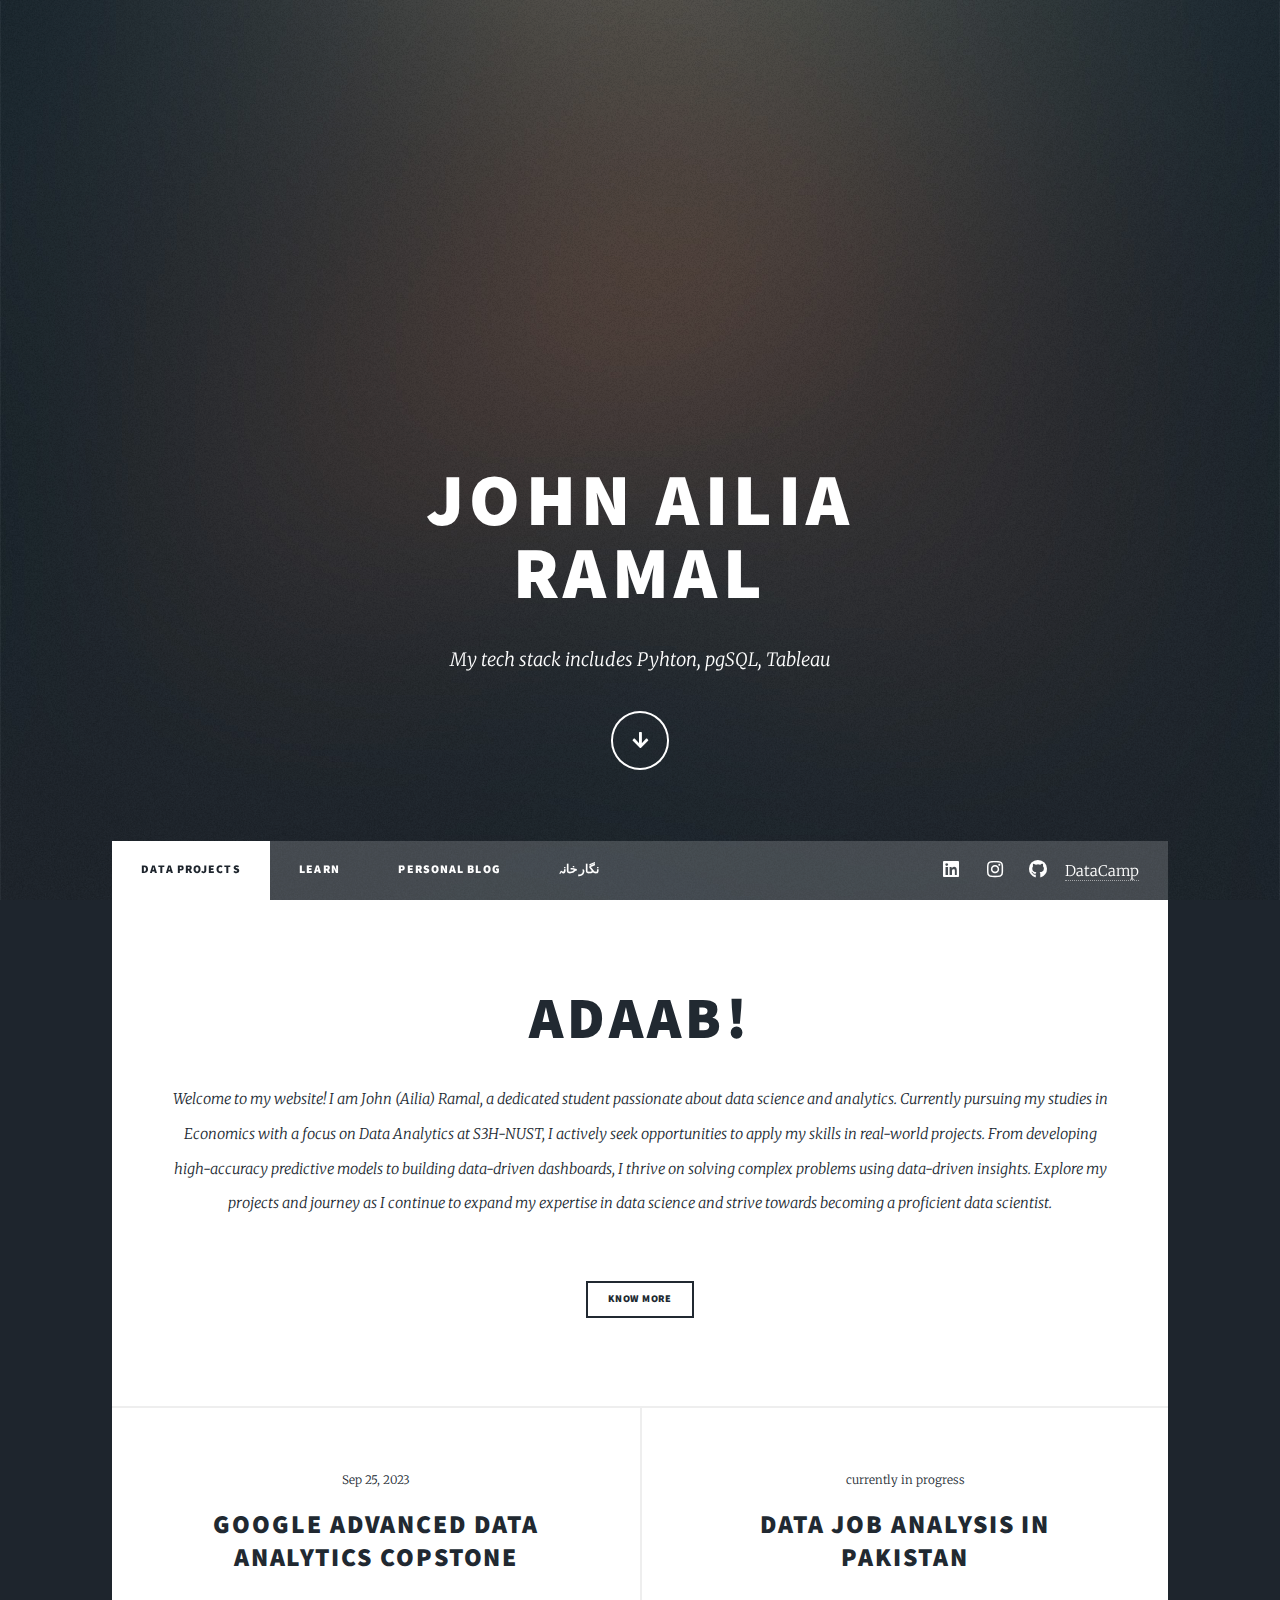
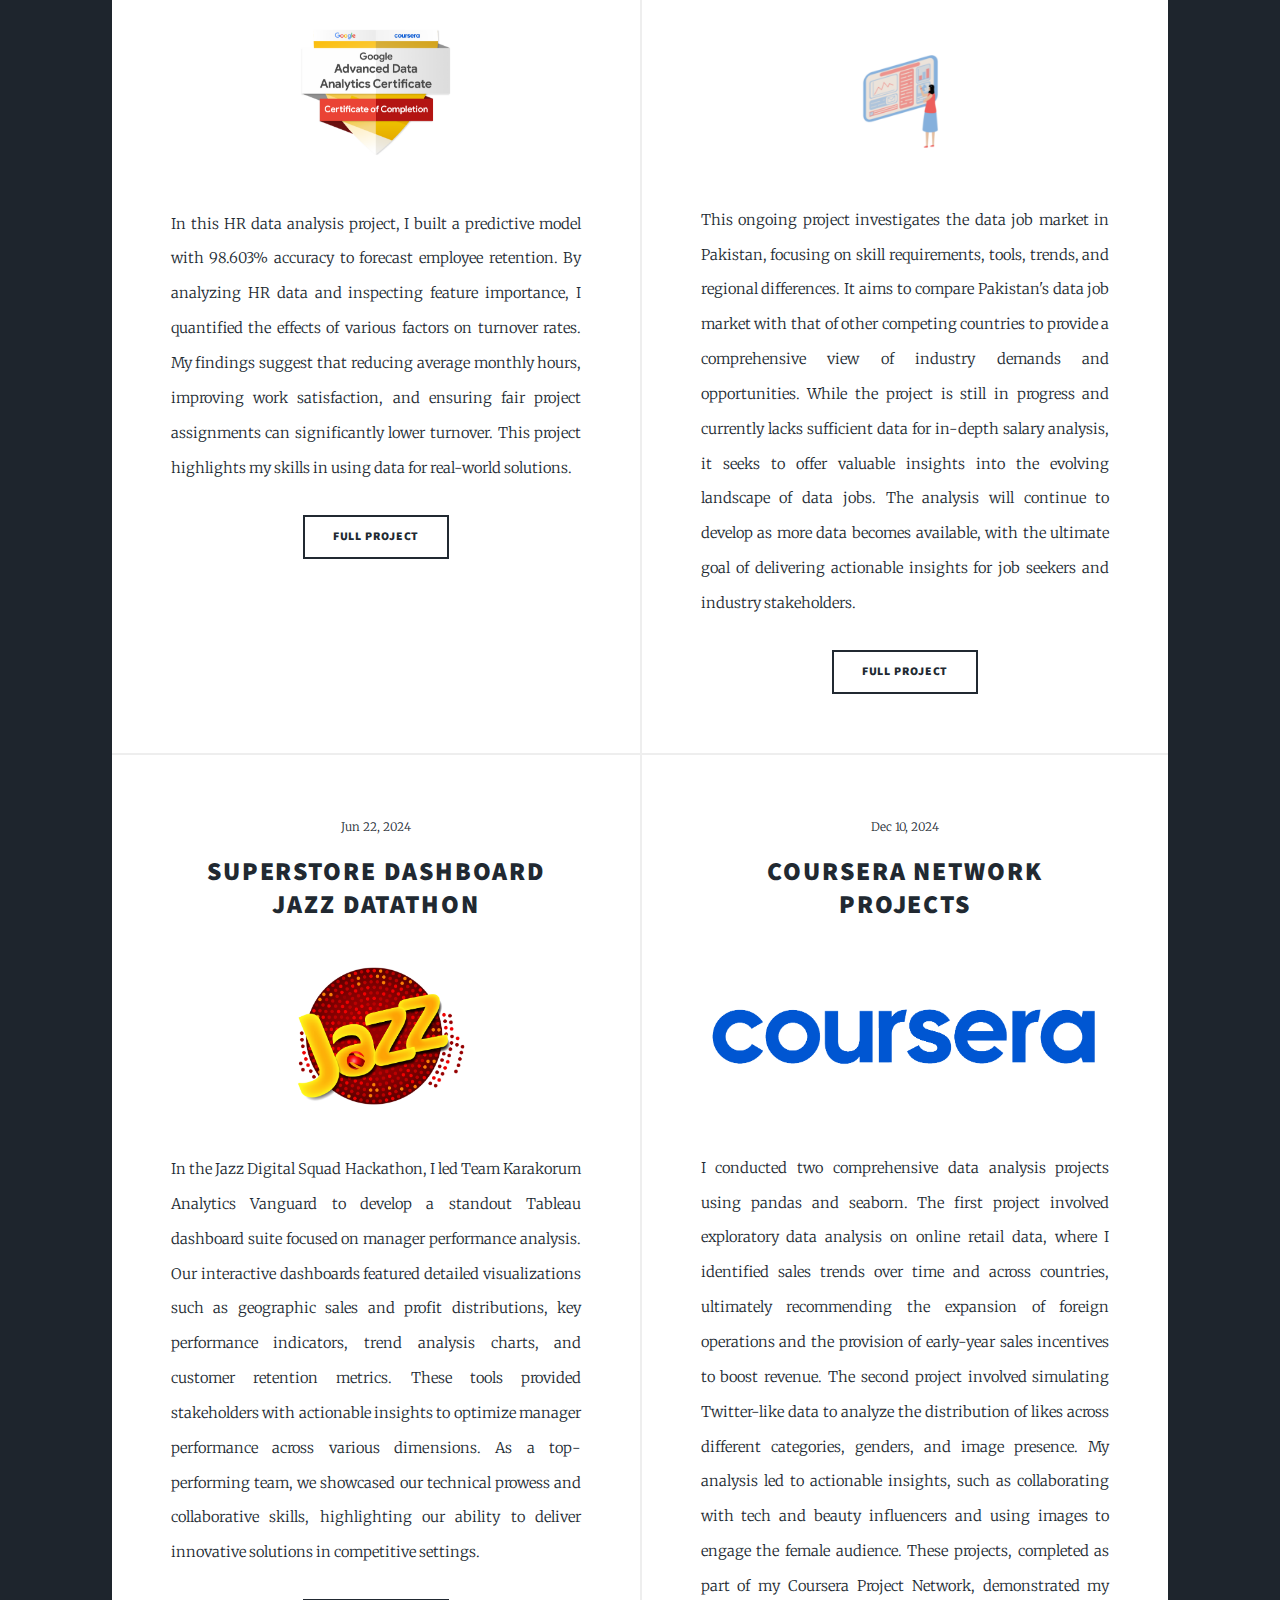
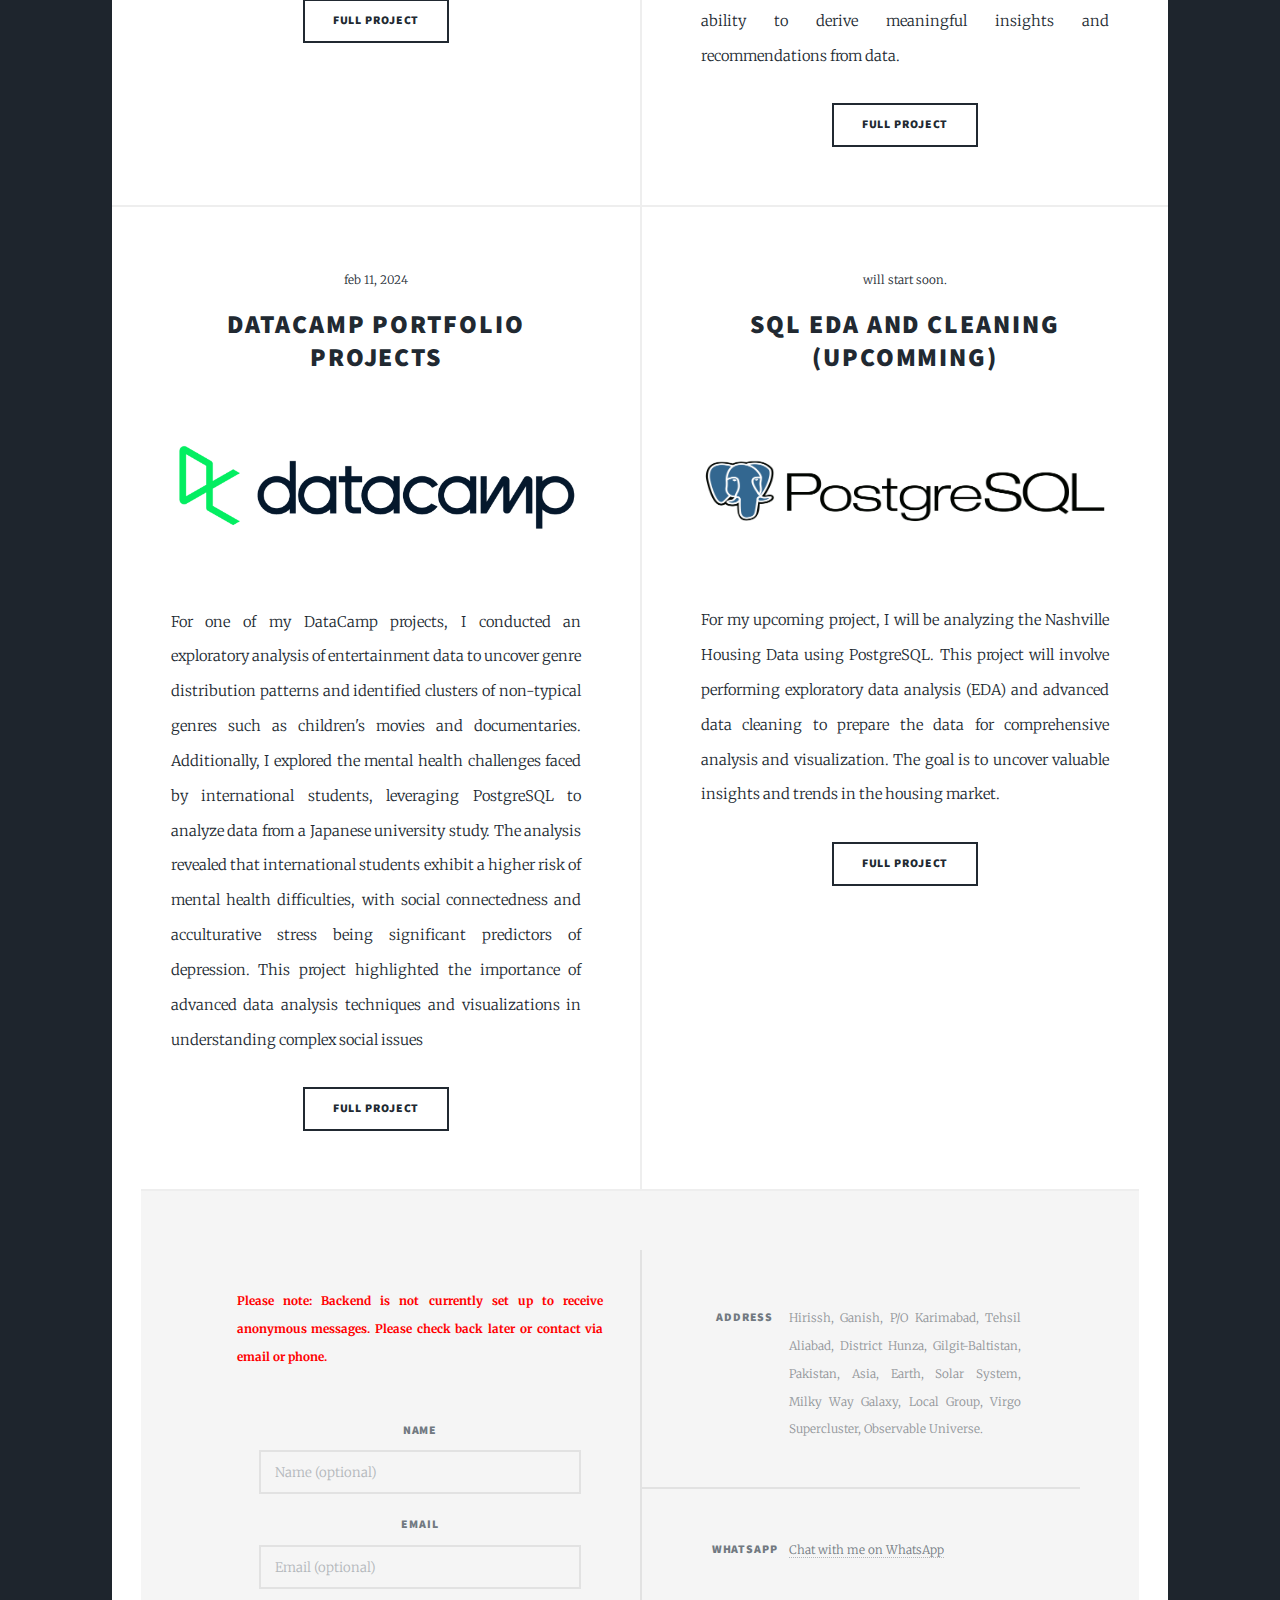
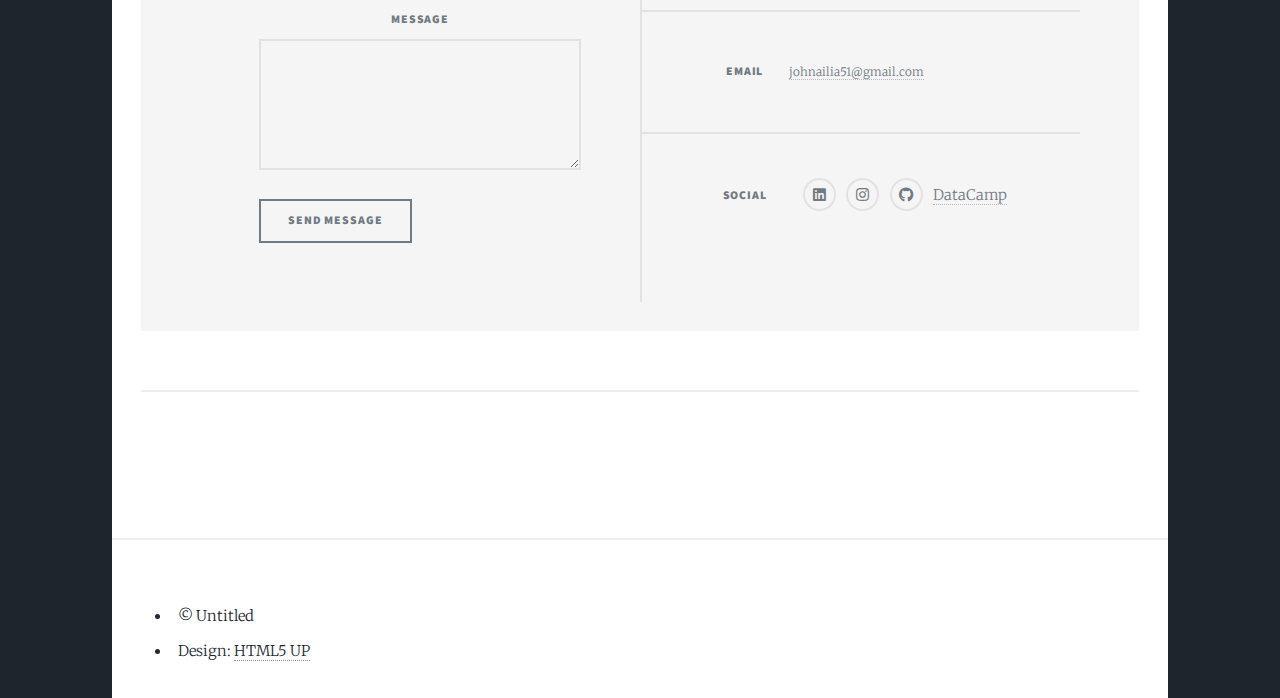
==== index.html @ adab7c29 "modified images for aesthete" ====
<!DOCTYPE HTML>
<!--
	Massively by HTML5 UP
	html5up.net | @ajlkn
	Free for personal and commercial use under the CCA 3.0 license (html5up.net/license)
-->
<html>
	<head>
		<title> Data Projects</title>
		<meta charset="utf-8" />
		<meta name="viewport" content="width=device-width, initial-scale=1, user-scalable=no" />
		<link rel="stylesheet" href="assets/css/main.css" />
		<noscript><link rel="stylesheet" href="assets/css/noscript.css" /></noscript>
	</head>
	<body class="is-preload">

		<!-- Wrapper -->
			<div id="wrapper" class="fade-in">

				<!-- Intro -->
					<div id="intro">
						<h1>John AILIA<br />
						RAMAL</h1>
						<p>My tech stack includes Pyhton, pgSQL, Tableau </p>
						<ul class="actions">
							<li><a href="#header" class="button icon solid solo fa-arrow-down scrolly">Continue</a></li>
						</ul>
					</div>

				<!-- Header -->
					<header id="header">
						<a href="index.html" class="logo">Projects</a>
					</header>

				<!-- Nav -->
					<nav id="nav">
						<ul class="links">
							<li class="active"><a href="index.html">Data Projects</a></li>
							<li><a href="generic.html">learn</a></li>
							<li><a href="elements.html">personal blog</a></li>
							<li><a href="gallery.html">نگار خانہ</a></li>

						</ul>
						<ul class="icons">
							<li><a href="https://www.linkedin.com/in/johnramal" target="_blank" class="icon brands alt fa-linkedin"><span class="label">LinkdIn</span></a></li>
							<li><a href="https://www.instagram.com/johnailiaramal/" target="_blank" class="icon brands alt fa-instagram"><span class="label">Instagram</span></a></li>
							<li><a href="https://github.com/johnramal" target="_blank" class="icon brands alt fa-github"><span class="label">GitHub</span></a></li>
							<li><a href="https://www.datacamp.com/portfolio/johnailia51" target="_blank"  class="no-underline">DataCamp</a></li>
						</ul>
					</nav>

				<!-- Main -->
					<div id="main">

						<!-- Featured Post -->
							<article class="post featured">
								<header class="major">
									<h2>ADAAB!</h2>
									<p>Welcome to my website! I am John (Ailia) Ramal, a dedicated student passionate about data science and analytics.
									 Currently pursuing my studies in Economics with a focus on Data Analytics at S3H-NUST, I actively seek opportunities to apply my skills in real-world projects. 
									 From developing high-accuracy predictive models  to building data-driven dashboards, I thrive on solving complex problems using data-driven insights.
									Explore my projects and journey as I continue to expand my expertise in data science and strive towards becoming a proficient data scientist.
									</p>
								</header>
								<ul class="actions special">
									<li><a href="elements.html" class="button small">know more</a></li>
								</ul>
							</article>
						<!-- Posts -->
							<section class="posts">
								<article>
									<header>
										<span class="date">Sep 25, 2023</span>
										<h2><a href="https://www.kaggle.com/code/johnailiaramal/google-advance-data-analytics-capstone-project" target="_blank">google advanced data analytics copstone</h2>
									</header>
									<a href="https://www.kaggle.com/code/johnailiaramal/google-advance-data-analytics-capstone-project"  target="_blank" class="image fit"><img src="images/gada.png" alt="" /></a>
									<p>In this HR data analysis project, I built a predictive model with 98.603% accuracy to forecast employee retention. By analyzing HR data and inspecting feature importance,
										I quantified the effects of various factors on turnover rates. My findings suggest that reducing average monthly hours, improving work satisfaction, and ensuring fair project assignments can significantly lower turnover.
										 This project highlights my skills in using data for real-world solutions.</p>
									<ul class="actions special">
										<li><a href="https://www.kaggle.com/code/johnailiaramal/google-advance-data-analytics-capstone-project"  target="_blank" class="button">full project</a></li>
									</ul>
								</article>
								<article>
									<header>
										<span class="date">currently in progress</span>
										<h2><a href="https://github.com/johnramal/data_jobs_pak" target="_blank">Data Job analysis in Pakistan</h2>
									</header>
									<a href="https://github.com/johnramal/data_jobs_pak"target="_blank" class="image fit"><img src="images/data_jobs_analysis.png" alt="" /></a>
									<p>This ongoing project investigates the data job market in Pakistan, focusing on skill requirements, tools, trends, and regional differences. It aims to compare Pakistan's data job market with that of other competing countries to provide a comprehensive view of industry demands and opportunities. 
										While the project is still in progress and currently lacks sufficient data for in-depth salary analysis, it seeks to offer valuable insights into the evolving landscape of data jobs. The analysis will continue to develop as more data becomes available, with the ultimate goal of delivering actionable insights for job seekers and industry stakeholders.</p>
									<ul class="actions special">
										<li><a href="https://github.com/johnramal/data_jobs_pak" target="_blank" class="button">full project</a></li>
									</ul>
								</article>
								<article>
									<header>
										<span class="date">Jun 22, 2024</span>
										<h2><a href="https://public.tableau.com/app/profile/john.ramal7641/viz/karakuramanalyticsvangaurd_jazzdigitalsquad/profitanalysis" target="_blank"> Superstore Dashboard<br />
										jazz datathon</a></h2>
									</header>
									<a href="https://public.tableau.com/app/profile/john.ramal7641/viz/karakuramanalyticsvangaurd_jazzdigitalsquad/profitanalysis" target="_blank" class="image fit"><img src="images/jazz_logo.png" alt="" /></a>
									<p>In the Jazz Digital Squad Hackathon, I led Team Karakorum Analytics Vanguard to develop a standout Tableau dashboard suite focused on manager performance analysis. 
										Our interactive dashboards featured detailed visualizations such as geographic sales and profit distributions, key performance indicators, trend analysis charts, and customer retention metrics.
										These tools provided stakeholders with actionable insights to optimize manager performance across various dimensions. As a top-performing team, we showcased our technical prowess and collaborative skills, highlighting our ability to deliver innovative solutions in competitive settings.</p>
									<ul class="actions special">
										<li><a href="https://public.tableau.com/app/profile/john.ramal7641/viz/karakuramanalyticsvangaurd_jazzdigitalsquad/profitanalysis" target="_blank" class="button">full project</a></li>
									</ul>
								</article>
								<article>
									<header>
										<span class="date">Dec 10, 2024</span>
										<h2><a href="https://www.coursera.org/user/9aec074081d3c2ae8ce4de32d169728e" target="_blank">coursera network projects</a></h2>
									</header>
									<a href="https://www.coursera.org/user/9aec074081d3c2ae8ce4de32d169728e" target="_blank" class="image fit"><img src="images/coursera_logo.png" alt="" /></a>
									<p>I conducted two comprehensive data analysis projects using pandas and seaborn. The first project involved exploratory data analysis on online retail data, where I identified sales trends over time and across countries, 
										ultimately recommending the expansion of foreign operations and the provision of early-year sales incentives to boost revenue. The second project involved simulating Twitter-like data to analyze the distribution of likes across different categories,
										 genders, and image presence. My analysis led to actionable insights, such as collaborating with tech and beauty influencers and using images to engage the female audience. These projects, completed as part of my Coursera Project Network, demonstrated my ability to derive meaningful insights and recommendations from data.</p>
									<ul class="actions special">
										<li><a href="https://www.coursera.org/user/9aec074081d3c2ae8ce4de32d169728e" target="_blank" class="button">full project</a></li>
									</ul>
								</article>
								<article>
									<header>
										<span class="date">feb 11, 2024</span>
										<h2><a href="https://www.datacamp.com/portfolio/johnailia51" target="_blank">datacamp portfolio projects</a></h2>
									</header>
									<a href="https://www.datacamp.com/portfolio/johnailia51" target="_blank" class="image fit"><img src="images/datacamp.png" alt="" /></a>
									<p> For one of my DataCamp projects, I conducted an exploratory analysis of entertainment data to uncover genre distribution patterns and identified clusters of non-typical genres such as children's movies and documentaries. Additionally, I explored the mental health challenges faced by international students, 
										leveraging PostgreSQL to analyze data from a Japanese university study. The analysis revealed that international students exhibit a higher risk of mental health difficulties, with social connectedness and acculturative stress being significant predictors of depression. This project highlighted the importance of advanced data analysis techniques and visualizations in understanding complex social issues</p>
									<ul class="actions special">
										<li><a href="https://www.datacamp.com/portfolio/johnailia51" target="_blank" class="button">full project</a></li>
									</ul>
								</article>
								<article>
									<header>
										<span class="date">will start soon.</span>
										<h2><a href="#">SQL EDA and Cleaning (upcomming)</a></h2>
									</header>
									<a href="#" class="image fit"><img src="images/pgsql.png" alt="" /></a>
									<p>For my upcoming project, I will be analyzing the Nashville Housing Data using PostgreSQL. This project will involve performing exploratory data analysis (EDA) and advanced data cleaning to prepare the data for comprehensive analysis and visualization.
										 The goal is to uncover valuable insights and trends in the housing market.</p>
									<ul class="actions special">
										<li><a href="#" class="button">full project</a></li>
									</ul>
								</article>
							</section>
				<!-- Footer -->
					<footer id="footer">
						<section>
							<form method="post" action="https://johnramal-github-io-1.onrender.com/send">
								<input type="hidden" name="redirect_url" value="{{ request.url }}" />
								<div class="fields">
									<p class="warning">Please note: Backend is not currently set up to receive anonymous messages. Please check back later or contact via email or phone.</p>
									<div class="field">
										<label for="name">Name</label>
										<input type="text" name="name" id="name" placeholder="Name (optional)" class="small-placeholder" />
									</div>
									<div class="field">
										<label for="email">Email</label>
										<input type="text" name="email" id="email" placeholder="Email (optional)" class="small-placeholder" />
									</div>
									<div class="field">
										<label for="message">Message</label>
										<textarea name="message" id="message" rows="3"></textarea>
									</div>
								</div>
								<ul class="actions">
									<li><input type="submit" value="Send Message" /></li>
								</ul>
							</form>
						</section>
						

						<section class="split contact">
							<section class="alt">
								<h3>Address</h3>
								<p>Hirissh, Ganish, P/O Karimabad, Tehsil Aliabad, District Hunza, Gilgit-Baltistan, Pakistan, Asia, Earth, Solar System, Milky Way Galaxy, Local Group, Virgo Supercluster, Observable Universe.</p>
							</section>
							<section>
								<h3>WhatsApp</h3>
								<p><a href="https://wa.me/923155282187">Chat with me on WhatsApp</a></p>
							</section>
							<section>
								<h3>Email</h3>
								<p><a href="mailto:johnailia51@gmail.com">johnailia51@gmail.com</a></p>
							</section>
							<section>
								<h3>Social</h3>
								<ul class="icons alt">
									<li><a href="https://www.linkedin.com/in/johnramal" target="_blank" class="icon brands alt fa-linkedin"><span class="label">LinkdIn</span></a></li>
							        <li><a href="https://www.instagram.com/johnailiaramal/" target="_blank" class="icon brands alt fa-instagram"><span class="label">Instagram</span></a></li>
							        <li><a href="https://github.com/johnramal" target="_blank" class="icon brands alt fa-github"><span class="label">GitHub</span></a></li>
							        <li><a href="https://www.datacamp.com/portfolio/johnailia51" target="_blank"  class="no-underline">DataCamp</a></li>
								</ul>
							</section>
						</section>
					</footer>

				<!-- Copyright -->
					<div id="copyright">					</div>
						<ul><li>&copy; Untitled</li><li>Design: <a href="https://html5up.net">HTML5 UP</a></li></ul>


			</div>

		<!-- Scripts -->
			<script src="assets/js/jquery.min.js"></script>
			<script src="assets/js/jquery.scrollex.min.js"></script>
			<script src="assets/js/jquery.scrolly.min.js"></script>
			<script src="assets/js/browser.min.js"></script>
			<script src="assets/js/breakpoints.min.js"></script>
			<script src="assets/js/util.js"></script>
			<script src="assets/js/main.js"></script>

	</body>
</html>
---- assets/css/main.css ----
@import url(fontawesome-all.min.css);
@import url("https://fonts.googleapis.com/css?family=Merriweather:300,700,300italic,700italic|Source+Sans+Pro:900");

/*
	Massively by HTML5 UP
	html5up.net | @ajlkn
	Free for personal and commercial use under the CCA 3.0 license (html5up.net/license)
*/

html, body, div, span, applet, object,
iframe, h1, h2, h3, h4, h5, h6, p, blockquote,
pre, a, abbr, acronym, address, big, cite,
code, del, dfn, em, img, ins, kbd, q, s, samp,
small, strike, strong, sub, sup, tt, var, b,
u, i, center, dl, dt, dd, ol, ul, li, fieldset,
form, label, legend, table, caption, tbody,
tfoot, thead, tr, th, td, article, aside,
canvas, details, embed, figure, figcaption,
footer, header, hgroup, menu, nav, output, ruby,
section, summary, time, mark, audio, video {
	margin: 0;
	padding: 0;
	border: 0;
	font-size: 100%;
	font: inherit;
	vertical-align: baseline;}

article, aside, details, figcaption, figure,
footer, header, hgroup, menu, nav, section {
	display: block;}

body {
	line-height: 1;
}

ol, ul {
	list-style: none;
}

blockquote, q {
	quotes: none;
}

	blockquote:before, blockquote:after, q:before, q:after {
		content: '';
		content: none;
	}

table {
	border-collapse: collapse;
	border-spacing: 0;
}

body {
	-webkit-text-size-adjust: none;
}

mark {
	background-color: transparent;
	color: inherit;
}

input::-moz-focus-inner {
	border: 0;
	padding: 0;
}

input, select, textarea {
	-moz-appearance: none;
	-webkit-appearance: none;
	-ms-appearance: none;
	appearance: none;
}

/* Basic */

	@-ms-viewport {
		width: device-width;
	}

	body {
		-ms-overflow-style: scrollbar;
	}

	@media screen and (max-width: 480px) {

		html, body {
			min-width: 320px;
		}

	}

	html {
		box-sizing: border-box;
	}

	*, *:before, *:after {
		box-sizing: inherit;
	}

	body {
		background-color: #1e252d;
	}

		body.is-preload *, body.is-preload *:before, body.is-preload *:after {
			-moz-animation: none !important;
			-webkit-animation: none !important;
			-ms-animation: none !important;
			animation: none !important;
			-moz-transition: none !important;
			-webkit-transition: none !important;
			-ms-transition: none !important;
			transition: none !important;
		}

/* Type */

	html {
		font-size: 16pt;
	}

		@media screen and (max-width: 1680px) {

			html {
				font-size: 12pt;
			}

		}

		@media screen and (max-width: 1280px) {

			html {
				font-size: 11pt;
			}

		}

		@media screen and (max-width: 360px) {

			html {
				font-size: 10pt;
			}

		}

	body {
		color: #212931;
	}

	body, input, select, textarea {
		font-family: "Merriweather", Georgia, serif;
		font-weight: 300;
		font-size: 1rem;
		line-height: 2.375;
	}

	a {
		-moz-transition: color 0.2s ease-in-out, background-color 0.2s ease-in-out, border-color 0.2s ease-in-out, box-shadow 0.2s ease-in-out;
		-webkit-transition: color 0.2s ease-in-out, background-color 0.2s ease-in-out, border-color 0.2s ease-in-out, box-shadow 0.2s ease-in-out;
		-ms-transition: color 0.2s ease-in-out, background-color 0.2s ease-in-out, border-color 0.2s ease-in-out, box-shadow 0.2s ease-in-out;
		transition: color 0.2s ease-in-out, background-color 0.2s ease-in-out, border-color 0.2s ease-in-out, box-shadow 0.2s ease-in-out;
		border-bottom: dotted 1px;
		text-decoration: none;
	}

		a:hover {
			border-bottom-color: transparent;
		}

	strong, b {
		font-weight: 600;
	}

	em, i {
		font-style: italic;
	}

	p {
		text-align: justify;
		margin: 0 0 2rem 0;
	}

	h1, h2, h3, h4, h5, h6 {
		font-family: "Source Sans Pro", Helvetica, sans-serif;
		font-weight: 900;
		line-height: 1.5;
		letter-spacing: 0.075em;
		text-transform: uppercase;
		margin: 0 0 1rem 0;
	}

		h1 a, h2 a, h3 a, h4 a, h5 a, h6 a {
			border-bottom: 0;
			color: inherit;
			text-decoration: none;
		}

	h1 {
		font-size: 4rem;
		line-height: 1.1;
		margin: 0 0 2rem 0;
	}

	h2 {
		font-size: 1.75rem;
		line-height: 1.3;
		margin: 0 0 1.5rem 0;
	}

	h3 {
		font-size: 1.25rem;
		margin: 0 0 1.5rem 0;
	}

	h4 {
		font-size: 1rem;
	}

	h5 {
		font-size: 0.9rem;
	}

	h6 {
		font-size: 0.8rem;
	}
	.small-font {
		font-size: 0.8rem; 
	}

	sub {
		font-size: 0.8rem;
		position: relative;
		top: 0.5rem;
	}

	sup {
		font-size: 0.8rem;
		position: relative;
		top: -0.5rem;
	}

	blockquote {
		border-left: solid 4px;
		font-style: italic;
		margin: 0 0 2rem 0;
		padding: 0.5rem 0 0.5rem 2rem;
	}

	code {
		border: solid 2px;
		font-family: "Courier New", monospace;
		font-size: 0.9rem;
		margin: 0 0.25rem;
		padding: 0.25rem 0.65rem;
	}

	pre {
		-webkit-overflow-scrolling: touch;
		font-family: "Courier New", monospace;
		font-size: 0.9rem;
		margin: 0 0 2rem 0;
	}

		pre code {
			display: block;
			line-height: 1.75;
			padding: 1rem 1.5rem;
			overflow-x: auto;
		}

	hr {
		border: 0;
		border-bottom: solid 2px;
		margin: 3rem 0;
	}

		hr.major {
			margin: 5rem 0;
		}

	.align-left {
		text-align: left;
	}

	.align-center {
		text-align: center;
	}

	.align-right {
		text-align: right;
	}

	input, select, textarea {
		color: #212931;
	}

	a {
		color: #212931;
		border-bottom-color: rgba(33, 41, 49, 0.5);
	}

		a:hover {
			border-bottom-color: transparent;
			color: #18bfef !important;
		}

	strong, b {
		color: #212931;
	}

	h1, h2, h3, h4, h5, h6 {
		color: #212931;
	}

	blockquote {
		border-left-color: #eeeeee;
	}

	code {
		background: rgba(220, 220, 220, 0.25);
		border-color: #eeeeee;
	}

	hr {
		border-bottom-color: #eeeeee;
	}

/* Row */

	.row {
		display: flex;
		flex-wrap: wrap;
		box-sizing: border-box;
		align-items: stretch;
	}

		.row > * {
			box-sizing: border-box;
		}

		.row.gtr-uniform > * > :last-child {
			margin-bottom: 0;
		}

		.row.aln-left {
			justify-content: flex-start;
		}

		.row.aln-center {
			justify-content: center;
		}

		.row.aln-right {
			justify-content: flex-end;
		}

		.row.aln-top {
			align-items: flex-start;
		}

		.row.aln-middle {
			align-items: center;
		}

		.row.aln-bottom {
			align-items: flex-end;
		}

		.row > .imp {
			order: -1;
		}

		.row > .col-1 {
			width: 8.33333%;
		}

		.row > .off-1 {
			margin-left: 8.33333%;
		}

		.row > .col-2 {
			width: 16.66667%;
		}

		.row > .off-2 {
			margin-left: 16.66667%;
		}

		.row > .col-3 {
			width: 25%;
		}

		.row > .off-3 {
			margin-left: 25%;
		}

		.row > .col-4 {
			width: 33.33333%;
		}

		.row > .off-4 {
			margin-left: 33.33333%;
		}

		.row > .col-5 {
			width: 41.66667%;
		}

		.row > .off-5 {
			margin-left: 41.66667%;
		}

		.row > .col-6 {
			width: 50%;
		}

		.row > .off-6 {
			margin-left: 50%;
		}

		.row > .col-7 {
			width: 58.33333%;
		}

		.row > .off-7 {
			margin-left: 58.33333%;
		}

		.row > .col-8 {
			width: 66.66667%;
		}

		.row > .off-8 {
			margin-left: 66.66667%;
		}

		.row > .col-9 {
			width: 75%;
		}

		.row > .off-9 {
			margin-left: 75%;
		}

		.row > .col-10 {
			width: 83.33333%;
		}

		.row > .off-10 {
			margin-left: 83.33333%;
		}

		.row > .col-11 {
			width: 91.66667%;
		}

		.row > .off-11 {
			margin-left: 91.66667%;
		}

		.row > .col-12 {
			width: 100%;
		}

		.row > .off-12 {
			margin-left: 100%;
		}

		.row.gtr-0 {
			margin-top: 0;
			margin-left: 0rem;
		}

			.row.gtr-0 > * {
				padding: 0 0 0 0rem;
			}

			.row.gtr-0.gtr-uniform {
				margin-top: 0rem;
			}

				.row.gtr-0.gtr-uniform > * {
					padding-top: 0rem;
				}

		.row.gtr-25 {
			margin-top: 0;
			margin-left: -0.375rem;
		}

			.row.gtr-25 > * {
				padding: 0 0 0 0.375rem;
			}

			.row.gtr-25.gtr-uniform {
				margin-top: -0.375rem;
			}

				.row.gtr-25.gtr-uniform > * {
					padding-top: 0.375rem;
				}

		.row.gtr-50 {
			margin-top: 0;
			margin-left: -0.75rem;
		}

			.row.gtr-50 > * {
				padding: 0 0 0 0.75rem;
			}

			.row.gtr-50.gtr-uniform {
				margin-top: -0.75rem;
			}

				.row.gtr-50.gtr-uniform > * {
					padding-top: 0.75rem;
				}

		.row {
			margin-top: 0;
			margin-left: -1.5rem;
		}

			.row > * {
				padding: 0 0 0 1.5rem;
			}

			.row.gtr-uniform {
				margin-top: -1.5rem;
			}

				.row.gtr-uniform > * {
					padding-top: 1.5rem;
				}

		.row.gtr-150 {
			margin-top: 0;
			margin-left: -2.25rem;
		}

			.row.gtr-150 > * {
				padding: 0 0 0 2.25rem;
			}

			.row.gtr-150.gtr-uniform {
				margin-top: -2.25rem;
			}

				.row.gtr-150.gtr-uniform > * {
					padding-top: 2.25rem;
				}

		.row.gtr-200 {
			margin-top: 0;
			margin-left: -3rem;
		}

			.row.gtr-200 > * {
				padding: 0 0 0 3rem;
			}

			.row.gtr-200.gtr-uniform {
				margin-top: -3rem;
			}

				.row.gtr-200.gtr-uniform > * {
					padding-top: 3rem;
				}

		@media screen and (max-width: 1680px) {

			.row {
				display: flex;
				flex-wrap: wrap;
				box-sizing: border-box;
				align-items: stretch;
			}

				.row > * {
					box-sizing: border-box;
				}

				.row.gtr-uniform > * > :last-child {
					margin-bottom: 0;
				}

				.row.aln-left {
					justify-content: flex-start;
				}

				.row.aln-center {
					justify-content: center;
				}

				.row.aln-right {
					justify-content: flex-end;
				}

				.row.aln-top {
					align-items: flex-start;
				}

				.row.aln-middle {
					align-items: center;
				}

				.row.aln-bottom {
					align-items: flex-end;
				}

				.row > .imp-xlarge {
					order: -1;
				}

				.row > .col-1-xlarge {
					width: 8.33333%;
				}

				.row > .off-1-xlarge {
					margin-left: 8.33333%;
				}

				.row > .col-2-xlarge {
					width: 16.66667%;
				}

				.row > .off-2-xlarge {
					margin-left: 16.66667%;
				}

				.row > .col-3-xlarge {
					width: 25%;
				}

				.row > .off-3-xlarge {
					margin-left: 25%;
				}

				.row > .col-4-xlarge {
					width: 33.33333%;
				}

				.row > .off-4-xlarge {
					margin-left: 33.33333%;
				}

				.row > .col-5-xlarge {
					width: 41.66667%;
				}

				.row > .off-5-xlarge {
					margin-left: 41.66667%;
				}

				.row > .col-6-xlarge {
					width: 50%;
				}

				.row > .off-6-xlarge {
					margin-left: 50%;
				}

				.row > .col-7-xlarge {
					width: 58.33333%;
				}

				.row > .off-7-xlarge {
					margin-left: 58.33333%;
				}

				.row > .col-8-xlarge {
					width: 66.66667%;
				}

				.row > .off-8-xlarge {
					margin-left: 66.66667%;
				}

				.row > .col-9-xlarge {
					width: 75%;
				}

				.row > .off-9-xlarge {
					margin-left: 75%;
				}

				.row > .col-10-xlarge {
					width: 83.33333%;
				}

				.row > .off-10-xlarge {
					margin-left: 83.33333%;
				}

				.row > .col-11-xlarge {
					width: 91.66667%;
				}

				.row > .off-11-xlarge {
					margin-left: 91.66667%;
				}

				.row > .col-12-xlarge {
					width: 100%;
				}

				.row > .off-12-xlarge {
					margin-left: 100%;
				}

				.row.gtr-0 {
					margin-top: 0;
					margin-left: 0rem;
				}

					.row.gtr-0 > * {
						padding: 0 0 0 0rem;
					}

					.row.gtr-0.gtr-uniform {
						margin-top: 0rem;
					}

						.row.gtr-0.gtr-uniform > * {
							padding-top: 0rem;
						}

				.row.gtr-25 {
					margin-top: 0;
					margin-left: -0.375rem;
				}

					.row.gtr-25 > * {
						padding: 0 0 0 0.375rem;
					}

					.row.gtr-25.gtr-uniform {
						margin-top: -0.375rem;
					}

						.row.gtr-25.gtr-uniform > * {
							padding-top: 0.375rem;
						}

				.row.gtr-50 {
					margin-top: 0;
					margin-left: -0.75rem;
				}

					.row.gtr-50 > * {
						padding: 0 0 0 0.75rem;
					}

					.row.gtr-50.gtr-uniform {
						margin-top: -0.75rem;
					}

						.row.gtr-50.gtr-uniform > * {
							padding-top: 0.75rem;
						}

				.row {
					margin-top: 0;
					margin-left: -1.5rem;
				}

					.row > * {
						padding: 0 0 0 1.5rem;
					}

					.row.gtr-uniform {
						margin-top: -1.5rem;
					}

						.row.gtr-uniform > * {
							padding-top: 1.5rem;
						}

				.row.gtr-150 {
					margin-top: 0;
					margin-left: -2.25rem;
				}

					.row.gtr-150 > * {
						padding: 0 0 0 2.25rem;
					}

					.row.gtr-150.gtr-uniform {
						margin-top: -2.25rem;
					}

						.row.gtr-150.gtr-uniform > * {
							padding-top: 2.25rem;
						}

				.row.gtr-200 {
					margin-top: 0;
					margin-left: -3rem;
				}

					.row.gtr-200 > * {
						padding: 0 0 0 3rem;
					}

					.row.gtr-200.gtr-uniform {
						margin-top: -3rem;
					}

						.row.gtr-200.gtr-uniform > * {
							padding-top: 3rem;
						}

		}

		@media screen and (max-width: 1280px) {

			.row {
				display: flex;
				flex-wrap: wrap;
				box-sizing: border-box;
				align-items: stretch;
			}

				.row > * {
					box-sizing: border-box;
				}

				.row.gtr-uniform > * > :last-child {
					margin-bottom: 0;
				}

				.row.aln-left {
					justify-content: flex-start;
				}

				.row.aln-center {
					justify-content: center;
				}

				.row.aln-right {
					justify-content: flex-end;
				}

				.row.aln-top {
					align-items: flex-start;
				}

				.row.aln-middle {
					align-items: center;
				}

				.row.aln-bottom {
					align-items: flex-end;
				}

				.row > .imp-large {
					order: -1;
				}

				.row > .col-1-large {
					width: 8.33333%;
				}

				.row > .off-1-large {
					margin-left: 8.33333%;
				}

				.row > .col-2-large {
					width: 16.66667%;
				}

				.row > .off-2-large {
					margin-left: 16.66667%;
				}

				.row > .col-3-large {
					width: 25%;
				}

				.row > .off-3-large {
					margin-left: 25%;
				}

				.row > .col-4-large {
					width: 33.33333%;
				}

				.row > .off-4-large {
					margin-left: 33.33333%;
				}

				.row > .col-5-large {
					width: 41.66667%;
				}

				.row > .off-5-large {
					margin-left: 41.66667%;
				}

				.row > .col-6-large {
					width: 50%;
				}

				.row > .off-6-large {
					margin-left: 50%;
				}

				.row > .col-7-large {
					width: 58.33333%;
				}

				.row > .off-7-large {
					margin-left: 58.33333%;
				}

				.row > .col-8-large {
					width: 66.66667%;
				}

				.row > .off-8-large {
					margin-left: 66.66667%;
				}

				.row > .col-9-large {
					width: 75%;
				}

				.row > .off-9-large {
					margin-left: 75%;
				}

				.row > .col-10-large {
					width: 83.33333%;
				}

				.row > .off-10-large {
					margin-left: 83.33333%;
				}

				.row > .col-11-large {
					width: 91.66667%;
				}

				.row > .off-11-large {
					margin-left: 91.66667%;
				}

				.row > .col-12-large {
					width: 100%;
				}

				.row > .off-12-large {
					margin-left: 100%;
				}

				.row.gtr-0 {
					margin-top: 0;
					margin-left: 0rem;
				}

					.row.gtr-0 > * {
						padding: 0 0 0 0rem;
					}

					.row.gtr-0.gtr-uniform {
						margin-top: 0rem;
					}

						.row.gtr-0.gtr-uniform > * {
							padding-top: 0rem;
						}

				.row.gtr-25 {
					margin-top: 0;
					margin-left: -0.375rem;
				}

					.row.gtr-25 > * {
						padding: 0 0 0 0.375rem;
					}

					.row.gtr-25.gtr-uniform {
						margin-top: -0.375rem;
					}

						.row.gtr-25.gtr-uniform > * {
							padding-top: 0.375rem;
						}

				.row.gtr-50 {
					margin-top: 0;
					margin-left: -0.75rem;
				}

					.row.gtr-50 > * {
						padding: 0 0 0 0.75rem;
					}

					.row.gtr-50.gtr-uniform {
						margin-top: -0.75rem;
					}

						.row.gtr-50.gtr-uniform > * {
							padding-top: 0.75rem;
						}

				.row {
					margin-top: 0;
					margin-left: -1.5rem;
				}

					.row > * {
						padding: 0 0 0 1.5rem;
					}

					.row.gtr-uniform {
						margin-top: -1.5rem;
					}

						.row.gtr-uniform > * {
							padding-top: 1.5rem;
						}

				.row.gtr-150 {
					margin-top: 0;
					margin-left: -2.25rem;
				}

					.row.gtr-150 > * {
						padding: 0 0 0 2.25rem;
					}

					.row.gtr-150.gtr-uniform {
						margin-top: -2.25rem;
					}

						.row.gtr-150.gtr-uniform > * {
							padding-top: 2.25rem;
						}

				.row.gtr-200 {
					margin-top: 0;
					margin-left: -3rem;
				}

					.row.gtr-200 > * {
						padding: 0 0 0 3rem;
					}

					.row.gtr-200.gtr-uniform {
						margin-top: -3rem;
					}

						.row.gtr-200.gtr-uniform > * {
							padding-top: 3rem;
						}

		}

		@media screen and (max-width: 980px) {

			.row {
				display: flex;
				flex-wrap: wrap;
				box-sizing: border-box;
				align-items: stretch;
			}

				.row > * {
					box-sizing: border-box;
				}

				.row.gtr-uniform > * > :last-child {
					margin-bottom: 0;
				}

				.row.aln-left {
					justify-content: flex-start;
				}

				.row.aln-center {
					justify-content: center;
				}

				.row.aln-right {
					justify-content: flex-end;
				}

				.row.aln-top {
					align-items: flex-start;
				}

				.row.aln-middle {
					align-items: center;
				}

				.row.aln-bottom {
					align-items: flex-end;
				}

				.row > .imp-medium {
					order: -1;
				}

				.row > .col-1-medium {
					width: 8.33333%;
				}

				.row > .off-1-medium {
					margin-left: 8.33333%;
				}

				.row > .col-2-medium {
					width: 16.66667%;
				}

				.row > .off-2-medium {
					margin-left: 16.66667%;
				}

				.row > .col-3-medium {
					width: 25%;
				}

				.row > .off-3-medium {
					margin-left: 25%;
				}

				.row > .col-4-medium {
					width: 33.33333%;
				}

				.row > .off-4-medium {
					margin-left: 33.33333%;
				}

				.row > .col-5-medium {
					width: 41.66667%;
				}

				.row > .off-5-medium {
					margin-left: 41.66667%;
				}

				.row > .col-6-medium {
					width: 50%;
				}

				.row > .off-6-medium {
					margin-left: 50%;
				}

				.row > .col-7-medium {
					width: 58.33333%;
				}

				.row > .off-7-medium {
					margin-left: 58.33333%;
				}

				.row > .col-8-medium {
					width: 66.66667%;
				}

				.row > .off-8-medium {
					margin-left: 66.66667%;
				}

				.row > .col-9-medium {
					width: 75%;
				}

				.row > .off-9-medium {
					margin-left: 75%;
				}

				.row > .col-10-medium {
					width: 83.33333%;
				}

				.row > .off-10-medium {
					margin-left: 83.33333%;
				}

				.row > .col-11-medium {
					width: 91.66667%;
				}

				.row > .off-11-medium {
					margin-left: 91.66667%;
				}

				.row > .col-12-medium {
					width: 100%;
				}

				.row > .off-12-medium {
					margin-left: 100%;
				}

				.row.gtr-0 {
					margin-top: 0;
					margin-left: 0rem;
				}

					.row.gtr-0 > * {
						padding: 0 0 0 0rem;
					}

					.row.gtr-0.gtr-uniform {
						margin-top: 0rem;
					}

						.row.gtr-0.gtr-uniform > * {
							padding-top: 0rem;
						}

				.row.gtr-25 {
					margin-top: 0;
					margin-left: -0.375rem;
				}

					.row.gtr-25 > * {
						padding: 0 0 0 0.375rem;
					}

					.row.gtr-25.gtr-uniform {
						margin-top: -0.375rem;
					}

						.row.gtr-25.gtr-uniform > * {
							padding-top: 0.375rem;
						}

				.row.gtr-50 {
					margin-top: 0;
					margin-left: -0.75rem;
				}

					.row.gtr-50 > * {
						padding: 0 0 0 0.75rem;
					}

					.row.gtr-50.gtr-uniform {
						margin-top: -0.75rem;
					}

						.row.gtr-50.gtr-uniform > * {
							padding-top: 0.75rem;
						}

				.row {
					margin-top: 0;
					margin-left: -1.5rem;
				}

					.row > * {
						padding: 0 0 0 1.5rem;
					}

					.row.gtr-uniform {
						margin-top: -1.5rem;
					}

						.row.gtr-uniform > * {
							padding-top: 1.5rem;
						}

				.row.gtr-150 {
					margin-top: 0;
					margin-left: -2.25rem;
				}

					.row.gtr-150 > * {
						padding: 0 0 0 2.25rem;
					}

					.row.gtr-150.gtr-uniform {
						margin-top: -2.25rem;
					}

						.row.gtr-150.gtr-uniform > * {
							padding-top: 2.25rem;
						}

				.row.gtr-200 {
					margin-top: 0;
					margin-left: -3rem;
				}

					.row.gtr-200 > * {
						padding: 0 0 0 3rem;
					}

					.row.gtr-200.gtr-uniform {
						margin-top: -3rem;
					}

						.row.gtr-200.gtr-uniform > * {
							padding-top: 3rem;
						}

		}

		@media screen and (max-width: 736px) {

			.row {
				display: flex;
				flex-wrap: wrap;
				box-sizing: border-box;
				align-items: stretch;
			}

				.row > * {
					box-sizing: border-box;
				}

				.row.gtr-uniform > * > :last-child {
					margin-bottom: 0;
				}

				.row.aln-left {
					justify-content: flex-start;
				}

				.row.aln-center {
					justify-content: center;
				}

				.row.aln-right {
					justify-content: flex-end;
				}

				.row.aln-top {
					align-items: flex-start;
				}

				.row.aln-middle {
					align-items: center;
				}

				.row.aln-bottom {
					align-items: flex-end;
				}

				.row > .imp-small {
					order: -1;
				}

				.row > .col-1-small {
					width: 8.33333%;
				}

				.row > .off-1-small {
					margin-left: 8.33333%;
				}

				.row > .col-2-small {
					width: 16.66667%;
				}

				.row > .off-2-small {
					margin-left: 16.66667%;
				}

				.row > .col-3-small {
					width: 25%;
				}

				.row > .off-3-small {
					margin-left: 25%;
				}

				.row > .col-4-small {
					width: 33.33333%;
				}

				.row > .off-4-small {
					margin-left: 33.33333%;
				}

				.row > .col-5-small {
					width: 41.66667%;
				}

				.row > .off-5-small {
					margin-left: 41.66667%;
				}

				.row > .col-6-small {
					width: 50%;
				}

				.row > .off-6-small {
					margin-left: 50%;
				}

				.row > .col-7-small {
					width: 58.33333%;
				}

				.row > .off-7-small {
					margin-left: 58.33333%;
				}

				.row > .col-8-small {
					width: 66.66667%;
				}

				.row > .off-8-small {
					margin-left: 66.66667%;
				}

				.row > .col-9-small {
					width: 75%;
				}

				.row > .off-9-small {
					margin-left: 75%;
				}

				.row > .col-10-small {
					width: 83.33333%;
				}

				.row > .off-10-small {
					margin-left: 83.33333%;
				}

				.row > .col-11-small {
					width: 91.66667%;
				}

				.row > .off-11-small {
					margin-left: 91.66667%;
				}

				.row > .col-12-small {
					width: 100%;
				}

				.row > .off-12-small {
					margin-left: 100%;
				}

				.row.gtr-0 {
					margin-top: 0;
					margin-left: 0rem;
				}

					.row.gtr-0 > * {
						padding: 0 0 0 0rem;
					}

					.row.gtr-0.gtr-uniform {
						margin-top: 0rem;
					}

						.row.gtr-0.gtr-uniform > * {
							padding-top: 0rem;
						}

				.row.gtr-25 {
					margin-top: 0;
					margin-left: -0.375rem;
				}

					.row.gtr-25 > * {
						padding: 0 0 0 0.375rem;
					}

					.row.gtr-25.gtr-uniform {
						margin-top: -0.375rem;
					}

						.row.gtr-25.gtr-uniform > * {
							padding-top: 0.375rem;
						}

				.row.gtr-50 {
					margin-top: 0;
					margin-left: -0.75rem;
				}

					.row.gtr-50 > * {
						padding: 0 0 0 0.75rem;
					}

					.row.gtr-50.gtr-uniform {
						margin-top: -0.75rem;
					}

						.row.gtr-50.gtr-uniform > * {
							padding-top: 0.75rem;
						}

				.row {
					margin-top: 0;
					margin-left: -1.5rem;
				}

					.row > * {
						padding: 0 0 0 1.5rem;
					}

					.row.gtr-uniform {
						margin-top: -1.5rem;
					}

						.row.gtr-uniform > * {
							padding-top: 1.5rem;
						}

				.row.gtr-150 {
					margin-top: 0;
					margin-left: -2.25rem;
				}

					.row.gtr-150 > * {
						padding: 0 0 0 2.25rem;
					}

					.row.gtr-150.gtr-uniform {
						margin-top: -2.25rem;
					}

						.row.gtr-150.gtr-uniform > * {
							padding-top: 2.25rem;
						}

				.row.gtr-200 {
					margin-top: 0;
					margin-left: -3rem;
				}

					.row.gtr-200 > * {
						padding: 0 0 0 3rem;
					}

					.row.gtr-200.gtr-uniform {
						margin-top: -3rem;
					}

						.row.gtr-200.gtr-uniform > * {
							padding-top: 3rem;
						}

		}

		@media screen and (max-width: 480px) {

			.row {
				display: flex;
				flex-wrap: wrap;
				box-sizing: border-box;
				align-items: stretch;
			}

				.row > * {
					box-sizing: border-box;
				}

				.row.gtr-uniform > * > :last-child {
					margin-bottom: 0;
				}

				.row.aln-left {
					justify-content: flex-start;
				}

				.row.aln-center {
					justify-content: center;
				}

				.row.aln-right {
					justify-content: flex-end;
				}

				.row.aln-top {
					align-items: flex-start;
				}

				.row.aln-middle {
					align-items: center;
				}

				.row.aln-bottom {
					align-items: flex-end;
				}

				.row > .imp-xsmall {
					order: -1;
				}

				.row > .col-1-xsmall {
					width: 8.33333%;
				}

				.row > .off-1-xsmall {
					margin-left: 8.33333%;
				}

				.row > .col-2-xsmall {
					width: 16.66667%;
				}

				.row > .off-2-xsmall {
					margin-left: 16.66667%;
				}

				.row > .col-3-xsmall {
					width: 25%;
				}

				.row > .off-3-xsmall {
					margin-left: 25%;
				}

				.row > .col-4-xsmall {
					width: 33.33333%;
				}

				.row > .off-4-xsmall {
					margin-left: 33.33333%;
				}

				.row > .col-5-xsmall {
					width: 41.66667%;
				}

				.row > .off-5-xsmall {
					margin-left: 41.66667%;
				}

				.row > .col-6-xsmall {
					width: 50%;
				}

				.row > .off-6-xsmall {
					margin-left: 50%;
				}

				.row > .col-7-xsmall {
					width: 58.33333%;
				}

				.row > .off-7-xsmall {
					margin-left: 58.33333%;
				}

				.row > .col-8-xsmall {
					width: 66.66667%;
				}

				.row > .off-8-xsmall {
					margin-left: 66.66667%;
				}

				.row > .col-9-xsmall {
					width: 75%;
				}

				.row > .off-9-xsmall {
					margin-left: 75%;
				}

				.row > .col-10-xsmall {
					width: 83.33333%;
				}

				.row > .off-10-xsmall {
					margin-left: 83.33333%;
				}

				.row > .col-11-xsmall {
					width: 91.66667%;
				}

				.row > .off-11-xsmall {
					margin-left: 91.66667%;
				}

				.row > .col-12-xsmall {
					width: 100%;
				}

				.row > .off-12-xsmall {
					margin-left: 100%;
				}

				.row.gtr-0 {
					margin-top: 0;
					margin-left: 0rem;
				}

					.row.gtr-0 > * {
						padding: 0 0 0 0rem;
					}

					.row.gtr-0.gtr-uniform {
						margin-top: 0rem;
					}

						.row.gtr-0.gtr-uniform > * {
							padding-top: 0rem;
						}

				.row.gtr-25 {
					margin-top: 0;
					margin-left: -0.375rem;
				}

					.row.gtr-25 > * {
						padding: 0 0 0 0.375rem;
					}

					.row.gtr-25.gtr-uniform {
						margin-top: -0.375rem;
					}

						.row.gtr-25.gtr-uniform > * {
							padding-top: 0.375rem;
						}

				.row.gtr-50 {
					margin-top: 0;
					margin-left: -0.75rem;
				}

					.row.gtr-50 > * {
						padding: 0 0 0 0.75rem;
					}

					.row.gtr-50.gtr-uniform {
						margin-top: -0.75rem;
					}

						.row.gtr-50.gtr-uniform > * {
							padding-top: 0.75rem;
						}

				.row {
					margin-top: 0;
					margin-left: -1.5rem;
				}

					.row > * {
						padding: 0 0 0 1.5rem;
					}

					.row.gtr-uniform {
						margin-top: -1.5rem;
					}

						.row.gtr-uniform > * {
							padding-top: 1.5rem;
						}

				.row.gtr-150 {
					margin-top: 0;
					margin-left: -2.25rem;
				}

					.row.gtr-150 > * {
						padding: 0 0 0 2.25rem;
					}

					.row.gtr-150.gtr-uniform {
						margin-top: -2.25rem;
					}

						.row.gtr-150.gtr-uniform > * {
							padding-top: 2.25rem;
						}

				.row.gtr-200 {
					margin-top: 0;
					margin-left: -3rem;
				}

					.row.gtr-200 > * {
						padding: 0 0 0 3rem;
					}

					.row.gtr-200.gtr-uniform {
						margin-top: -3rem;
					}

						.row.gtr-200.gtr-uniform > * {
							padding-top: 3rem;
						}

		}

		@media screen and (max-width: 360px) {

			.row {
				display: flex;
				flex-wrap: wrap;
				box-sizing: border-box;
				align-items: stretch;
			}

				.row > * {
					box-sizing: border-box;
				}

				.row.gtr-uniform > * > :last-child {
					margin-bottom: 0;
				}

				.row.aln-left {
					justify-content: flex-start;
				}

				.row.aln-center {
					justify-content: center;
				}

				.row.aln-right {
					justify-content: flex-end;
				}

				.row.aln-top {
					align-items: flex-start;
				}

				.row.aln-middle {
					align-items: center;
				}

				.row.aln-bottom {
					align-items: flex-end;
				}

				.row > .imp-xxsmall {
					order: -1;
				}

				.row > .col-1-xxsmall {
					width: 8.33333%;
				}

				.row > .off-1-xxsmall {
					margin-left: 8.33333%;
				}

				.row > .col-2-xxsmall {
					width: 16.66667%;
				}

				.row > .off-2-xxsmall {
					margin-left: 16.66667%;
				}

				.row > .col-3-xxsmall {
					width: 25%;
				}

				.row > .off-3-xxsmall {
					margin-left: 25%;
				}

				.row > .col-4-xxsmall {
					width: 33.33333%;
				}

				.row > .off-4-xxsmall {
					margin-left: 33.33333%;
				}

				.row > .col-5-xxsmall {
					width: 41.66667%;
				}

				.row > .off-5-xxsmall {
					margin-left: 41.66667%;
				}

				.row > .col-6-xxsmall {
					width: 50%;
				}

				.row > .off-6-xxsmall {
					margin-left: 50%;
				}

				.row > .col-7-xxsmall {
					width: 58.33333%;
				}

				.row > .off-7-xxsmall {
					margin-left: 58.33333%;
				}

				.row > .col-8-xxsmall {
					width: 66.66667%;
				}

				.row > .off-8-xxsmall {
					margin-left: 66.66667%;
				}

				.row > .col-9-xxsmall {
					width: 75%;
				}

				.row > .off-9-xxsmall {
					margin-left: 75%;
				}

				.row > .col-10-xxsmall {
					width: 83.33333%;
				}

				.row > .off-10-xxsmall {
					margin-left: 83.33333%;
				}

				.row > .col-11-xxsmall {
					width: 91.66667%;
				}

				.row > .off-11-xxsmall {
					margin-left: 91.66667%;
				}

				.row > .col-12-xxsmall {
					width: 100%;
				}

				.row > .off-12-xxsmall {
					margin-left: 100%;
				}

				.row.gtr-0 {
					margin-top: 0;
					margin-left: 0rem;
				}

					.row.gtr-0 > * {
						padding: 0 0 0 0rem;
					}

					.row.gtr-0.gtr-uniform {
						margin-top: 0rem;
					}

						.row.gtr-0.gtr-uniform > * {
							padding-top: 0rem;
						}

				.row.gtr-25 {
					margin-top: 0;
					margin-left: -0.375rem;
				}

					.row.gtr-25 > * {
						padding: 0 0 0 0.375rem;
					}

					.row.gtr-25.gtr-uniform {
						margin-top: -0.375rem;
					}

						.row.gtr-25.gtr-uniform > * {
							padding-top: 0.375rem;
						}

				.row.gtr-50 {
					margin-top: 0;
					margin-left: -0.75rem;
				}

					.row.gtr-50 > * {
						padding: 0 0 0 0.75rem;
					}

					.row.gtr-50.gtr-uniform {
						margin-top: -0.75rem;
					}

						.row.gtr-50.gtr-uniform > * {
							padding-top: 0.75rem;
						}

				.row {
					margin-top: 0;
					margin-left: -1.5rem;
				}

					.row > * {
						padding: 0 0 0 1.5rem;
					}

					.row.gtr-uniform {
						margin-top: -1.5rem;
					}

						.row.gtr-uniform > * {
							padding-top: 1.5rem;
						}

				.row.gtr-150 {
					margin-top: 0;
					margin-left: -2.25rem;
				}

					.row.gtr-150 > * {
						padding: 0 0 0 2.25rem;
					}

					.row.gtr-150.gtr-uniform {
						margin-top: -2.25rem;
					}

						.row.gtr-150.gtr-uniform > * {
							padding-top: 2.25rem;
						}

				.row.gtr-200 {
					margin-top: 0;
					margin-left: -3rem;
				}

					.row.gtr-200 > * {
						padding: 0 0 0 3rem;
					}

					.row.gtr-200.gtr-uniform {
						margin-top: -3rem;
					}

						.row.gtr-200.gtr-uniform > * {
							padding-top: 3rem;
						}

		}

/* Box */

	.box {
		border: solid 2px;
		margin-bottom: 2rem;
		padding: 1.5rem;
	}

		.box > :last-child,
		.box > :last-child > :last-child,
		.box > :last-child > :last-child > :last-child {
			margin-bottom: 0;
		}

		.box.alt {
			border: 0;
			border-radius: 0;
			padding: 0;
		}

	.box {
		border-color: #eeeeee;
	}

/* Button */

	input[type="submit"],
	input[type="reset"],
	input[type="button"],
	button,
	.button {
		-moz-appearance: none;
		-webkit-appearance: none;
		-ms-appearance: none;
		appearance: none;
		-moz-transition: background-color 0.2s ease-in-out, box-shadow 0.2s ease-in-out, color 0.2s ease-in-out;
		-webkit-transition: background-color 0.2s ease-in-out, box-shadow 0.2s ease-in-out, color 0.2s ease-in-out;
		-ms-transition: background-color 0.2s ease-in-out, box-shadow 0.2s ease-in-out, color 0.2s ease-in-out;
		transition: background-color 0.2s ease-in-out, box-shadow 0.2s ease-in-out, color 0.2s ease-in-out;
		border: 0;
		border-radius: 0;
		cursor: pointer;
		display: inline-block;
		font-family: "Source Sans Pro", Helvetica, sans-serif;
		font-size: 0.8rem;
		font-weight: 900;
		letter-spacing: 0.075em;
		height: 3rem;
		line-height: 3rem;
		padding: 0 2rem;
		text-align: center;
		text-decoration: none;
		text-transform: uppercase;
		white-space: nowrap;
	}

		input[type="submit"].icon:before,
		input[type="reset"].icon:before,
		input[type="button"].icon:before,
		button.icon:before,
		.button.icon:before {
			margin-right: 0.5rem;
		}

		input[type="submit"].icon.solo,
		input[type="reset"].icon.solo,
		input[type="button"].icon.solo,
		button.icon.solo,
		.button.icon.solo {
			position: relative;
			width: 4rem;
			height: 4rem;
			line-height: 4rem;
			border-radius: 4rem;
			text-indent: 4rem;
			overflow: hidden;
			padding: 0;
			white-space: nowrap;
		}

			input[type="submit"].icon.solo:before,
			input[type="reset"].icon.solo:before,
			input[type="button"].icon.solo:before,
			button.icon.solo:before,
			.button.icon.solo:before {
				position: absolute;
				display: block;
				top: 0;
				left: 0;
				width: inherit;
				height: inherit;
				line-height: inherit;
				font-size: 1.25rem;
				margin-right: 0;
				text-align: center;
				text-indent: 0;
			}

		input[type="submit"].fit,
		input[type="reset"].fit,
		input[type="button"].fit,
		button.fit,
		.button.fit {
			width: 100%;
		}

		input[type="submit"].small,
		input[type="reset"].small,
		input[type="button"].small,
		button.small,
		.button.small {
			font-size: 0.7rem;
			height: 2.5rem;
			line-height: 2.5rem;
			padding: 0 1.5rem;
		}

		input[type="submit"].large,
		input[type="reset"].large,
		input[type="button"].large,
		button.large,
		.button.large {
			font-size: 0.9rem;
			height: 3.5rem;
			line-height: 3.5rem;
			padding: 0 2.75rem;
		}

		@media screen and (max-width: 980px) {

			input[type="submit"],
			input[type="reset"],
			input[type="button"],
			button,
			.button {
				font-size: 0.9rem;
				height: 3.25rem;
				line-height: 3.25rem;
			}

				input[type="submit"].large,
				input[type="reset"].large,
				input[type="button"].large,
				button.large,
				.button.large {
					font-size: 1rem;
					height: 3.75rem;
					line-height: 3.75rem;
				}

		}

		input[type="submit"].disabled, input[type="submit"]:disabled,
		input[type="reset"].disabled,
		input[type="reset"]:disabled,
		input[type="button"].disabled,
		input[type="button"]:disabled,
		button.disabled,
		button:disabled,
		.button.disabled,
		.button:disabled {
			pointer-events: none;
			opacity: 0.25;
		}

	input[type="submit"],
	input[type="reset"],
	input[type="button"],
	button,
	.button {
		background-color: transparent;
		box-shadow: inset 0 0 0 2px #212931;
		color: #212931 !important;
	}

		input[type="submit"]:hover,
		input[type="reset"]:hover,
		input[type="button"]:hover,
		button:hover,
		.button:hover {
			box-shadow: inset 0 0 0 2px #18bfef;
			color: #18bfef !important;
		}

		input[type="submit"].primary,
		input[type="reset"].primary,
		input[type="button"].primary,
		button.primary,
		.button.primary {
			background-color: #212931;
			box-shadow: none;
			color: #ffffff !important;
		}

			input[type="submit"].primary:hover,
			input[type="reset"].primary:hover,
			input[type="button"].primary:hover,
			button.primary:hover,
			.button.primary:hover {
				background-color: #18bfef;
			}

/* Form */

	form {
		margin: 0 0 2rem 0;
	}

		form > :last-child {
			margin-bottom: 0;
		}

		form > .fields {
			display: -moz-flex;
			display: -webkit-flex;
			display: -ms-flex;
			display: flex;
			-moz-flex-wrap: wrap;
			-webkit-flex-wrap: wrap;
			-ms-flex-wrap: wrap;
			flex-wrap: wrap;
			width: calc(100% + 3rem);
			margin: -1.5rem 0 2rem -1.5rem;
		}

			form > .fields > .field {
				-moz-flex-grow: 0;
				-webkit-flex-grow: 0;
				-ms-flex-grow: 0;
				flex-grow: 0;
				-moz-flex-shrink: 0;
				-webkit-flex-shrink: 0;
				-ms-flex-shrink: 0;
				flex-shrink: 0;
				padding: 1.5rem 0 0 1.5rem;
				width: calc(100% - 1.5rem);
			}

				form > .fields > .field.half {
					width: calc(50% - 0.75rem);
				}

				form > .fields > .field.third {
					width: calc(100%/3 - 0.5rem);
				}

				form > .fields > .field.quarter {
					width: calc(25% - 0.375rem);
				}

		@media screen and (max-width: 480px) {

			form > .fields {
				width: calc(100% + 3rem);
				margin: -1.5rem 0 2rem -1.5rem;
			}

				form > .fields > .field {
					padding: 1.5rem 0 0 1.5rem;
					width: calc(100% - 1.5rem);
				}

					form > .fields > .field.half {
						width: calc(100% - 1.5rem);
					}

					form > .fields > .field.third {
						width: calc(100% - 1.5rem);
					}

					form > .fields > .field.quarter {
						width: calc(100% - 1.5rem);
					}

		}

	label {
		display: block;
		font-family: "Source Sans Pro", Helvetica, sans-serif;
		font-weight: 900;
		line-height: 1.5;
		letter-spacing: 0.075em;
		font-size: 0.8rem;
		text-transform: uppercase;
		margin: 0 0 0.75rem 0;
	}

		@media screen and (max-width: 980px) {

			label {
				font-size: 0.9rem;
			}

		}

	input[type="text"],
	input[type="password"],
	input[type="email"],
	select,
	textarea {
		-moz-appearance: none;
		-webkit-appearance: none;
		-ms-appearance: none;
		appearance: none;
		background: transparent;
		border-radius: 0;
		border: solid 2px;
		color: inherit;
		display: block;
		outline: 0;
		padding: 0 1rem;
		text-decoration: none;
		width: 100%;
	}

		input[type="text"]:invalid,
		input[type="password"]:invalid,
		input[type="email"]:invalid,
		select:invalid,
		textarea:invalid {
			box-shadow: none;
		}

	select {
		background-size: 1.25rem;
		background-repeat: no-repeat;
		background-position: calc(100% - 1rem) center;
		height: 3rem;
		padding-right: 3rem;
		text-overflow: ellipsis;
	}

		select:focus::-ms-value {
			background-color: transparent;
		}

		select::-ms-expand {
			display: none;
		}

	input[type="text"],
	input[type="password"],
	input[type="email"],
	select {
		height: 3rem;
	}

	textarea {
		padding: 0.75rem 1rem;
	}

	input[type="checkbox"],
	input[type="radio"] {
		-moz-appearance: none;
		-webkit-appearance: none;
		-ms-appearance: none;
		appearance: none;
		display: block;
		float: left;
		margin-right: -2rem;
		opacity: 0;
		width: 1rem;
		z-index: -1;
	}

		input[type="checkbox"] + label,
		input[type="radio"] + label {
			text-decoration: none;
			cursor: pointer;
			display: inline-block;
			font-size: 1rem;
			letter-spacing: 0;
			font-family: "Merriweather", Georgia, serif;
			text-transform: none;
			font-weight: 300;
			padding-left: 2.8rem;
			padding-right: 1rem;
			position: relative;
		}

			input[type="checkbox"] + label:before,
			input[type="radio"] + label:before {
				-moz-osx-font-smoothing: grayscale;
				-webkit-font-smoothing: antialiased;
				display: inline-block;
				font-style: normal;
				font-variant: normal;
				text-rendering: auto;
				line-height: 1;
				text-transform: none !important;
				font-family: 'Font Awesome 5 Free';
				font-weight: 900;
			}

			input[type="checkbox"] + label:before,
			input[type="radio"] + label:before {
				border-radius: 0;
				border: solid 2px;
				content: '';
				display: inline-block;
				font-size: 0.8rem;
				height: 1.8rem;
				left: 0;
				line-height: 1.65rem;
				position: absolute;
				text-align: center;
				top: -0.125rem;
				width: 1.8rem;
			}

		input[type="checkbox"]:checked + label:before,
		input[type="radio"]:checked + label:before {
			content: '\f00c';
		}

	input[type="checkbox"] + label:before {
		border-radius: 0;
	}

	input[type="radio"] + label:before {
		border-radius: 100%;
	}

	::-webkit-input-placeholder {
		opacity: 1.0;
	}

	:-moz-placeholder {
		opacity: 1.0;
	}

	::-moz-placeholder {
		opacity: 1.0;
	}

	:-ms-input-placeholder {
		opacity: 1.0;
	}

	label {
		color: #212931;
	}

	input[type="text"],
	input[type="password"],
	input[type="email"],
	select,
	textarea {
		border-color: #eeeeee;
	}

		input[type="text"]:focus,
		input[type="password"]:focus,
		input[type="email"]:focus,
		select:focus,
		textarea:focus {
			border-color: #18bfef;
		}

	select {
		background-image: url("data:image/svg+xml;charset=utf8,%3Csvg xmlns='http://www.w3.org/2000/svg' width='40' height='40' preserveAspectRatio='none' viewBox='0 0 40 40'%3E%3Cpath d='M9.4,12.3l10.4,10.4l10.4-10.4c0.2-0.2,0.5-0.4,0.9-0.4c0.3,0,0.6,0.1,0.9,0.4l3.3,3.3c0.2,0.2,0.4,0.5,0.4,0.9 c0,0.4-0.1,0.6-0.4,0.9L20.7,31.9c-0.2,0.2-0.5,0.4-0.9,0.4c-0.3,0-0.6-0.1-0.9-0.4L4.3,17.3c-0.2-0.2-0.4-0.5-0.4-0.9 c0-0.4,0.1-0.6,0.4-0.9l3.3-3.3c0.2-0.2,0.5-0.4,0.9-0.4S9.1,12.1,9.4,12.3z' fill='%23eeeeee' /%3E%3C/svg%3E");
	}

		select option {
			background-color: #ffffff;
			color: #212931;
		}

	.select-wrapper:before {
		color: #eeeeee;
	}

	input[type="checkbox"] + label,
	input[type="radio"] + label {
		color: #212931;
	}

		input[type="checkbox"] + label:before,
		input[type="radio"] + label:before {
			border-color: #eeeeee;
		}

	input[type="checkbox"]:checked + label:before,
	input[type="radio"]:checked + label:before {
		background-color: #212931;
		border-color: #212931;
		color: #ffffff;
	}

	input[type="checkbox"]:focus + label:before,
	input[type="radio"]:focus + label:before {
		border-color: #18bfef;
	}

	::-webkit-input-placeholder {
		color: #909498 !important;
	}

	:-moz-placeholder {
		color: #909498 !important;
	}

	::-moz-placeholder {
		color: #909498 !important;
	}

	:-ms-input-placeholder {
		color: #909498 !important;
	}

	.formerize-placeholder {
		color: #909498 !important;
	}

/* Icon */

	.icon {
		text-decoration: none;
		border-bottom: none;
		position: relative;
	}

		.icon:before {
			-moz-osx-font-smoothing: grayscale;
			-webkit-font-smoothing: antialiased;
			display: inline-block;
			font-style: normal;
			font-variant: normal;
			text-rendering: auto;
			line-height: 1;
			text-transform: none !important;
			font-family: 'Font Awesome 5 Free';
			font-weight: 400;
		}

		.icon > .label {
			display: none;
		}

		.icon:before {
			line-height: inherit;
		}

		.icon.solid:before {
			font-weight: 900;
		}

		.icon.brands:before {
			font-family: 'Font Awesome 5 Brands';
		}

/* Image */

	.image {
		border: 0;
		display: inline-block;
		position: relative;
	}

		.image img {
			display: block;
		}

		.image.left, .image.right {
			max-width: 40%;
		}

			.image.left img, .image.right img {
				width: 100%;
			}

		.image.left {
			float: left;
			margin: 0 2rem 2rem 0;
			top: 0.75rem;
		}

		.image.right {
			float: right;
			margin: 0 0 2rem 2rem;
			top: 0.75rem;
		}

		.image.fit {
			display: block;
			margin: 2.5rem 0;
			width: 100%;
		}

			.image.fit:first-child {
				margin-top: 0;
			}

			.image.fit img {
				width: 100%;
			}

		.image.main {
			display: block;
			margin: 4rem 0;
			width: 100%;
		}

			.image.main:first-child {
				margin-top: 0;
			}

			.image.main img {
				width: 100%;
			}

		@media screen and (max-width: 736px) {

			.image.fit {
				margin: 2rem 0;
			}

			.image.main {
				margin: 2rem 0;
			}

		}

	a.image {
		overflow: hidden;
	}

		a.image img {
			-moz-transition: -moz-transform 0.2s ease-out;
			-webkit-transition: -webkit-transform 0.2s ease-out;
			-ms-transition: -ms-transform 0.2s ease-out;
			transition: transform 0.2s ease-out;
		}

		a.image:hover img {
			-moz-transform: scale(1.05);
			-webkit-transform: scale(1.05);
			-ms-transform: scale(1.05);
			transform: scale(1.05);
		}

/* Actions */

	ul.actions {
		display: -moz-flex;
		display: -webkit-flex;
		display: -ms-flex;
		display: flex;
		cursor: default;
		list-style: none;
		margin-left: -1rem;
		padding-left: 0;
	}

		ul.actions li {
			padding: 0 0 0 1rem;
			vertical-align: middle;
		}

		ul.actions.special {
			-moz-justify-content: center;
			-webkit-justify-content: center;
			-ms-justify-content: center;
			justify-content: center;
			width: 100%;
			margin-left: 0;
		}

			ul.actions.special li:first-child {
				padding-left: 0;
			}

		ul.actions.stacked {
			-moz-flex-direction: column;
			-webkit-flex-direction: column;
			-ms-flex-direction: column;
			flex-direction: column;
			margin-left: 0;
		}

			ul.actions.stacked li {
				padding: 1.3rem 0 0 0;
			}

				ul.actions.stacked li:first-child {
					padding-top: 0;
				}

		ul.actions.fit {
			width: calc(100% + 1rem);
		}

			ul.actions.fit li {
				-moz-flex-grow: 1;
				-webkit-flex-grow: 1;
				-ms-flex-grow: 1;
				flex-grow: 1;
				-moz-flex-shrink: 1;
				-webkit-flex-shrink: 1;
				-ms-flex-shrink: 1;
				flex-shrink: 1;
				width: 100%;
			}

				ul.actions.fit li > * {
					width: 100%;
				}

			ul.actions.fit.stacked {
				width: 100%;
			}

		@media screen and (max-width: 480px) {

			ul.actions:not(.fixed) {
				-moz-flex-direction: column;
				-webkit-flex-direction: column;
				-ms-flex-direction: column;
				flex-direction: column;
				margin-left: 0;
				width: 100% !important;
			}

				ul.actions:not(.fixed) li {
					-moz-flex-grow: 1;
					-webkit-flex-grow: 1;
					-ms-flex-grow: 1;
					flex-grow: 1;
					-moz-flex-shrink: 1;
					-webkit-flex-shrink: 1;
					-ms-flex-shrink: 1;
					flex-shrink: 1;
					padding: 1rem 0 0 0;
					text-align: center;
					width: 100%;
				}

					ul.actions:not(.fixed) li > * {
						width: 100%;
					}

					ul.actions:not(.fixed) li:first-child {
						padding-top: 0;
					}

					ul.actions:not(.fixed) li input[type="submit"],
					ul.actions:not(.fixed) li input[type="reset"],
					ul.actions:not(.fixed) li input[type="button"],
					ul.actions:not(.fixed) li button,
					ul.actions:not(.fixed) li .button {
						width: 100%;
					}

						ul.actions:not(.fixed) li input[type="submit"].icon:before,
						ul.actions:not(.fixed) li input[type="reset"].icon:before,
						ul.actions:not(.fixed) li input[type="button"].icon:before,
						ul.actions:not(.fixed) li button.icon:before,
						ul.actions:not(.fixed) li .button.icon:before {
							margin-left: -0.5rem;
						}

		}

/* Icons */

	ul.icons {
		cursor: default;
		list-style: none;
		padding-left: 0;
	}

		ul.icons li {
			display: inline-block;
			padding: 0 0.5rem 0 0;
			vertical-align: middle;
		}

			ul.icons li:last-child {
				padding-right: 0;
			}

			ul.icons li .icon:before {
				width: 2.25rem;
				height: 2.25rem;
				line-height: 2.25rem;
				display: inline-block;
				text-align: center;
				border-radius: 100%;
				font-size: 1.25rem;
			}

		ul.icons.alt li .icon:before {
			-moz-transition: color 0.2s ease-in-out, background-color 0.2s ease-in-out, border-color 0.2s ease-in-out, box-shadow 0.2s ease-in-out;
			-webkit-transition: color 0.2s ease-in-out, background-color 0.2s ease-in-out, border-color 0.2s ease-in-out, box-shadow 0.2s ease-in-out;
			-ms-transition: color 0.2s ease-in-out, background-color 0.2s ease-in-out, border-color 0.2s ease-in-out, box-shadow 0.2s ease-in-out;
			transition: color 0.2s ease-in-out, background-color 0.2s ease-in-out, border-color 0.2s ease-in-out, box-shadow 0.2s ease-in-out;
			font-size: 1rem;
		}

/* List */

	ol {
		list-style: decimal;
		margin: 0 0 2rem 0;
		padding-left: 1.25rem;
	}

		ol li {
			padding-left: 0.25rem;
		}

	ul {
		list-style: disc;
		margin: 0 0 2rem 0;
		padding-left: 1rem;
	}

		ul li {
			padding-left: 0.5rem;
		}

		ul.divided {
			list-style: none;
			padding-left: 0;
		}

			ul.divided li {
				border-top: solid 1px;
				padding: 0.5rem 0;
			}

				ul.divided li:first-child {
					border-top: 0;
					padding-top: 0;
				}

	dl {
		margin: 0 0 2rem 0;
	}

		dl dt {
			display: block;
			font-weight: 600;
			margin: 0 0 1rem 0;
		}

		dl dd {
			margin-left: 2rem;
		}

	ul.divided li {
		border-top-color: #eeeeee;
	}

	ul.icons li a.icon:hover:before {
		color: #18bfef;
	}

	ul.icons.alt li .icon:before {
		box-shadow: inset 0 0 0 2px #eeeeee;
	}

	ul.icons.alt li a.icon:hover:before {
		box-shadow: inset 0 0 0 2px #18bfef;
	}

/* Section/Article */

	section.special, article.special {
		text-align: center;
	}

	header {
		cursor: default;
	}

		header > .date {
			display: block;
			font-size: 0.8rem;
			height: 1;
			margin: 0 0 1rem 0;
			position: relative;
		}

		header > p {
			font-style: italic;
		}

		header > h1 + p {
			font-size: 1.1rem;
			margin-top: -0.5rem;
			line-height: 2;
		}

		header > h2 + p {
			font-size: 1rem;
			margin-top: -0.75rem;
		}

		header > h3 + p {
			font-size: 0.9rem;
			margin-top: -0.75rem;
		}

		header > h4 + p {
			font-size: 0.8rem;
			margin-top: -0.75rem;
		}

		header.major {
			margin: 0 0 4rem 0;
			text-align: center;
		}

			header.major > :last-child {
				margin-bottom: 0;
			}

			header.major > p {
				margin-top: 0;
				text-align: center;
			}

			header.major > .date {
				font-size: 1rem;
				margin: 0 0 4rem 0;
			}

				header.major > .date:before, header.major > .date:after {
					content: '';
					display: block;
					position: absolute;
					top: 50%;
					width: calc(50% - 6rem);
					border-top: solid 2px;
				}

				header.major > .date:before {
					left: 0;
				}

				header.major > .date:after {
					right: 0;
				}

		@media screen and (max-width: 980px) {

			header br {
				display: none;
			}

		}

		@media screen and (max-width: 736px) {

			header.major {
				margin: 0 0 2rem 0;
			}

		}

	header.major .date:before, header.major .date:after {
		border-top-color: #eeeeee;
	}

/* Table */

	.table-wrapper {
		-webkit-overflow-scrolling: touch;
		overflow-x: auto;
	}

	table {
		margin: 0 0 2rem 0;
		width: 100%;
	}

		table tbody tr {
			border: solid 1px;
			border-left: 0;
			border-right: 0;
		}

		table td {
			padding: 0.75rem 0.75rem;
		}

		table th {
			font-family: "Source Sans Pro", Helvetica, sans-serif;
			font-size: 0.8rem;
			font-weight: 900;
			letter-spacing: 0.075em;
			line-height: 1.5;
			padding: 0 0.75rem 0.75rem 0.75rem;
			text-align: left;
			text-transform: uppercase;
		}

			@media screen and (max-width: 980px) {

				table th {
					font-size: 0.9rem;
				}

			}

		table thead {
			border-bottom: solid 2px;
		}

		table tfoot {
			border-top: solid 2px;
		}

		table.alt {
			border-collapse: separate;
		}

			table.alt tbody tr td {
				border: solid 1px;
				border-left-width: 0;
				border-top-width: 0;
			}

				table.alt tbody tr td:first-child {
					border-left-width: 1px;
				}

			table.alt tbody tr:first-child td {
				border-top-width: 1px;
			}

			table.alt thead {
				border-bottom: 0;
			}

			table.alt tfoot {
				border-top: 0;
			}

	table tbody tr {
		border-color: #eeeeee;
	}

		table tbody tr:nth-child(2n + 1) {
			background-color: rgba(220, 220, 220, 0.25);
		}

	table th {
		color: #212931;
	}

	table thead {
		border-bottom-color: #eeeeee;
	}

	table tfoot {
		border-top-color: #eeeeee;
	}

	table.alt tbody tr td {
		border-color: #eeeeee;
	}

/* Pagination */

	.pagination {
		display: -moz-inline-flex;
		display: -webkit-inline-flex;
		display: -ms-inline-flex;
		display: inline-flex;
		-moz-user-select: none;
		-webkit-user-select: none;
		-ms-user-select: none;
		user-select: none;
		cursor: default;
		list-style: none;
		margin: 0 0 2rem 2px;
		padding: 0;
	}

		.pagination a, .pagination span {
			-moz-transition: background-color 0.2s ease-in-out, border-color 0.2s ease-in-out, box-shadow 0.2s ease-in-out, color 0.2s ease-in-out;
			-webkit-transition: background-color 0.2s ease-in-out, border-color 0.2s ease-in-out, box-shadow 0.2s ease-in-out, color 0.2s ease-in-out;
			-ms-transition: background-color 0.2s ease-in-out, border-color 0.2s ease-in-out, box-shadow 0.2s ease-in-out, color 0.2s ease-in-out;
			transition: background-color 0.2s ease-in-out, border-color 0.2s ease-in-out, box-shadow 0.2s ease-in-out, color 0.2s ease-in-out;
			border: solid 2px;
			display: inline-block;
			font-family: "Source Sans Pro", Helvetica, sans-serif;
			font-size: 0.8rem;
			font-weight: 900;
			height: 3rem;
			letter-spacing: 0.075em;
			line-height: calc(3rem - 4px);
			margin-left: -2px;
			min-width: 3rem;
			position: relative;
			text-align: center;
			text-decoration: none;
			text-transform: uppercase;
		}

		.pagination .next, .pagination .previous {
			text-decoration: none;
			padding: 0 1.75rem;
		}

			.pagination .next:before, .pagination .previous:before {
				-moz-osx-font-smoothing: grayscale;
				-webkit-font-smoothing: antialiased;
				display: inline-block;
				font-style: normal;
				font-variant: normal;
				text-rendering: auto;
				line-height: 1;
				text-transform: none !important;
				font-family: 'Font Awesome 5 Free';
				font-weight: 900;
			}

			.pagination .next:before, .pagination .previous:before {
				display: inline-block;
				color: inherit !important;
				line-height: inherit;
			}

		.pagination .previous:before {
			content: '\f104';
			margin-right: 0.9375em;
		}

		.pagination .next:before {
			content: '\f105';
			float: right;
			margin-left: 0.9375em;
		}

		@media screen and (max-width: 980px) {

			.pagination a, .pagination span {
				font-size: 0.9rem;
			}

		}

		@media screen and (max-width: 480px) {

			.pagination .page, .pagination .extra {
				display: none;
			}

		}

	.pagination a, .pagination span {
		border-color: #eeeeee;
	}

	.pagination a {
		color: #212931 !important;
	}

		.pagination a:hover {
			color: #18bfef !important;
			border-color: #18bfef;
			z-index: 1;
		}

			.pagination a:hover + a,
			.pagination a:hover + span {
				border-left-color: #18bfef;
			}

		.pagination a.active {
			background-color: #eeeeee;
		}

	.pagination span {
		color: #eeeeee;
	}

/* Wrapper */

	#wrapper {
		-moz-transition: opacity 0.5s ease;
		-webkit-transition: opacity 0.5s ease;
		-ms-transition: opacity 0.5s ease;
		transition: opacity 0.5s ease;
		position: relative;
		z-index: 1;
		overflow: hidden;
	}

		#wrapper > .bg {
			position: absolute;
			top: 0;
			left: 0;
			width: 100%;
			height: 100%;
			background-color: #212931;
			background-image: url("../../images/overlay.png"), linear-gradient(0deg, rgba(0, 0, 0, 0.1), rgba(0, 0, 0, 0.1)), url("../../images/bg.jpg");
			background-size: auto,								auto,														100% auto;
			background-position: center,								center,														top center;
			background-repeat: repeat,								no-repeat,													no-repeat;
			background-attachment: scroll,								scroll,														scroll;
			z-index: -1;
		}

			#wrapper > .bg.fixed {
				position: fixed;
				width: 100vw;
				height: 100vh;
			}

		#wrapper.fade-in:before {
			pointer-events: none;
			-moz-transition: opacity 1s ease-in-out;
			-webkit-transition: opacity 1s ease-in-out;
			-ms-transition: opacity 1s ease-in-out;
			transition: opacity 1s ease-in-out;
			-moz-transition-delay: 0.75s;
			-webkit-transition-delay: 0.75s;
			-ms-transition-delay: 0.75s;
			transition-delay: 0.75s;
			background: #1e252d;
			content: '';
			display: block;
			height: 100%;
			left: 0;
			opacity: 0;
			position: fixed;
			top: 0;
			width: 100%;
		}

		body.is-preload #wrapper.fade-in:before {
			opacity: 1;
		}

		@media screen and (orientation: portrait) {

			#wrapper > .bg {
				background-size: auto,								auto,														auto 175%;
			}

		}

/* Intro */

	#intro {
		color: #ffffff;
		padding: 8rem 4rem 6rem 4rem ;
		-moz-align-items: center;
		-webkit-align-items: center;
		-ms-align-items: center;
		align-items: center;
		display: -moz-flex;
		display: -webkit-flex;
		display: -ms-flex;
		display: flex;
		-moz-flex-direction: column;
		-webkit-flex-direction: column;
		-ms-flex-direction: column;
		flex-direction: column;
		-moz-justify-content: -moz-flex-end;
		-webkit-justify-content: -webkit-flex-end;
		-ms-justify-content: -ms-flex-end;
		justify-content: flex-end;
		-moz-transition: opacity 1s ease, -moz-transform 1s ease;
		-webkit-transition: opacity 1s ease, -webkit-transform 1s ease;
		-ms-transition: opacity 1s ease, -ms-transform 1s ease;
		transition: opacity 1s ease, transform 1s ease;
		position: relative;
		cursor: default;
		text-align: center;
		z-index: 1;
		min-height: 100vh;
	}

		#intro input, #intro select, #intro textarea {
			color: #ffffff;
		}

		#intro a {
			color: #ffffff;
			border-bottom-color: rgba(255, 255, 255, 0.5);
		}

			#intro a:hover {
				border-bottom-color: transparent;
				color: #18bfef !important;
			}

		#intro strong, #intro b {
			color: #ffffff;
		}

		#intro h1, #intro h2, #intro h3, #intro h4, #intro h5, #intro h6 {
			color: #ffffff;
		}

		#intro blockquote {
			border-left-color: #ffffff;
		}

		#intro code {
			background: rgba(255, 255, 255, 0.075);
			border-color: #ffffff;
		}

		#intro hr {
			border-bottom-color: #ffffff;
		}

		#intro input[type="submit"],
		#intro input[type="reset"],
		#intro input[type="button"],
		#intro button,
		#intro .button {
			background-color: transparent;
			box-shadow: inset 0 0 0 2px #ffffff;
			color: #ffffff !important;
		}

			#intro input[type="submit"]:hover,
			#intro input[type="reset"]:hover,
			#intro input[type="button"]:hover,
			#intro button:hover,
			#intro .button:hover {
				box-shadow: inset 0 0 0 2px #18bfef;
				color: #18bfef !important;
			}

			#intro input[type="submit"].primary,
			#intro input[type="reset"].primary,
			#intro input[type="button"].primary,
			#intro button.primary,
			#intro .button.primary {
				background-color: #ffffff;
				box-shadow: none;
				color: #1e252d !important;
			}

				#intro input[type="submit"].primary:hover,
				#intro input[type="reset"].primary:hover,
				#intro input[type="button"].primary:hover,
				#intro button.primary:hover,
				#intro .button.primary:hover {
					background-color: #18bfef;
				}

		#intro h1 {
			font-size: 5rem;
			line-height: 1;
		}

		#intro p {
			font-size: 1.25rem;
			font-style: italic;
			margin-top: -0.25rem;
			text-align: center;
		}

		#intro + #header {
			margin-top: -20rem;
		}

			#intro + #header .logo {
				-moz-transform: translateY(2rem);
				-webkit-transform: translateY(2rem);
				-ms-transform: translateY(2rem);
				transform: translateY(2rem);
				opacity: 0;
				visibility: hidden;
			}

		#intro.hidden {
			pointer-events: none;
			-moz-transform: translateY(2rem);
			-webkit-transform: translateY(2rem);
			-ms-transform: translateY(2rem);
			transform: translateY(2rem);
			-moz-transition: opacity 0.5s ease, -moz-transform 0.5s ease, visibility 0.5s;
			-webkit-transition: opacity 0.5s ease, -webkit-transform 0.5s ease, visibility 0.5s;
			-ms-transition: opacity 0.5s ease, -ms-transform 0.5s ease, visibility 0.5s;
			transition: opacity 0.5s ease, transform 0.5s ease, visibility 0.5s;
			opacity: 0;
			visibility: hidden;
		}

			#intro.hidden + #header .logo {
				-moz-transform: translateY(0);
				-webkit-transform: translateY(0);
				-ms-transform: translateY(0);
				transform: translateY(0);
				opacity: 1;
				visibility: visible;
			}

		body.is-preload #intro {
			-moz-transform: translateY(2rem);
			-webkit-transform: translateY(2rem);
			-ms-transform: translateY(2rem);
			transform: translateY(2rem);
			opacity: 0;
		}

			body.is-preload #intro:not(.hidden) + #header + #nav {
				-moz-transform: translateY(4rem);
				-webkit-transform: translateY(4rem);
				-ms-transform: translateY(4rem);
				transform: translateY(4rem);
				opacity: 0;
			}

		@media screen and (max-width: 980px) {

			#intro {
				padding: 4rem 4rem 2rem 4rem ;
				min-height: 90vh;
			}

				#intro p br {
					display: none;
				}

				#intro + #header {
					margin-top: -14rem;
				}

		}

		@media screen and (max-width: 736px) {

			#intro {
				padding: 3rem 2rem 1rem 2rem ;
				min-height: 80vh;
			}

				#intro h1 {
					font-size: 3.25rem;
					line-height: 1.1;
					margin-bottom: 1rem;
				}

				#intro p {
					font-size: 1rem;
					margin-top: 0rem;
				}

				#intro .actions {
					display: none;
				}

		}

/* Header */

	#header {
		color: #ffffff;
		-moz-align-items: center;
		-webkit-align-items: center;
		-ms-align-items: center;
		align-items: center;
		display: -moz-flex;
		display: -webkit-flex;
		display: -ms-flex;
		display: flex;
		-moz-flex-direction: column;
		-webkit-flex-direction: column;
		-ms-flex-direction: column;
		flex-direction: column;
		-moz-justify-content: -moz-flex-end;
		-webkit-justify-content: -webkit-flex-end;
		-ms-justify-content: -ms-flex-end;
		justify-content: flex-end;
		pointer-events: none;
		-moz-user-select: none;
		-webkit-user-select: none;
		-ms-user-select: none;
		user-select: none;
		height: 20rem;
		padding-bottom: 8rem;
		position: relative;
		text-align: center;
		z-index: 2;
	}

		#header input, #header select, #header textarea {
			color: #ffffff;
		}

		#header a {
			color: #ffffff;
			border-bottom-color: rgba(255, 255, 255, 0.5);
		}

			#header a:hover {
				border-bottom-color: transparent;
				color: #18bfef !important;
			}

		#header strong, #header b {
			color: #ffffff;
		}

		#header h1, #header h2, #header h3, #header h4, #header h5, #header h6 {
			color: #ffffff;
		}

		#header blockquote {
			border-left-color: #ffffff;
		}

		#header code {
			background: rgba(255, 255, 255, 0.075);
			border-color: #ffffff;
		}

		#header hr {
			border-bottom-color: #ffffff;
		}

		#header .logo {
			-moz-transition: border-color 0.2s ease-in-out, color 0.2s ease-in-out, opacity 0.5s ease, -moz-transform 0.5s ease, visibility 0.5s;
			-webkit-transition: border-color 0.2s ease-in-out, color 0.2s ease-in-out, opacity 0.5s ease, -webkit-transform 0.5s ease, visibility 0.5s;
			-ms-transition: border-color 0.2s ease-in-out, color 0.2s ease-in-out, opacity 0.5s ease, -ms-transform 0.5s ease, visibility 0.5s;
			transition: border-color 0.2s ease-in-out, color 0.2s ease-in-out, opacity 0.5s ease, transform 0.5s ease, visibility 0.5s;
			pointer-events: auto;
			border-style: solid;
			border-color: #ffffff;
			border-width: 5px !important;
			font-family: "Source Sans Pro", Helvetica, sans-serif;
			font-size: 2.25rem;
			font-weight: 900;
			letter-spacing: 0.075em;
			line-height: 1;
			padding: 1rem 1.75rem;
			text-transform: uppercase;
			visibility: visible;
		}

			#header .logo:hover {
				border-color: #18bfef !important;
				color: #18bfef !important;
			}

		@media screen and (max-width: 980px) {

			#header {
				height: 14rem;
				padding-bottom: 4rem;
			}

		}

		@media screen and (max-width: 736px) {

			#header {
				padding-bottom: 3rem;
			}

				#header .logo {
					font-size: 1.75rem;
					border-width: 3px !important;
				}

		}

/* Nav */

	#nav {
		color: #ffffff;
		display: -moz-flex;
		display: -webkit-flex;
		display: -ms-flex;
		display: flex;
		-moz-transition: -moz-transform 1s ease, opacity 1s ease;
		-webkit-transition: -webkit-transform 1s ease, opacity 1s ease;
		-ms-transition: -ms-transform 1s ease, opacity 1s ease;
		transition: transform 1s ease, opacity 1s ease;
		background: rgba(255, 255, 255, 0.175);
		height: 4rem;
		line-height: 4rem;
		margin: -4rem auto 0 auto;
		overflow: hidden;
		padding: 0 2rem 0 0;
		position: relative;
		width: calc(100% - 4rem);
		max-width: 72rem;
		z-index: 2;
	}

		#nav ul.divided li {
			border-top-color: #ffffff;
		}

		#nav ul.icons li a.icon:hover:before {
			color: #18bfef;
		}

		#nav ul.icons.alt li .icon:before {
			box-shadow: inset 0 0 0 2px #ffffff;
		}

		#nav ul.icons.alt li a.icon:hover:before {
			box-shadow: inset 0 0 0 2px #18bfef;
		}

		#nav input, #nav select, #nav textarea {
			color: #ffffff;
		}

		#nav a {
			color: #ffffff;
			border-bottom-color: rgba(255, 255, 255, 0.5);
		}

			#nav a:hover {
				border-bottom-color: transparent;
				color: #18bfef !important;
			}

		#nav strong, #nav b {
			color: #ffffff;
		}

		#nav h1, #nav h2, #nav h3, #nav h4, #nav h5, #nav h6 {
			color: #ffffff;
		}

		#nav blockquote {
			border-left-color: #ffffff;
		}

		#nav code {
			background: rgba(255, 255, 255, 0.075);
			border-color: #ffffff;
		}

		#nav hr {
			border-bottom-color: #ffffff;
		}

		#nav ul.links {
			display: -moz-flex;
			display: -webkit-flex;
			display: -ms-flex;
			display: flex;
			-moz-flex-grow: 1;
			-webkit-flex-grow: 1;
			-ms-flex-grow: 1;
			flex-grow: 1;
			-moz-flex-shrink: 1;
			-webkit-flex-shrink: 1;
			-ms-flex-shrink: 1;
			flex-shrink: 1;
			font-family: "Source Sans Pro", Helvetica, sans-serif;
			font-weight: 900;
			letter-spacing: 0.075em;
			list-style: none;
			margin-bottom: 0;
			padding-left: 0;
			text-transform: uppercase;
		}

			#nav ul.links li {
				display: block;
				padding-left: 0;
			}

				#nav ul.links li a {
					-moz-transition: background-color 0.2s ease-in-out, color 0.2s ease-in-out;
					-webkit-transition: background-color 0.2s ease-in-out, color 0.2s ease-in-out;
					-ms-transition: background-color 0.2s ease-in-out, color 0.2s ease-in-out;
					transition: background-color 0.2s ease-in-out, color 0.2s ease-in-out;
					display: block;
					font-size: 0.8rem;
					outline: none;
					padding: 0 2rem;
				}

					#nav ul.links li a:hover {
						color: inherit !important;
						background-color: rgba(255, 255, 255, 0.1);
					}

				#nav ul.links li.active {
					background-color: #ffffff;
				}

					#nav ul.links li.active a {
						color: #1e252d;
					}

						#nav ul.links li.active a:hover {
							color: #18bfef !important;
						}

		#nav ul.icons {
			-moz-flex-grow: 0;
			-webkit-flex-grow: 0;
			-ms-flex-grow: 0;
			flex-grow: 0;
			-moz-flex-shrink: 0;
			-webkit-flex-shrink: 0;
			-ms-flex-shrink: 0;
			flex-shrink: 0;
			margin-bottom: 0;
		}

		@media screen and (max-width: 980px) {

			#nav {
				display: none;
			}

		}

/* Main */

	#main {
		background-color: #ffffff;
		position: relative;
		margin: 0 auto;
		width: calc(100% - 4rem);
		max-width: 72rem;
		z-index: 2;
	}

		#main > * {
			padding: 4rem 4rem 2rem 4rem ;
			border-top: solid 2px #eeeeee;
			margin: 0;
		}

			#main > *:first-child {
				border-top: 0;
			}

		#main > footer {
			text-align: center;
		}

		#main > .post {
			padding: 8rem 8rem 6rem 8rem ;
		}

			#main > .post header.major > .date {
				margin-top: -2rem;
			}

			#main > .post header.major > h1, #main > .post header.major h2 {
				font-size: 4rem;
				line-height: 1.1;
				margin: 0 0 2rem 0;
			}

			#main > .post.featured {
				text-align: center;
			}

			@media screen and (max-width: 1280px) {

				#main > .post {
					padding: 6rem 4rem 4rem 4rem ;
				}

			}

			@media screen and (max-width: 736px) {

				#main > .post {
					padding: 4rem 2rem 2rem 2rem ;
				}

					#main > .post header.major > .date {
						margin-top: -1rem;
						margin-bottom: 2rem;
					}

					#main > .post header.major > h1, #main > .post header.major h2 {
						font-size: 2.5rem;
						line-height: 1.2;
						margin: 0 0 1.5rem 0;
					}

			}

		#main > .posts {
			display: -moz-flex;
			display: -webkit-flex;
			display: -ms-flex;
			display: flex;
			-moz-flex-wrap: wrap;
			-webkit-flex-wrap: wrap;
			-ms-flex-wrap: wrap;
			flex-wrap: wrap;
			-moz-align-items: -moz-stretch;
			-webkit-align-items: -webkit-stretch;
			-ms-align-items: -ms-stretch;
			align-items: stretch;
			text-align: center;
			width: 100%;
			padding: 0;
		}

			#main > .posts > * {
				-moz-flex-shrink: 1;
				-webkit-flex-shrink: 1;
				-ms-flex-shrink: 1;
				flex-shrink: 1;
				-moz-flex-grow: 0;
				-webkit-flex-grow: 0;
				-ms-flex-grow: 0;
				flex-grow: 0;
			}

			#main > .posts > * {
				width: 50%;
			}

			#main > .posts > * {
				padding: 4rem;
				width: 50%;
			}

			#main > .posts > article {
				border-color: #eeeeee;
				border-left-width: 2px;
				border-style: solid;
				border-top-width: 2px;
				text-align: center;
			}

				#main > .posts > article > :last-child {
					margin-bottom: 0;
				}

				#main > .posts > article:nth-child(2n - 1) {
					border-left-width: 0;
				}

				#main > .posts > article:nth-child(-n + 2) {
					border-top-width: 0;
				}

			@media screen and (max-width: 980px) {

				#main > .posts > * {
					width: 50%;
				}

				#main > .posts > * {
					padding: 2.5rem;
					width: 50%;
				}

			}

			@media screen and (max-width: 736px) {

				#main > .posts > * {
					width: 100%;
				}

				#main > .posts > * {
					padding: 2rem;
					width: 100%;
				}

				#main > .posts > article:nth-child(2n - 1) {
					border-left-width: 2px;
				}

				#main > .posts > article:nth-child(-n + 2) {
					border-top-width: 2px;
				}

				#main > .posts > article:nth-child(n) {
					border-left-width: 0;
				}

				#main > .posts > article:nth-child(-n + 1) {
					border-top-width: 0;
				}

				#main > .posts > article .image {
					max-width: 25rem;
					margin-left: auto;
					margin-right: auto;
				}

			}

		@media screen and (max-width: 736px) {

			#main > * {
				padding: 2rem 2rem 0.1rem 2rem ;
			}

		}

		@media screen and (max-width: 480px) {

			#main {
				width: 100%;
			}

		}

/* Footer */

	#footer {
		color: #717981;
		display: -moz-flex;
		display: -webkit-flex;
		display: -ms-flex;
		display: flex;
		background-color: #f5f5f5;
		color: #909498;
		cursor: default;
		position: relative;
		margin: 0 auto;
		width: calc(100% - 4rem);
		max-width: 72rem;
		z-index: 2;
	}

		#footer input, #footer select, #footer textarea {
			color: #717981;
		}

		#footer a {
			color: #717981;
			border-bottom-color: rgba(113, 121, 129, 0.5);
		}

			#footer a:hover {
				border-bottom-color: transparent;
				color: #18bfef !important;
			}

		#footer strong, #footer b {
			color: #717981;
		}

		#footer h1, #footer h2, #footer h3, #footer h4, #footer h5, #footer h6 {
			color: #717981;
		}

		#footer blockquote {
			border-left-color: #e2e2e2;
		}

		#footer code {
			background: rgba(220, 220, 220, 0.5);
			border-color: #e2e2e2;
		}

		#footer hr {
			border-bottom-color: #e2e2e2;
		}

		#footer .box {
			border-color: #e2e2e2;
		}

		#footer input[type="submit"],
		#footer input[type="reset"],
		#footer input[type="button"],
		#footer button,
		#footer .button {
			background-color: transparent;
			box-shadow: inset 0 0 0 2px #717981;
			color: #717981 !important;
		}

			#footer input[type="submit"]:hover,
			#footer input[type="reset"]:hover,
			#footer input[type="button"]:hover,
			#footer button:hover,
			#footer .button:hover {
				box-shadow: inset 0 0 0 2px #18bfef;
				color: #18bfef !important;
			}

			#footer input[type="submit"].primary,
			#footer input[type="reset"].primary,
			#footer input[type="button"].primary,
			#footer button.primary,
			#footer .button.primary {
				background-color: #717981;
				box-shadow: none;
				color: #f5f5f5 !important;
			}

				#footer input[type="submit"].primary:hover,
				#footer input[type="reset"].primary:hover,
				#footer input[type="button"].primary:hover,
				#footer button.primary:hover,
				#footer .button.primary:hover {
					background-color: #18bfef;
				}

		#footer label {
			color: #717981;
		}

		#footer input[type="text"],
		#footer input[type="password"],
		#footer input[type="email"],
		#footer select,
		#footer textarea {
			border-color: #e2e2e2;
		}

			#footer input[type="text"]:focus,
			#footer input[type="password"]:focus,
			#footer input[type="email"]:focus,
			#footer select:focus,
			#footer textarea:focus {
				border-color: #18bfef;
			}

		#footer select {
			background-image: url("data:image/svg+xml;charset=utf8,%3Csvg xmlns='http://www.w3.org/2000/svg' width='40' height='40' preserveAspectRatio='none' viewBox='0 0 40 40'%3E%3Cpath d='M9.4,12.3l10.4,10.4l10.4-10.4c0.2-0.2,0.5-0.4,0.9-0.4c0.3,0,0.6,0.1,0.9,0.4l3.3,3.3c0.2,0.2,0.4,0.5,0.4,0.9 c0,0.4-0.1,0.6-0.4,0.9L20.7,31.9c-0.2,0.2-0.5,0.4-0.9,0.4c-0.3,0-0.6-0.1-0.9-0.4L4.3,17.3c-0.2-0.2-0.4-0.5-0.4-0.9 c0-0.4,0.1-0.6,0.4-0.9l3.3-3.3c0.2-0.2,0.5-0.4,0.9-0.4S9.1,12.1,9.4,12.3z' fill='%23e2e2e2' /%3E%3C/svg%3E");
		}

			#footer select option {
				background-color: #f5f5f5;
				color: #717981;
			}

		#footer .select-wrapper:before {
			color: #e2e2e2;
		}

		#footer input[type="checkbox"] + label,
		#footer input[type="radio"] + label {
			color: #717981;
		}

			#footer input[type="checkbox"] + label:before,
			#footer input[type="radio"] + label:before {
				border-color: #e2e2e2;
			}

		#footer input[type="checkbox"]:checked + label:before,
		#footer input[type="radio"]:checked + label:before {
			background-color: #717981;
			border-color: #717981;
			color: #f5f5f5;
		}

		#footer input[type="checkbox"]:focus + label:before,
		#footer input[type="radio"]:focus + label:before {
			border-color: #18bfef;
		}

		#footer ::-webkit-input-placeholder {
			color: #b3b7bb !important;
		}

		#footer :-moz-placeholder {
			color: #b3b7bb !important;
		}

		#footer ::-moz-placeholder {
			color: #b3b7bb !important;
		}

		#footer :-ms-input-placeholder {
			color: #b3b7bb !important;
		}

		#footer .formerize-placeholder {
			color: #b3b7bb !important;
		}

		#footer ul.divided li {
			border-top-color: #e2e2e2;
		}

		#footer ul.icons li a.icon:hover:before {
			color: #18bfef;
		}

		#footer ul.icons.alt li .icon:before {
			box-shadow: inset 0 0 0 2px #e2e2e2;
		}

		#footer ul.icons.alt li a.icon:hover:before {
			box-shadow: inset 0 0 0 2px #18bfef;
		}

		#footer header.major .date:before, #footer header.major .date:after {
			border-top-color: #e2e2e2;
		}

		#footer table tbody tr {
			border-color: #e2e2e2;
		}

			#footer table tbody tr:nth-child(2n + 1) {
				background-color: rgba(220, 220, 220, 0.5);
			}

		#footer table th {
			color: #717981;
		}

		#footer table thead {
			border-bottom-color: #e2e2e2;
		}

		#footer table tfoot {
			border-top-color: #e2e2e2;
		}

		#footer table.alt tbody tr td {
			border-color: #e2e2e2;
		}

		#footer .pagination a, #footer .pagination span {
			border-color: #e2e2e2;
		}

		#footer .pagination a {
			color: #717981 !important;
		}

			#footer .pagination a:hover {
				color: #18bfef !important;
				border-color: #18bfef;
				z-index: 1;
			}

				#footer .pagination a:hover + a,
				#footer .pagination a:hover + span {
					border-left-color: #18bfef;
				}

			#footer .pagination a.active {
				background-color: #e2e2e2;
			}

		#footer .pagination span {
			color: #e2e2e2;
		}

		#footer > section {
			-moz-flex-basis: 50%;
			-webkit-flex-basis: 50%;
			-ms-flex-basis: 50%;
			flex-basis: 50%;
			-moz-flex-grow: 1;
			-webkit-flex-grow: 1;
			-ms-flex-grow: 1;
			flex-grow: 1;
			-moz-flex-shrink: 1;
			-webkit-flex-shrink: 1;
			-ms-flex-shrink: 1;
			flex-shrink: 1;
			padding: 4rem 4rem 2rem 4rem ;
			border-left: solid 2px #e2e2e2;
		}

			#footer > section:first-child {
				border-left: 0;
			}

			#footer > section.split {
				display: -moz-flex;
				display: -webkit-flex;
				display: -ms-flex;
				display: flex;
				-moz-flex-direction: column;
				-webkit-flex-direction: column;
				-ms-flex-direction: column;
				flex-direction: column;
				padding: 0;
			}

				#footer > section.split > section {
					padding: 3rem 4rem 1rem 4rem ;
					border-top: solid 2px #e2e2e2;
				}

					#footer > section.split > section:first-child {
						padding: 5rem 4rem 1rem 4rem ;
						border-top: 0;
					}

					#footer > section.split > section:last-child {
						padding: 3rem 4rem 3rem 4rem ;
					}

				#footer > section.split.contact > section {
					display: -moz-flex;
					display: -webkit-flex;
					display: -ms-flex;
					display: flex;
					-moz-align-items: center;
					-webkit-align-items: center;
					-ms-align-items: center;
					align-items: center;
					padding: 3.15rem 4rem;
				}

					#footer > section.split.contact > section > * {
						margin-bottom: 0;
					}

					#footer > section.split.contact > section > :first-child {
						-moz-flex-shrink: 0;
						-webkit-flex-shrink: 0;
						-ms-flex-shrink: 0;
						flex-shrink: 0;
						-moz-flex-grow: 0;
						-webkit-flex-grow: 0;
						-ms-flex-grow: 0;
						flex-grow: 0;
						width: 6rem;
					}

					#footer > section.split.contact > section > :last-child {
						-moz-flex-shrink: 1;
						-webkit-flex-shrink: 1;
						-ms-flex-shrink: 1;
						flex-shrink: 1;
						-moz-flex-grow: 1;
						-webkit-flex-grow: 1;
						-ms-flex-grow: 1;
						flex-grow: 1;
					}

					#footer > section.split.contact > section:first-child {
						padding: 4rem 4rem 3rem 4rem;
					}

					#footer > section.split.contact > section:last-child {
						padding: 3rem 4rem 4rem 4rem;
					}

					#footer > section.split.contact > section.alt {
						-moz-align-items: -moz-flex-start;
						-webkit-align-items: -webkit-flex-start;
						-ms-align-items: -ms-flex-start;
						align-items: flex-start;
					}

						#footer > section.split.contact > section.alt > :last-child {
							margin-top: -0.325rem;
						}

		#footer form label,
		#footer h3,
		#footer p {
			font-size: 0.8rem;
		}

		@media screen and (max-width: 980px) {

			#footer {
				display: block;
			}

				#footer > section {
					border-top: solid 2px #e2e2e2;
				}

					#footer > section:first-child {
						border-top: 0;
					}

					#footer > section.split > section {
						padding: 4rem 4rem 2rem 4rem ;
					}

						#footer > section.split > section:first-child {
							padding: 4rem 4rem 2rem 4rem ;
						}

						#footer > section.split > section:last-child {
							padding: 4rem 4rem 2rem 4rem ;
						}

					#footer > section.split.contact > section {
						padding: 4rem;
					}

						#footer > section.split.contact > section:first-child {
							padding: 4rem;
						}

						#footer > section.split.contact > section:last-child {
							padding: 4rem;
						}

				#footer form label,
				#footer h3,
				#footer p {
					font-size: 0.9rem;
				}

		}

		@media screen and (max-width: 736px) {

			#footer > section {
				padding: 2rem 2rem 0.1rem 2rem ;
			}

				#footer > section.split > section {
					padding: 2rem 2rem 0.1rem 2rem ;
				}

					#footer > section.split > section:first-child {
						padding: 2rem 2rem 0.1rem 2rem ;
					}

					#footer > section.split > section:last-child {
						padding: 2rem 2rem 0.1rem 2rem ;
					}

				#footer > section.split.contact > section {
					padding: 2rem;
				}

					#footer > section.split.contact > section:first-child {
						padding: 2rem;
					}

					#footer > section.split.contact > section:last-child {
						padding: 2rem;
					}

		}

		@media screen and (max-width: 480px) {

			#footer {
				width: 100%;
			}

		}

	#copyright {
		color: #ffffff;
		position: relative;
		color: rgba(255, 255, 255, 0.25);
		cursor: default;
		font-family: "Source Sans Pro", Helvetica, sans-serif;
		font-size: 0.8rem;
		font-weight: 900;
		letter-spacing: 0.075em;
		line-height: 1.5;
		text-align: center;
		text-transform: uppercase;
		margin: 4rem auto 8rem auto;
		width: calc(100% - 4rem);
		max-width: 72rem;
		z-index: 2;
	}

		#copyright input, #copyright select, #copyright textarea {
			color: #ffffff;
		}

		#copyright a {
			color: #ffffff;
			border-bottom-color: rgba(255, 255, 255, 0.5);
		}

			#copyright a:hover {
				border-bottom-color: transparent;
				color: #18bfef !important;
			}

		#copyright strong, #copyright b {
			color: #ffffff;
		}

		#copyright h1, #copyright h2, #copyright h3, #copyright h4, #copyright h5, #copyright h6 {
			color: #ffffff;
		}

		#copyright blockquote {
			border-left-color: #ffffff;
		}

		#copyright code {
			background: rgba(255, 255, 255, 0.075);
			border-color: #ffffff;
		}

		#copyright hr {
			border-bottom-color: #ffffff;
		}

		#copyright a {
			color: inherit;
			border-bottom-color: inherit;
		}

		#copyright ul {
			list-style: none;
			margin: 0;
			padding-left: 0;
		}

			#copyright ul li {
				border-left: solid 2px;
				display: inline-block;
				line-height: 1;
				margin-left: 1rem;
				padding-left: 1rem;
			}

				#copyright ul li:first-child {
					border-left: 0;
					margin-left: 0;
					padding-left: 0;
				}

		@media screen and (max-width: 1280px) {

			#copyright {
				margin: 4rem auto;
			}

		}

		@media screen and (max-width: 480px) {

			#copyright ul li {
				border-left: 0;
				margin: 1rem 0 0 0;
				padding-left: 0;
				display: block;
			}

				#copyright ul li:first-child {
					margin-top: 0;
				}

		}

/* Nav Panel */

	#navPanelToggle {
		text-decoration: none;
		-moz-transition: color 0.2s ease-in-out, background-color 0.2s ease-in-out, box-shadow 0.2s ease-in-out;
		-webkit-transition: color 0.2s ease-in-out, background-color 0.2s ease-in-out, box-shadow 0.2s ease-in-out;
		-ms-transition: color 0.2s ease-in-out, background-color 0.2s ease-in-out, box-shadow 0.2s ease-in-out;
		transition: color 0.2s ease-in-out, background-color 0.2s ease-in-out, box-shadow 0.2s ease-in-out;
		display: none;
		position: fixed;
		top: 0.75rem;
		right: 0.75rem;
		border: 0;
		color: #ffffff;
		font-family: "Source Sans Pro", Helvetica, sans-serif;
		font-size: 0.9rem;
		font-weight: 900;
		letter-spacing: 0.075em;
		padding: 0.375rem 1.25rem;
		text-transform: uppercase;
		z-index: 10001;
	}

		#navPanelToggle:before {
			-moz-osx-font-smoothing: grayscale;
			-webkit-font-smoothing: antialiased;
			display: inline-block;
			font-style: normal;
			font-variant: normal;
			text-rendering: auto;
			line-height: 1;
			text-transform: none !important;
			font-family: 'Font Awesome 5 Free';
			font-weight: 900;
		}

		#navPanelToggle:before {
			content: '\f0c9';
			margin-right: 0.5rem;
		}

		#navPanelToggle.alt {
			background-color: rgba(255, 255, 255, 0.875);
			box-shadow: 0 0.125rem 0.75rem 0 rgba(30, 37, 45, 0.25);
			color: #212931;
		}

			#navPanelToggle.alt:hover {
				background-color: #ffffff;
			}

		@media screen and (max-width: 980px) {

			#navPanelToggle {
				display: block;
			}

		}

		@media screen and (max-width: 736px) {

			#navPanelToggle {
				font-size: 0.8rem;
				padding: 0.25rem 1rem;
			}

		}

	#navPanel {
		-moz-transform: translateX(20rem);
		-webkit-transform: translateX(20rem);
		-ms-transform: translateX(20rem);
		transform: translateX(20rem);
		-moz-transition: -moz-transform 0.5s ease, box-shadow 0.5s ease, visibility 0.5s;
		-webkit-transition: -webkit-transform 0.5s ease, box-shadow 0.5s ease, visibility 0.5s;
		-ms-transition: -ms-transform 0.5s ease, box-shadow 0.5s ease, visibility 0.5s;
		transition: transform 0.5s ease, box-shadow 0.5s ease, visibility 0.5s;
		display: none;
		-webkit-overflow-scrolling: touch;
		background: #ffffff;
		box-shadow: none;
		color: #212931;
		height: 100%;
		max-width: 80%;
		overflow-y: auto;
		padding: 3rem 2rem;
		position: fixed;
		right: 0;
		top: 0;
		visibility: hidden;
		width: 20rem;
		z-index: 10002;
	}

		#navPanel .links {
			list-style: none;
			padding-left: 0;
		}

			#navPanel .links li {
				border-top: solid 2px #eeeeee;
			}

				#navPanel .links li a {
					border-bottom: 0;
					display: block;
					font-family: "Source Sans Pro", Helvetica, sans-serif;
					font-size: 0.9rem;
					font-size: 0.9rem;
					font-weight: 900;
					letter-spacing: 0.075em;
					padding: 0.75rem 0;
					text-transform: uppercase;
				}

				#navPanel .links li:first-child {
					border-top: 0;
				}

		#navPanel .close {
			text-decoration: none;
			-moz-transition: color 0.2s ease-in-out;
			-webkit-transition: color 0.2s ease-in-out;
			-ms-transition: color 0.2s ease-in-out;
			transition: color 0.2s ease-in-out;
			-webkit-tap-highlight-color: rgba(0, 0, 0, 0);
			border: 0;
			color: #909498;
			cursor: pointer;
			display: block;
			height: 3.25rem;
			line-height: 3.25rem;
			padding-right: 1.25rem;
			position: absolute;
			right: 0;
			text-align: right;
			top: 0;
			width: 7rem;
		}

			#navPanel .close:before {
				-moz-osx-font-smoothing: grayscale;
				-webkit-font-smoothing: antialiased;
				display: inline-block;
				font-style: normal;
				font-variant: normal;
				text-rendering: auto;
				line-height: 1;
				text-transform: none !important;
				font-family: 'Font Awesome 5 Free';
				font-weight: 900;
			}

			#navPanel .close:before {
				content: '\f00d';
				font-size: 1.25rem;
			}

			#navPanel .close:hover {
				color: #212931;
			}

			@media screen and (max-width: 736px) {

				#navPanel .close {
					height: 4rem;
					line-height: 4rem;
				}

			}

		@media screen and (max-width: 980px) {

			#navPanel {
				display: block;
			}

		}

		@media screen and (max-width: 736px) {

			#navPanel {
				padding: 2.5rem 1.75rem;
			}

		}

	@media screen and (max-width: 980px) {

		body.is-navPanel-visible #wrapper {
			opacity: 0.5;
		}

		body.is-navPanel-visible #navPanel {
			-moz-transform: translateX(0);
			-webkit-transform: translateX(0);
			-ms-transform: translateX(0);
			transform: translateX(0);
			box-shadow: 0 0 1.5rem 0 rgba(0, 0, 0, 0.2);
			visibility: visible;
		}

	}

	.warning {
		color: red;
		font-weight: bold;
	}
	
	.small-placeholder::placeholder {
		font-size: 0.9em; /* Adjust placeholder text size */
	}
---- assets/css/noscript.css ----
@import url(font-awesome.min.css);

/*
	Massively by HTML5 UP
	html5up.net | @ajlkn
	Free for personal and commercial use under the CCA 3.0 license (html5up.net/license)
*/

/* Wrapper */

	#wrapper {
		background-color: #212931;
		background-image: url("../../images/overlay.png"), linear-gradient(0deg, rgba(0, 0, 0, 0.1), rgba(0, 0, 0, 0.1)), url("../../images/bg.jpg");
		background-size: auto,								auto,														100% auto;
		background-position: center,								center,														top center;
		background-repeat: repeat,								no-repeat,													no-repeat;
		background-attachment: fixed,								fixed,														fixed;
	}

		#wrapper.fade-in:before {
			display: none;
		}

/* Intro */

	body.is-preload #intro {
		opacity: 1;
	}

		body.is-preload #intro:not(.hidden) + #header + #nav {
			-moz-transform: none;
			-webkit-transform: none;
			-ms-transform: none;
			transform: none;
			opacity: 1;
		}
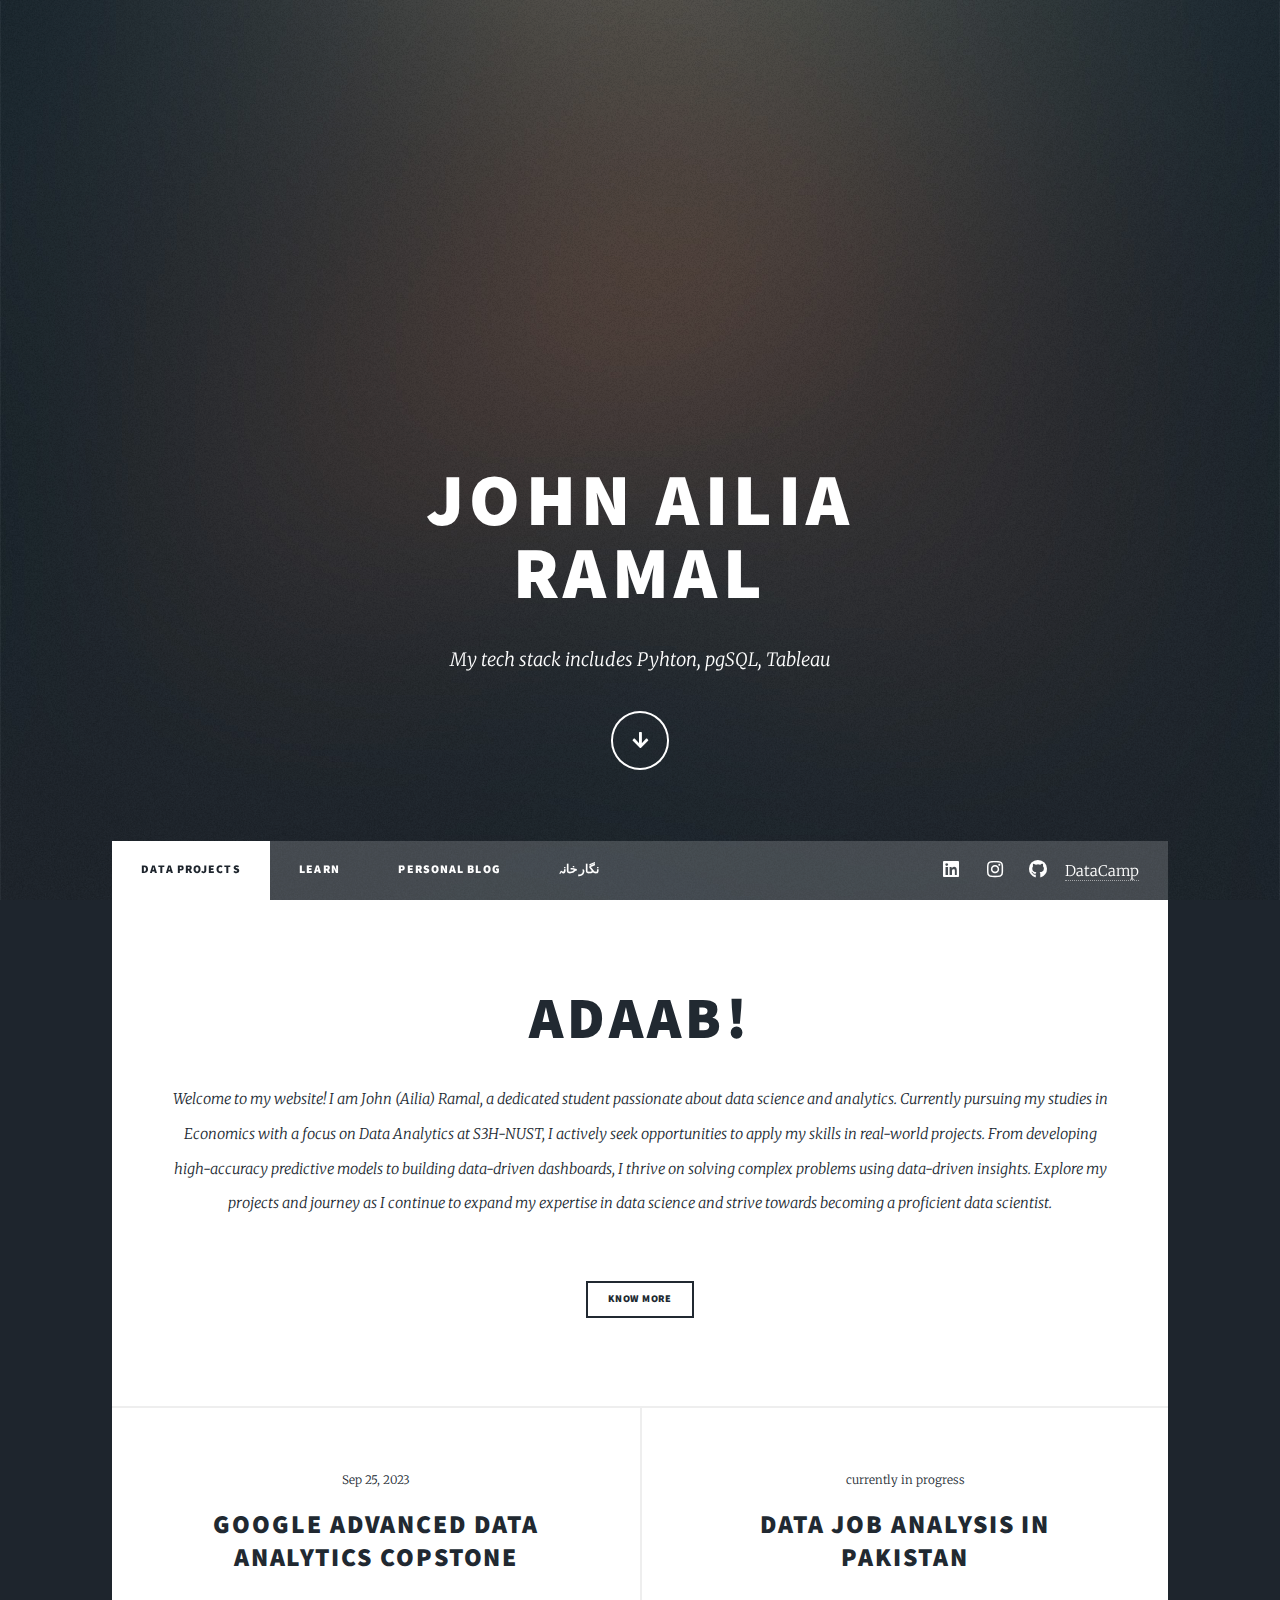
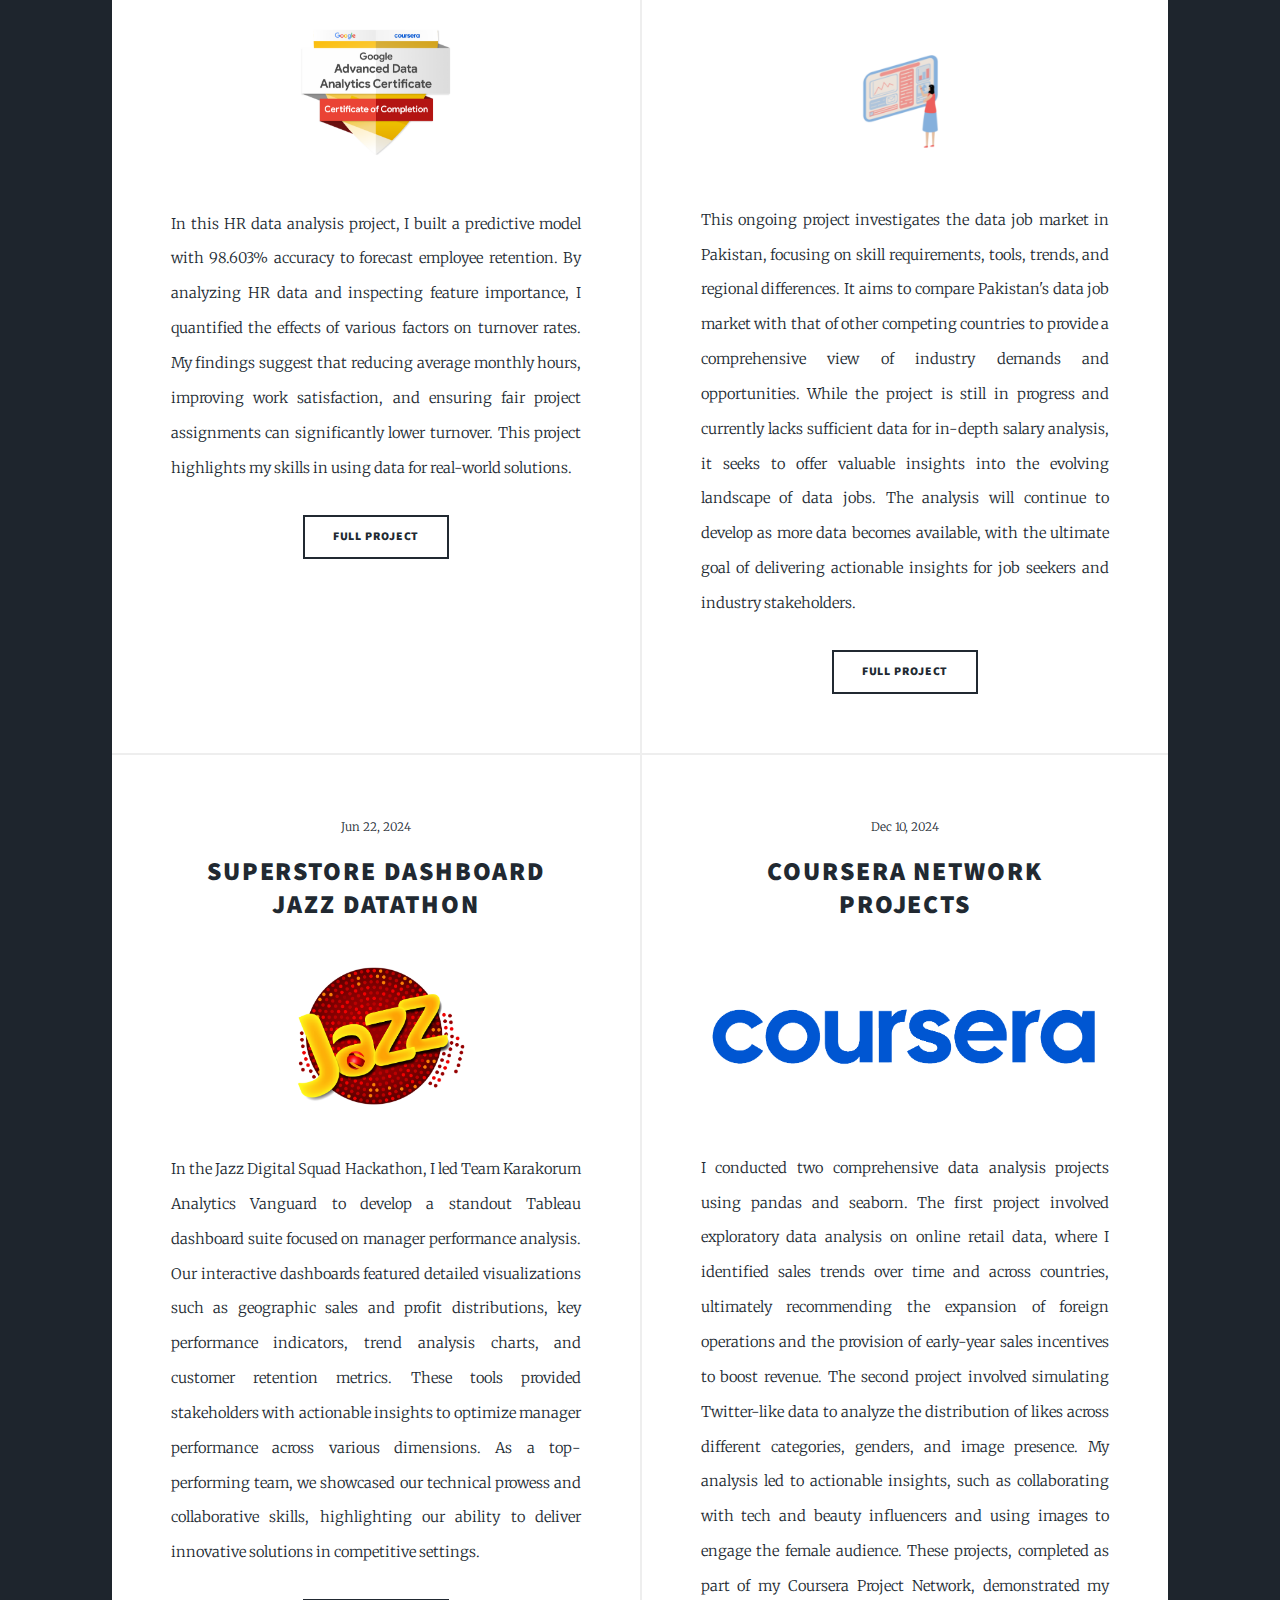
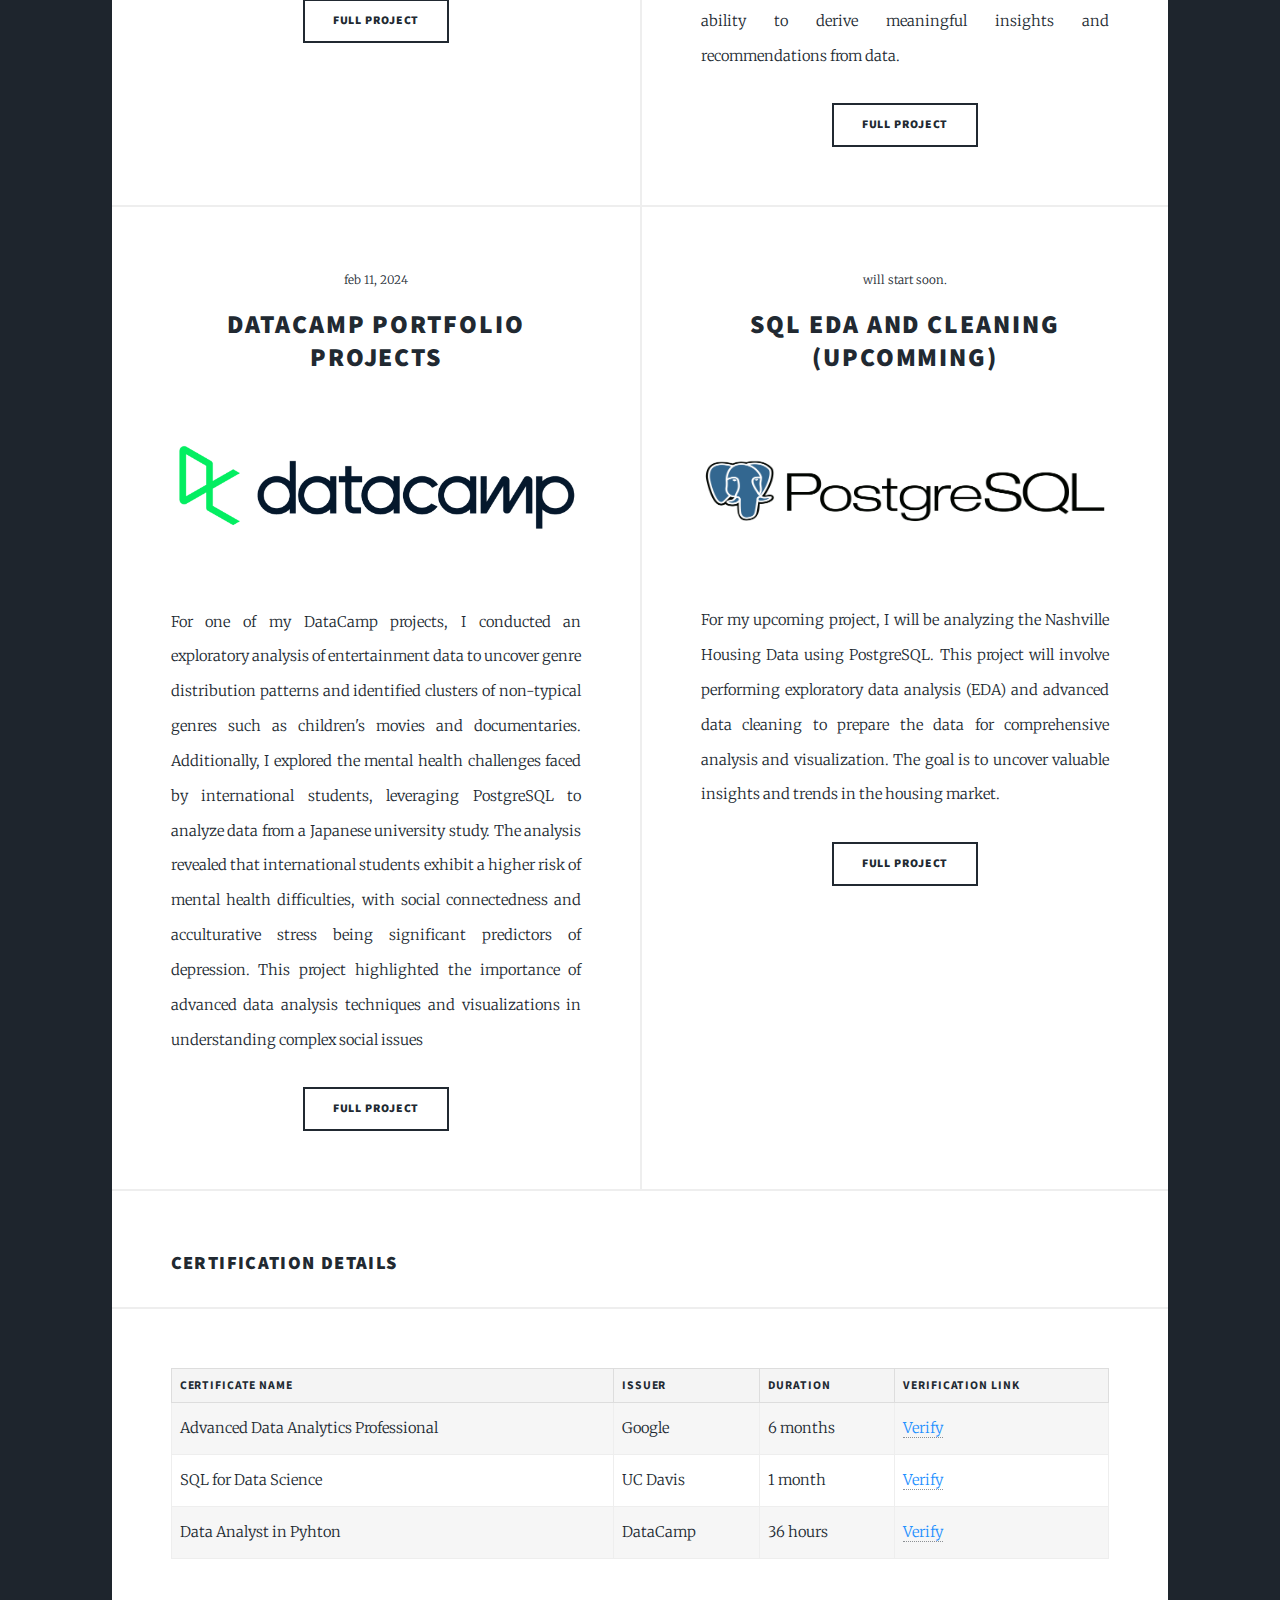
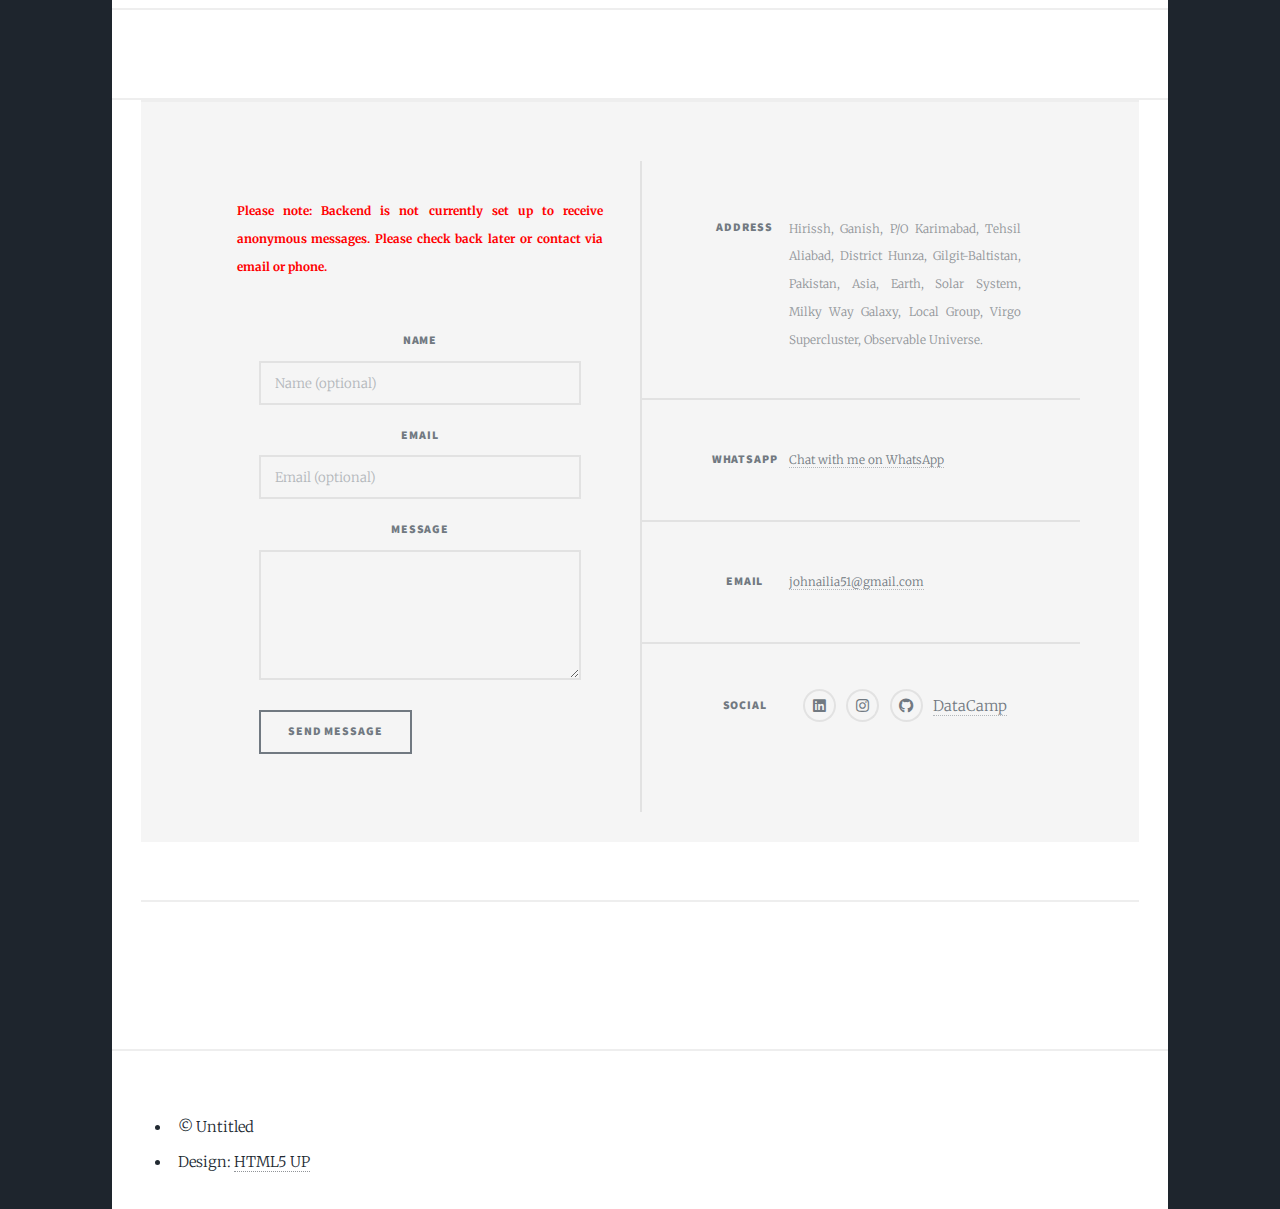
==== commit 72035d20: "added certification details" ====
--- a/index.html
+++ b/index.html
@@ -146,6 +146,43 @@
 									</ul>
 								</article>
 							</section>
+							<h3>Certification Details</h3>
+<div class="table-wrapper">
+    <table class="alt">
+        <thead>
+            <tr>
+                <th>Certificate Name</th>
+                <th>Issuer</th>
+                <th>Duration</th>
+                <th>Verification Link</th>
+            </tr>
+        </thead>
+        <tbody>
+            <tr>
+                <td>Advanced Data Analytics Professional</td>
+                <td>Google</td>
+                <td>6 months</td>
+                <td><a href="https://www.credly.com/badges/1ca3160b-f5c9-4f93-8ec2-0cdf0c23af32/public_url" target="_blank">Verify</a></td>
+            </tr>
+            <tr>
+                <td>SQL for Data Science</td>
+                <td>UC Davis</td>
+                <td>1 month</td>
+                <td><a href="https://coursera.org/share/293a3e5f3ee4f52dee7a3cde3c31cbbd" target="_blank">Verify</a></td>
+            </tr>
+            <tr>
+                <td>Data Analyst in Pyhton</td>
+                <td>DataCamp</td>
+                <td>36 hours</td>
+                <td><a href="https://www.datacamp.com/completed/statement-of-accomplishment/track/ba693430a63423f2091b44a70cc10497851b5a0d" target="_blank">Verify</a></td>
+            </tr>
+            <!-- Add more rows as needed -->
+        </tbody>
+    </table>
+</div>
+
+<hr />
+
 				<!-- Footer -->
 					<footer id="footer">
 						<section>
--- a/assets/css/main.css
+++ b/assets/css/main.css
@@ -4697,4 +4697,34 @@
 	
 	.small-placeholder::placeholder {
 		font-size: 0.9em; /* Adjust placeholder text size */
-	}+	}
+	.table-wrapper {
+		overflow-x: auto; /* Ensures the table is scrollable on smaller screens */
+	}
+	
+	table.alt {
+		width: 100%;
+		border-collapse: collapse;
+		margin-bottom: 20px; /* Adds space below the table */
+	}
+	
+	table.alt th, table.alt td {
+		padding: 8px;
+		text-align: left;
+		border: 1px solid #ddd;
+	}
+	
+	table.alt th {
+		background-color: #f4f4f4;
+		font-weight: bold;
+	}
+	
+	table.alt a {
+		color: #1e90ff;
+		text-decoration: none;
+	}
+	
+	table.alt a:hover {
+		text-decoration: underline;
+	}
+	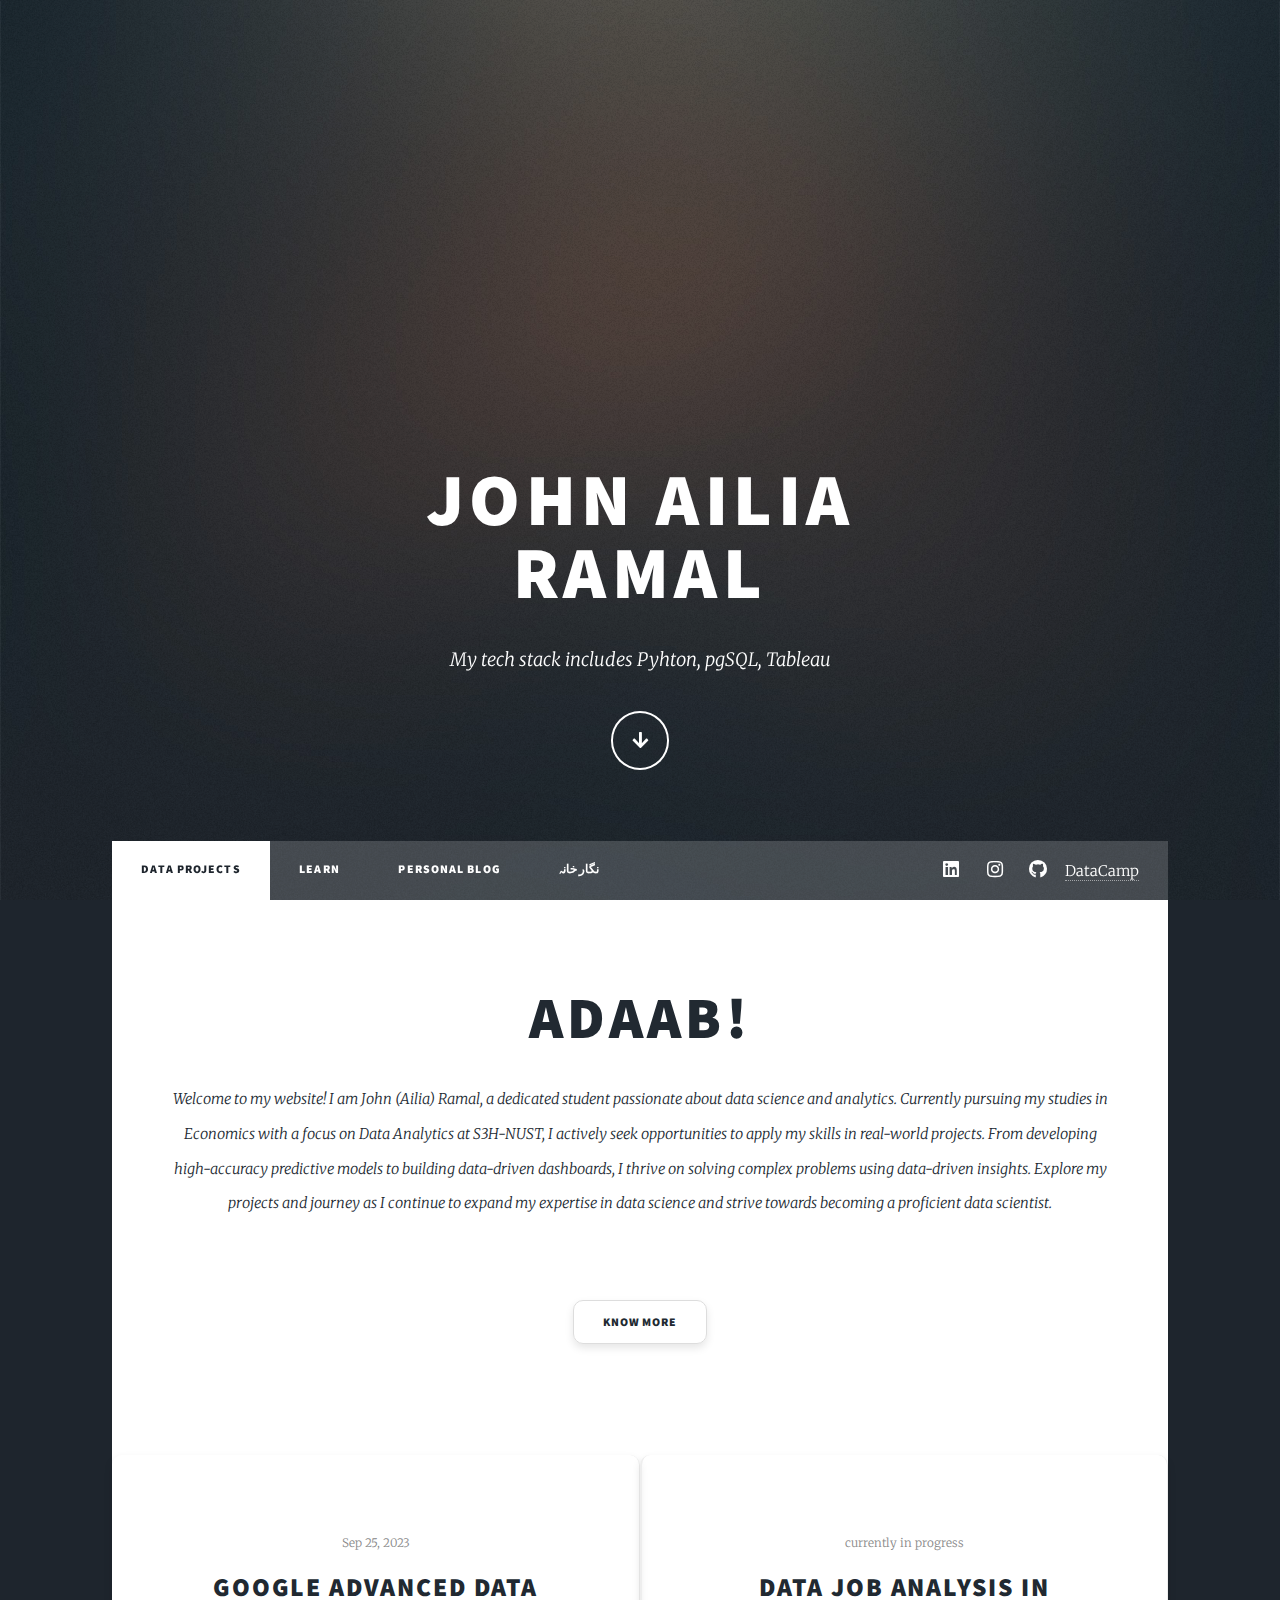
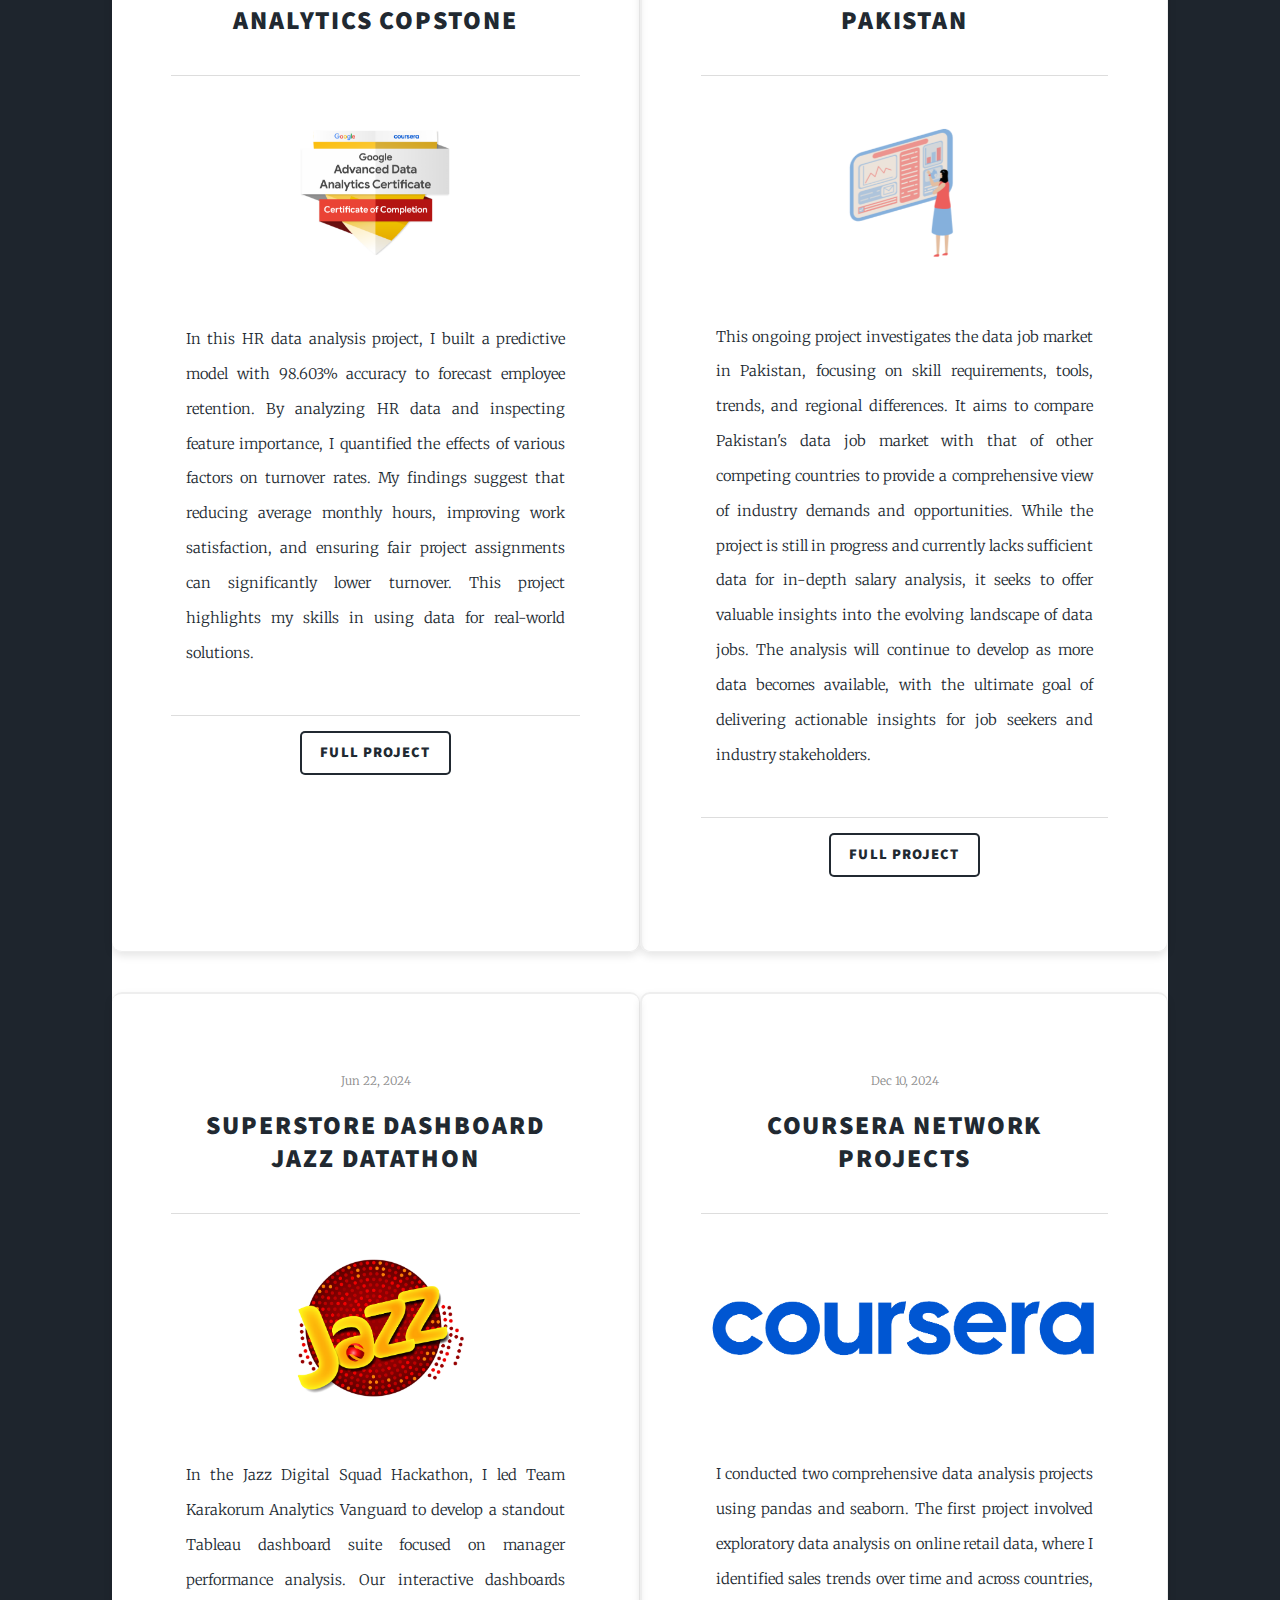
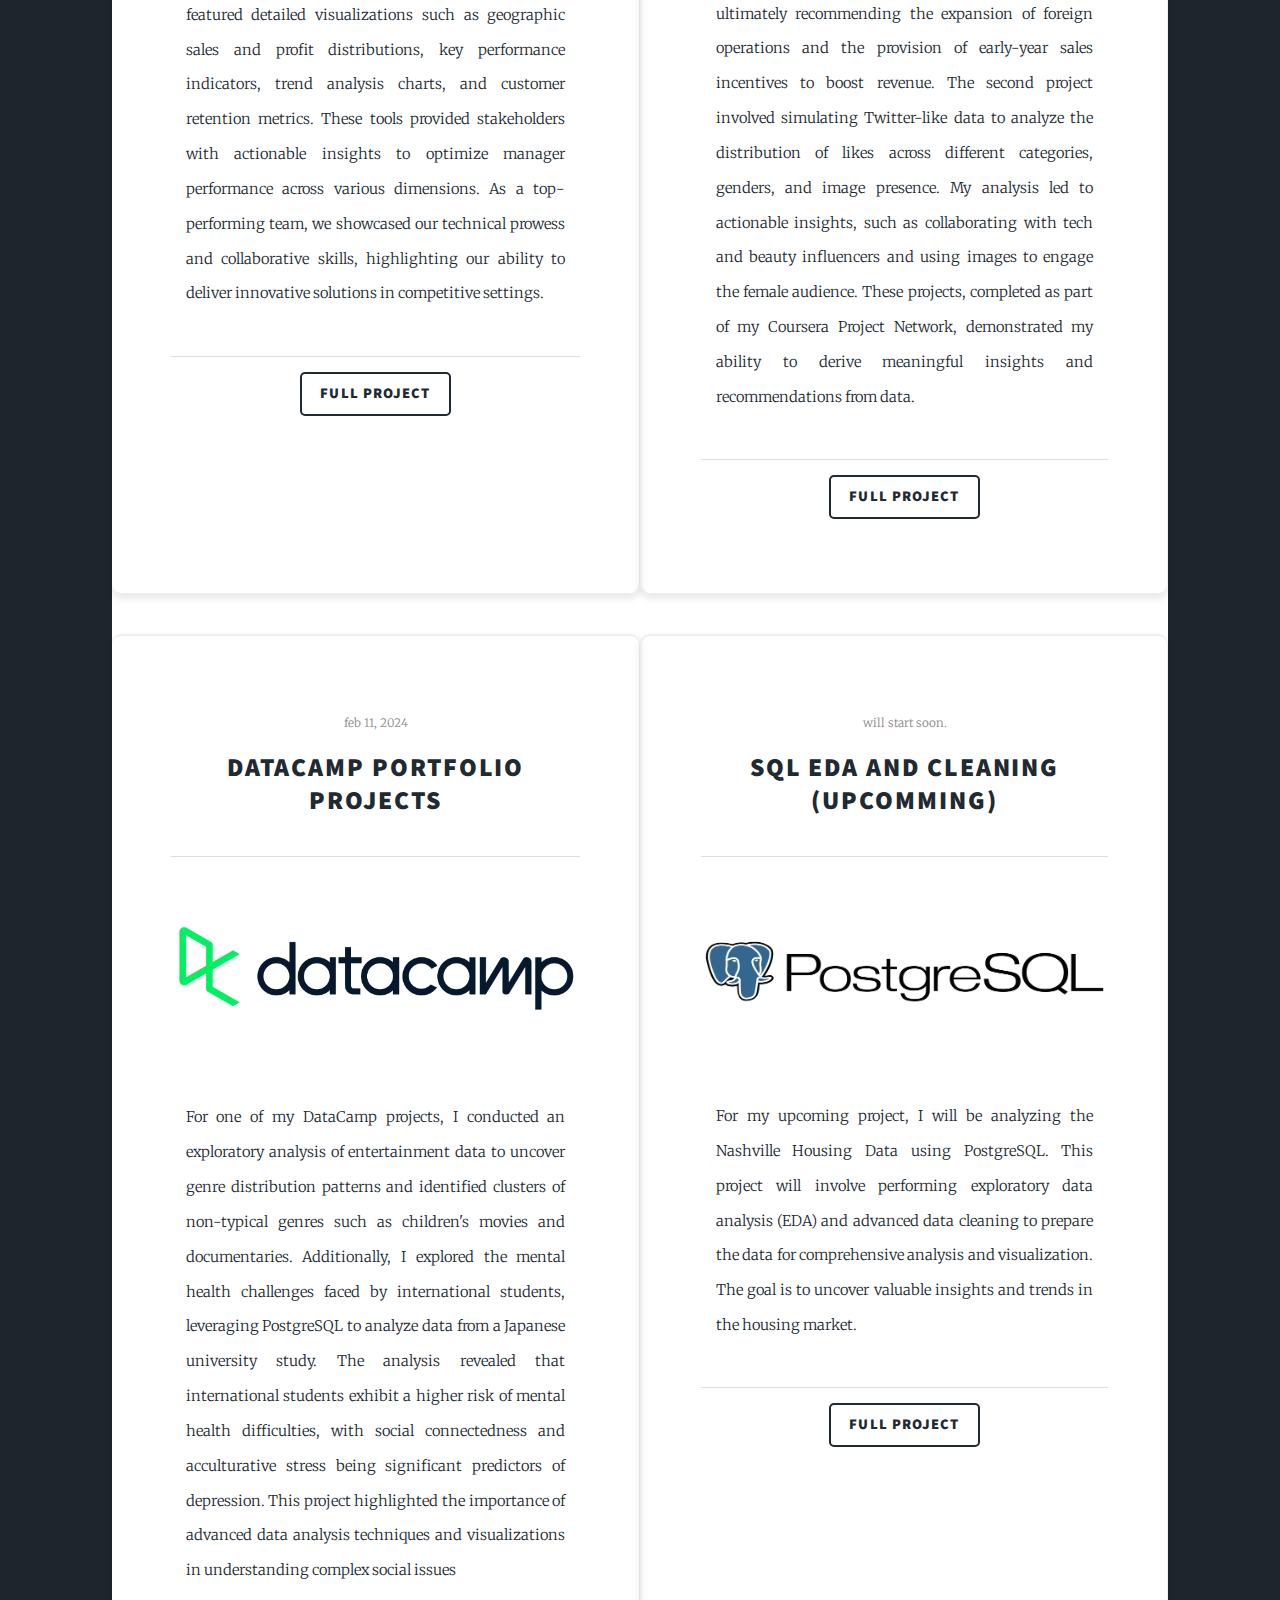
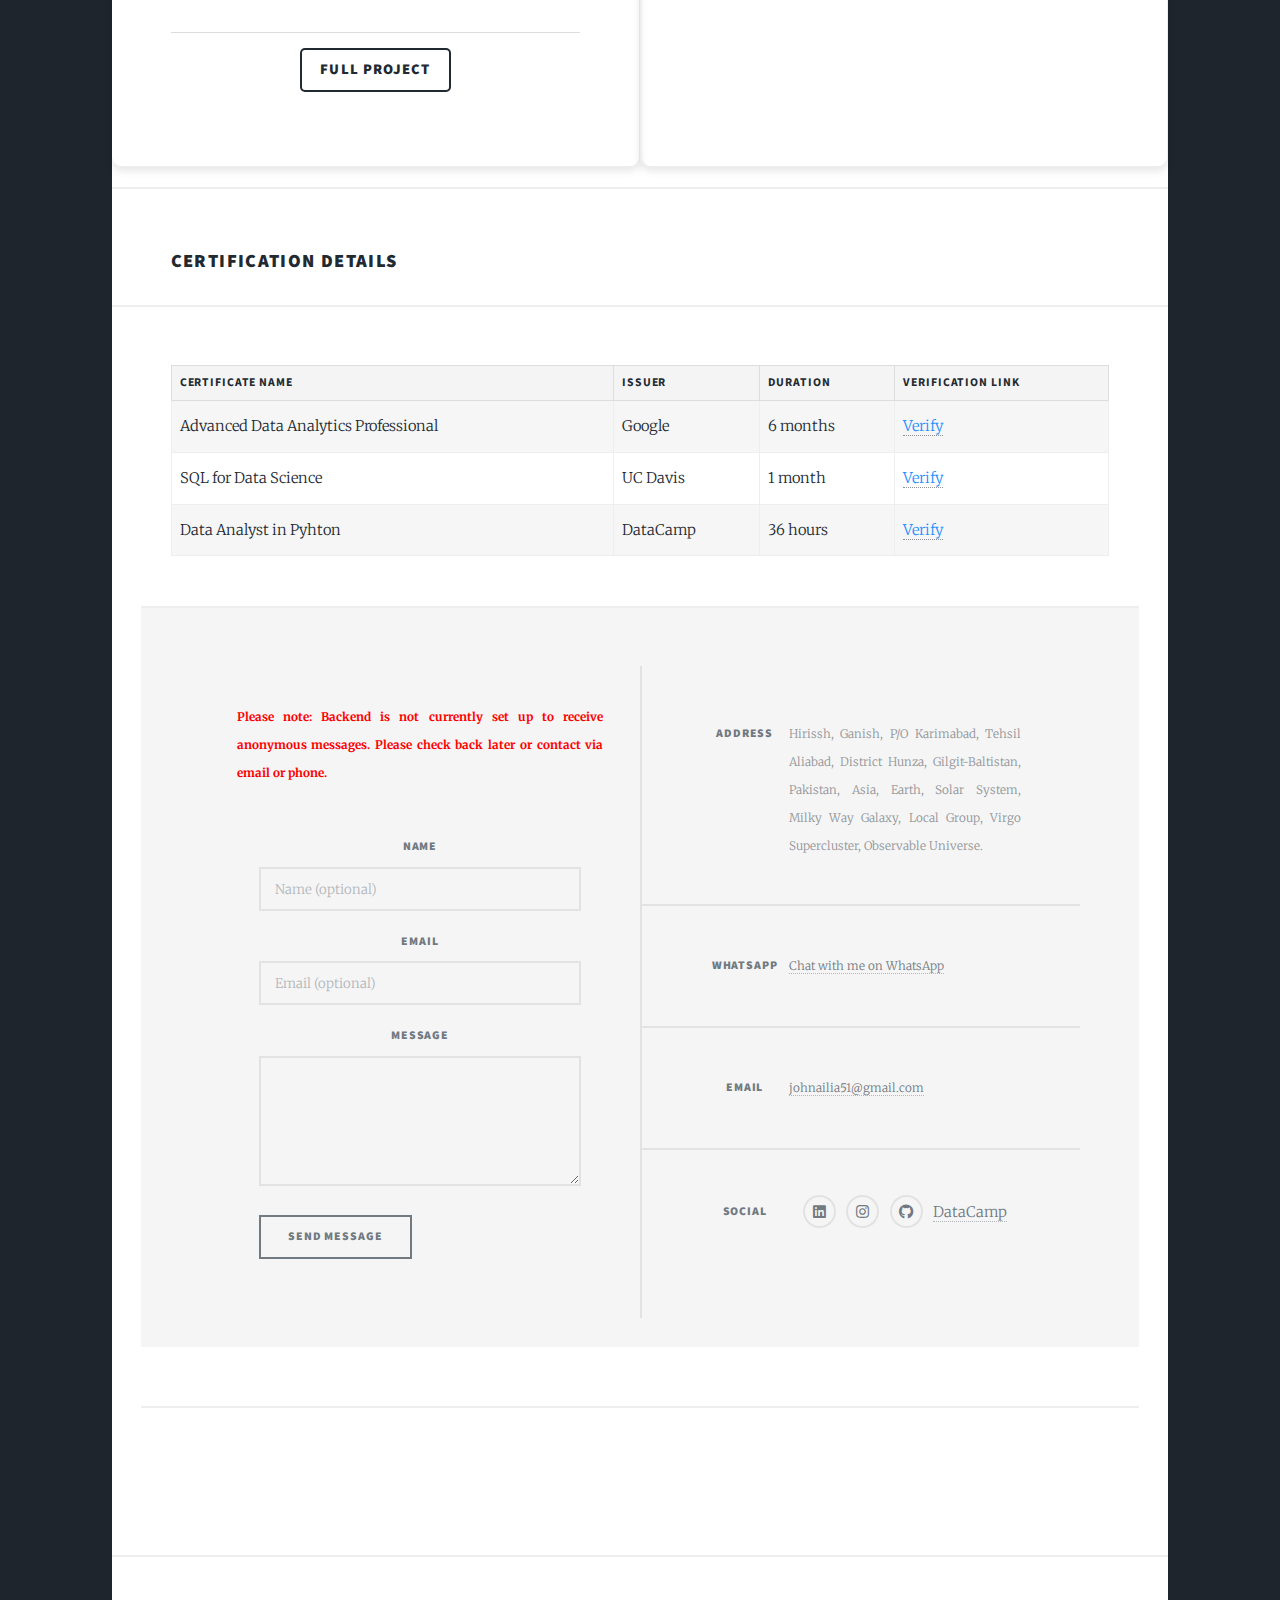
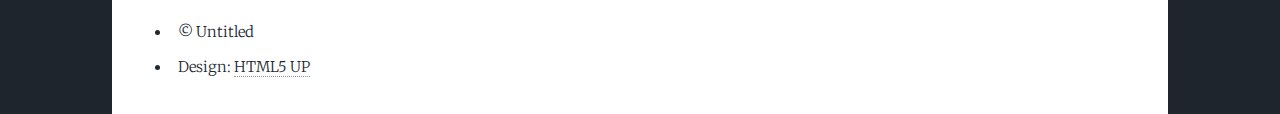
==== commit 3ed9eb11: "card style for index.html" ====
--- a/index.html
+++ b/index.html
@@ -1,255 +1,250 @@
-
 <!DOCTYPE HTML>
 <!--
-	Massively by HTML5 UP
-	html5up.net | @ajlkn
-	Free for personal and commercial use under the CCA 3.0 license (html5up.net/license)
--->
+   Massively by HTML5 UP
+   html5up.net | @ajlkn
+   Free for personal and commercial use under the CCA 3.0 license (html5up.net/license)
+   -->
 <html>
-	<head>
-		<title> Data Projects</title>
-		<meta charset="utf-8" />
-		<meta name="viewport" content="width=device-width, initial-scale=1, user-scalable=no" />
-		<link rel="stylesheet" href="assets/css/main.css" />
-		<noscript><link rel="stylesheet" href="assets/css/noscript.css" /></noscript>
-	</head>
-	<body class="is-preload">
-
-		<!-- Wrapper -->
-			<div id="wrapper" class="fade-in">
-
-				<!-- Intro -->
-					<div id="intro">
-						<h1>John AILIA<br />
-						RAMAL</h1>
-						<p>My tech stack includes Pyhton, pgSQL, Tableau </p>
-						<ul class="actions">
-							<li><a href="#header" class="button icon solid solo fa-arrow-down scrolly">Continue</a></li>
-						</ul>
-					</div>
-
-				<!-- Header -->
-					<header id="header">
-						<a href="index.html" class="logo">Projects</a>
-					</header>
-
-				<!-- Nav -->
-					<nav id="nav">
-						<ul class="links">
-							<li class="active"><a href="index.html">Data Projects</a></li>
-							<li><a href="generic.html">learn</a></li>
-							<li><a href="elements.html">personal blog</a></li>
-							<li><a href="gallery.html">نگار خانہ</a></li>
-
-						</ul>
-						<ul class="icons">
-							<li><a href="https://www.linkedin.com/in/johnramal" target="_blank" class="icon brands alt fa-linkedin"><span class="label">LinkdIn</span></a></li>
-							<li><a href="https://www.instagram.com/johnailiaramal/" target="_blank" class="icon brands alt fa-instagram"><span class="label">Instagram</span></a></li>
-							<li><a href="https://github.com/johnramal" target="_blank" class="icon brands alt fa-github"><span class="label">GitHub</span></a></li>
-							<li><a href="https://www.datacamp.com/portfolio/johnailia51" target="_blank"  class="no-underline">DataCamp</a></li>
-						</ul>
-					</nav>
-
-				<!-- Main -->
-					<div id="main">
-
-						<!-- Featured Post -->
-							<article class="post featured">
-								<header class="major">
-									<h2>ADAAB!</h2>
-									<p>Welcome to my website! I am John (Ailia) Ramal, a dedicated student passionate about data science and analytics.
-									 Currently pursuing my studies in Economics with a focus on Data Analytics at S3H-NUST, I actively seek opportunities to apply my skills in real-world projects. 
-									 From developing high-accuracy predictive models  to building data-driven dashboards, I thrive on solving complex problems using data-driven insights.
-									Explore my projects and journey as I continue to expand my expertise in data science and strive towards becoming a proficient data scientist.
-									</p>
-								</header>
-								<ul class="actions special">
-									<li><a href="elements.html" class="button small">know more</a></li>
-								</ul>
-							</article>
-						<!-- Posts -->
-							<section class="posts">
-								<article>
-									<header>
-										<span class="date">Sep 25, 2023</span>
-										<h2><a href="https://www.kaggle.com/code/johnailiaramal/google-advance-data-analytics-capstone-project" target="_blank">google advanced data analytics copstone</h2>
-									</header>
-									<a href="https://www.kaggle.com/code/johnailiaramal/google-advance-data-analytics-capstone-project"  target="_blank" class="image fit"><img src="images/gada.png" alt="" /></a>
-									<p>In this HR data analysis project, I built a predictive model with 98.603% accuracy to forecast employee retention. By analyzing HR data and inspecting feature importance,
-										I quantified the effects of various factors on turnover rates. My findings suggest that reducing average monthly hours, improving work satisfaction, and ensuring fair project assignments can significantly lower turnover.
-										 This project highlights my skills in using data for real-world solutions.</p>
-									<ul class="actions special">
-										<li><a href="https://www.kaggle.com/code/johnailiaramal/google-advance-data-analytics-capstone-project"  target="_blank" class="button">full project</a></li>
-									</ul>
-								</article>
-								<article>
-									<header>
-										<span class="date">currently in progress</span>
-										<h2><a href="https://github.com/johnramal/data_jobs_pak" target="_blank">Data Job analysis in Pakistan</h2>
-									</header>
-									<a href="https://github.com/johnramal/data_jobs_pak"target="_blank" class="image fit"><img src="images/data_jobs_analysis.png" alt="" /></a>
-									<p>This ongoing project investigates the data job market in Pakistan, focusing on skill requirements, tools, trends, and regional differences. It aims to compare Pakistan's data job market with that of other competing countries to provide a comprehensive view of industry demands and opportunities. 
-										While the project is still in progress and currently lacks sufficient data for in-depth salary analysis, it seeks to offer valuable insights into the evolving landscape of data jobs. The analysis will continue to develop as more data becomes available, with the ultimate goal of delivering actionable insights for job seekers and industry stakeholders.</p>
-									<ul class="actions special">
-										<li><a href="https://github.com/johnramal/data_jobs_pak" target="_blank" class="button">full project</a></li>
-									</ul>
-								</article>
-								<article>
-									<header>
-										<span class="date">Jun 22, 2024</span>
-										<h2><a href="https://public.tableau.com/app/profile/john.ramal7641/viz/karakuramanalyticsvangaurd_jazzdigitalsquad/profitanalysis" target="_blank"> Superstore Dashboard<br />
-										jazz datathon</a></h2>
-									</header>
-									<a href="https://public.tableau.com/app/profile/john.ramal7641/viz/karakuramanalyticsvangaurd_jazzdigitalsquad/profitanalysis" target="_blank" class="image fit"><img src="images/jazz_logo.png" alt="" /></a>
-									<p>In the Jazz Digital Squad Hackathon, I led Team Karakorum Analytics Vanguard to develop a standout Tableau dashboard suite focused on manager performance analysis. 
-										Our interactive dashboards featured detailed visualizations such as geographic sales and profit distributions, key performance indicators, trend analysis charts, and customer retention metrics.
-										These tools provided stakeholders with actionable insights to optimize manager performance across various dimensions. As a top-performing team, we showcased our technical prowess and collaborative skills, highlighting our ability to deliver innovative solutions in competitive settings.</p>
-									<ul class="actions special">
-										<li><a href="https://public.tableau.com/app/profile/john.ramal7641/viz/karakuramanalyticsvangaurd_jazzdigitalsquad/profitanalysis" target="_blank" class="button">full project</a></li>
-									</ul>
-								</article>
-								<article>
-									<header>
-										<span class="date">Dec 10, 2024</span>
-										<h2><a href="https://www.coursera.org/user/9aec074081d3c2ae8ce4de32d169728e" target="_blank">coursera network projects</a></h2>
-									</header>
-									<a href="https://www.coursera.org/user/9aec074081d3c2ae8ce4de32d169728e" target="_blank" class="image fit"><img src="images/coursera_logo.png" alt="" /></a>
-									<p>I conducted two comprehensive data analysis projects using pandas and seaborn. The first project involved exploratory data analysis on online retail data, where I identified sales trends over time and across countries, 
-										ultimately recommending the expansion of foreign operations and the provision of early-year sales incentives to boost revenue. The second project involved simulating Twitter-like data to analyze the distribution of likes across different categories,
-										 genders, and image presence. My analysis led to actionable insights, such as collaborating with tech and beauty influencers and using images to engage the female audience. These projects, completed as part of my Coursera Project Network, demonstrated my ability to derive meaningful insights and recommendations from data.</p>
-									<ul class="actions special">
-										<li><a href="https://www.coursera.org/user/9aec074081d3c2ae8ce4de32d169728e" target="_blank" class="button">full project</a></li>
-									</ul>
-								</article>
-								<article>
-									<header>
-										<span class="date">feb 11, 2024</span>
-										<h2><a href="https://www.datacamp.com/portfolio/johnailia51" target="_blank">datacamp portfolio projects</a></h2>
-									</header>
-									<a href="https://www.datacamp.com/portfolio/johnailia51" target="_blank" class="image fit"><img src="images/datacamp.png" alt="" /></a>
-									<p> For one of my DataCamp projects, I conducted an exploratory analysis of entertainment data to uncover genre distribution patterns and identified clusters of non-typical genres such as children's movies and documentaries. Additionally, I explored the mental health challenges faced by international students, 
-										leveraging PostgreSQL to analyze data from a Japanese university study. The analysis revealed that international students exhibit a higher risk of mental health difficulties, with social connectedness and acculturative stress being significant predictors of depression. This project highlighted the importance of advanced data analysis techniques and visualizations in understanding complex social issues</p>
-									<ul class="actions special">
-										<li><a href="https://www.datacamp.com/portfolio/johnailia51" target="_blank" class="button">full project</a></li>
-									</ul>
-								</article>
-								<article>
-									<header>
-										<span class="date">will start soon.</span>
-										<h2><a href="#">SQL EDA and Cleaning (upcomming)</a></h2>
-									</header>
-									<a href="#" class="image fit"><img src="images/pgsql.png" alt="" /></a>
-									<p>For my upcoming project, I will be analyzing the Nashville Housing Data using PostgreSQL. This project will involve performing exploratory data analysis (EDA) and advanced data cleaning to prepare the data for comprehensive analysis and visualization.
-										 The goal is to uncover valuable insights and trends in the housing market.</p>
-									<ul class="actions special">
-										<li><a href="#" class="button">full project</a></li>
-									</ul>
-								</article>
-							</section>
-							<h3>Certification Details</h3>
-<div class="table-wrapper">
-    <table class="alt">
-        <thead>
-            <tr>
-                <th>Certificate Name</th>
-                <th>Issuer</th>
-                <th>Duration</th>
-                <th>Verification Link</th>
-            </tr>
-        </thead>
-        <tbody>
-            <tr>
-                <td>Advanced Data Analytics Professional</td>
-                <td>Google</td>
-                <td>6 months</td>
-                <td><a href="https://www.credly.com/badges/1ca3160b-f5c9-4f93-8ec2-0cdf0c23af32/public_url" target="_blank">Verify</a></td>
-            </tr>
-            <tr>
-                <td>SQL for Data Science</td>
-                <td>UC Davis</td>
-                <td>1 month</td>
-                <td><a href="https://coursera.org/share/293a3e5f3ee4f52dee7a3cde3c31cbbd" target="_blank">Verify</a></td>
-            </tr>
-            <tr>
-                <td>Data Analyst in Pyhton</td>
-                <td>DataCamp</td>
-                <td>36 hours</td>
-                <td><a href="https://www.datacamp.com/completed/statement-of-accomplishment/track/ba693430a63423f2091b44a70cc10497851b5a0d" target="_blank">Verify</a></td>
-            </tr>
-            <!-- Add more rows as needed -->
-        </tbody>
-    </table>
-</div>
-
-<hr />
-
-				<!-- Footer -->
-					<footer id="footer">
-						<section>
-							<form method="post" action="https://johnramal-github-io-1.onrender.com/send">
-								<input type="hidden" name="redirect_url" value="{{ request.url }}" />
-								<div class="fields">
-									<p class="warning">Please note: Backend is not currently set up to receive anonymous messages. Please check back later or contact via email or phone.</p>
-									<div class="field">
-										<label for="name">Name</label>
-										<input type="text" name="name" id="name" placeholder="Name (optional)" class="small-placeholder" />
-									</div>
-									<div class="field">
-										<label for="email">Email</label>
-										<input type="text" name="email" id="email" placeholder="Email (optional)" class="small-placeholder" />
-									</div>
-									<div class="field">
-										<label for="message">Message</label>
-										<textarea name="message" id="message" rows="3"></textarea>
-									</div>
-								</div>
-								<ul class="actions">
-									<li><input type="submit" value="Send Message" /></li>
-								</ul>
-							</form>
-						</section>
-						
-
-						<section class="split contact">
-							<section class="alt">
-								<h3>Address</h3>
-								<p>Hirissh, Ganish, P/O Karimabad, Tehsil Aliabad, District Hunza, Gilgit-Baltistan, Pakistan, Asia, Earth, Solar System, Milky Way Galaxy, Local Group, Virgo Supercluster, Observable Universe.</p>
-							</section>
-							<section>
-								<h3>WhatsApp</h3>
-								<p><a href="https://wa.me/923155282187">Chat with me on WhatsApp</a></p>
-							</section>
-							<section>
-								<h3>Email</h3>
-								<p><a href="mailto:johnailia51@gmail.com">johnailia51@gmail.com</a></p>
-							</section>
-							<section>
-								<h3>Social</h3>
-								<ul class="icons alt">
-									<li><a href="https://www.linkedin.com/in/johnramal" target="_blank" class="icon brands alt fa-linkedin"><span class="label">LinkdIn</span></a></li>
-							        <li><a href="https://www.instagram.com/johnailiaramal/" target="_blank" class="icon brands alt fa-instagram"><span class="label">Instagram</span></a></li>
-							        <li><a href="https://github.com/johnramal" target="_blank" class="icon brands alt fa-github"><span class="label">GitHub</span></a></li>
-							        <li><a href="https://www.datacamp.com/portfolio/johnailia51" target="_blank"  class="no-underline">DataCamp</a></li>
-								</ul>
-							</section>
-						</section>
-					</footer>
-
-				<!-- Copyright -->
-					<div id="copyright">					</div>
-						<ul><li>&copy; Untitled</li><li>Design: <a href="https://html5up.net">HTML5 UP</a></li></ul>
-
-
-			</div>
-
-		<!-- Scripts -->
-			<script src="assets/js/jquery.min.js"></script>
-			<script src="assets/js/jquery.scrollex.min.js"></script>
-			<script src="assets/js/jquery.scrolly.min.js"></script>
-			<script src="assets/js/browser.min.js"></script>
-			<script src="assets/js/breakpoints.min.js"></script>
-			<script src="assets/js/util.js"></script>
-			<script src="assets/js/main.js"></script>
-
-	</body>
+   <head>
+      <title> Data Projects</title>
+      <meta charset="utf-8" />
+      <meta name="viewport" content="width=device-width, initial-scale=1, user-scalable=no" />
+      <link rel="stylesheet" href="assets/css/main.css" />
+      <noscript>
+         <link rel="stylesheet" href="assets/css/noscript.css" />
+      </noscript>
+   </head>
+   <body class="is-preload">
+      <!-- Wrapper -->
+      <div id="wrapper" class="fade-in">
+      <!-- Intro -->
+      <div id="intro">
+         <h1>John AILIA<br />
+            RAMAL
+         </h1>
+         <p>My tech stack includes Pyhton, pgSQL, Tableau </p>
+         <ul class="actions">
+            <li><a href="#header" class="button icon solid solo fa-arrow-down scrolly">Continue</a></li>
+         </ul>
+      </div>
+      <!-- Header -->
+      <header id="header">
+         <a href="index.html" class="logo">Projects</a>
+      </header>
+      <!-- Nav -->
+      <nav id="nav">
+         <ul class="links">
+            <li class="active"><a href="index.html">Data Projects</a></li>
+            <li><a href="generic.html">learn</a></li>
+            <li><a href="elements.html">personal blog</a></li>
+            <li><a href="gallery.html">نگار خانہ</a></li>
+         </ul>
+         <ul class="icons">
+            <li><a href="https://www.linkedin.com/in/johnramal" target="_blank" class="icon brands alt fa-linkedin"><span class="label">LinkdIn</span></a></li>
+            <li><a href="https://www.instagram.com/johnailiaramal/" target="_blank" class="icon brands alt fa-instagram"><span class="label">Instagram</span></a></li>
+            <li><a href="https://github.com/johnramal" target="_blank" class="icon brands alt fa-github"><span class="label">GitHub</span></a></li>
+            <li><a href="https://www.datacamp.com/portfolio/johnailia51" target="_blank"  class="no-underline">DataCamp</a></li>
+         </ul>
+      </nav>
+      <!-- Main -->
+      <div id="main">
+         <!-- Featured Post -->
+         <article class="post featured">
+            <header class="major">
+               <h2>ADAAB!</h2>
+               <p>Welcome to my website! I am John (Ailia) Ramal, a dedicated student passionate about data science and analytics.
+                  Currently pursuing my studies in Economics with a focus on Data Analytics at S3H-NUST, I actively seek opportunities to apply my skills in real-world projects. 
+                  From developing high-accuracy predictive models  to building data-driven dashboards, I thrive on solving complex problems using data-driven insights.
+                  Explore my projects and journey as I continue to expand my expertise in data science and strive towards becoming a proficient data scientist.
+               </p>
+            </header>
+            <ul class="actions special">
+               <li><a href="elements.html" class="card button">know more</a></li>
+            </ul>
+         </article>
+         <!-- Posts -->
+         <section class="posts">
+            <article class="card">
+               <header>
+                  <span class="date">Sep 25, 2023</span>
+                  <h2><a href="https://www.kaggle.com/code/johnailiaramal/google-advance-data-analytics-capstone-project" target="_blank">google advanced data analytics copstone</h2>
+               </header>
+               <a href="https://www.kaggle.com/code/johnailiaramal/google-advance-data-analytics-capstone-project"  target="_blank" class="image fit"><img src="images/gada.png" alt="" /></a>
+               <p>In this HR data analysis project, I built a predictive model with 98.603% accuracy to forecast employee retention. By analyzing HR data and inspecting feature importance,
+                  I quantified the effects of various factors on turnover rates. My findings suggest that reducing average monthly hours, improving work satisfaction, and ensuring fair project assignments can significantly lower turnover.
+                  This project highlights my skills in using data for real-world solutions.
+               </p>
+               <ul class="actions special">
+                  <li><a href="https://www.kaggle.com/code/johnailiaramal/google-advance-data-analytics-capstone-project"  target="_blank" class="button">full project</a></li>
+               </ul>
+            </article>
+            <article class="card">
+               <header>
+                  <span class="date">currently in progress</span>
+                  <h2><a href="https://github.com/johnramal/data_jobs_pak" target="_blank">Data Job analysis in Pakistan</h2>
+               </header>
+               <a href="https://github.com/johnramal/data_jobs_pak"target="_blank" class="image fit"><img src="images/data_jobs_analysis.png" alt="" /></a>
+               <p>This ongoing project investigates the data job market in Pakistan, focusing on skill requirements, tools, trends, and regional differences. It aims to compare Pakistan's data job market with that of other competing countries to provide a comprehensive view of industry demands and opportunities. 
+                  While the project is still in progress and currently lacks sufficient data for in-depth salary analysis, it seeks to offer valuable insights into the evolving landscape of data jobs. The analysis will continue to develop as more data becomes available, with the ultimate goal of delivering actionable insights for job seekers and industry stakeholders.
+               </p>
+               <ul class="actions special">
+                  <li><a href="https://github.com/johnramal/data_jobs_pak" target="_blank" class="button">full project</a></li>
+               </ul>
+            </article>
+            <article class="card">
+               <header>
+                  <span class="date">Jun 22, 2024</span>
+                  <h2><a href="https://public.tableau.com/app/profile/john.ramal7641/viz/karakuramanalyticsvangaurd_jazzdigitalsquad/profitanalysis" target="_blank"> Superstore Dashboard<br />
+                     jazz datathon</a>
+                  </h2>
+               </header>
+               <a href="https://public.tableau.com/app/profile/john.ramal7641/viz/karakuramanalyticsvangaurd_jazzdigitalsquad/profitanalysis" target="_blank" class="image fit"><img src="images/jazz_logo.png" alt="" /></a>
+               <p>In the Jazz Digital Squad Hackathon, I led Team Karakorum Analytics Vanguard to develop a standout Tableau dashboard suite focused on manager performance analysis. 
+                  Our interactive dashboards featured detailed visualizations such as geographic sales and profit distributions, key performance indicators, trend analysis charts, and customer retention metrics.
+                  These tools provided stakeholders with actionable insights to optimize manager performance across various dimensions. As a top-performing team, we showcased our technical prowess and collaborative skills, highlighting our ability to deliver innovative solutions in competitive settings.
+               </p>
+               <ul class="actions special">
+                  <li><a href="https://public.tableau.com/app/profile/john.ramal7641/viz/karakuramanalyticsvangaurd_jazzdigitalsquad/profitanalysis" target="_blank" class="button">full project</a></li>
+               </ul>
+            </article>
+            <article class="card">
+               <header>
+                  <span class="date">Dec 10, 2024</span>
+                  <h2><a href="https://www.coursera.org/user/9aec074081d3c2ae8ce4de32d169728e" target="_blank">coursera network projects</a></h2>
+               </header>
+               <a href="https://www.coursera.org/user/9aec074081d3c2ae8ce4de32d169728e" target="_blank" class="image fit"><img src="images/coursera_logo.png" alt="" /></a>
+               <p>I conducted two comprehensive data analysis projects using pandas and seaborn. The first project involved exploratory data analysis on online retail data, where I identified sales trends over time and across countries, 
+                  ultimately recommending the expansion of foreign operations and the provision of early-year sales incentives to boost revenue. The second project involved simulating Twitter-like data to analyze the distribution of likes across different categories,
+                  genders, and image presence. My analysis led to actionable insights, such as collaborating with tech and beauty influencers and using images to engage the female audience. These projects, completed as part of my Coursera Project Network, demonstrated my ability to derive meaningful insights and recommendations from data.
+               </p>
+               <ul class="actions special">
+                  <li><a href="https://www.coursera.org/user/9aec074081d3c2ae8ce4de32d169728e" target="_blank" class="button">full project</a></li>
+               </ul>
+            </article>
+            <article class="card">
+               <header>
+                  <span class="date">feb 11, 2024</span>
+                  <h2><a href="https://www.datacamp.com/portfolio/johnailia51" target="_blank">datacamp portfolio projects</a></h2>
+               </header>
+               <a href="https://www.datacamp.com/portfolio/johnailia51" target="_blank" class="image fit"><img src="images/datacamp.png" alt="" /></a>
+               <p> For one of my DataCamp projects, I conducted an exploratory analysis of entertainment data to uncover genre distribution patterns and identified clusters of non-typical genres such as children's movies and documentaries. Additionally, I explored the mental health challenges faced by international students, 
+                  leveraging PostgreSQL to analyze data from a Japanese university study. The analysis revealed that international students exhibit a higher risk of mental health difficulties, with social connectedness and acculturative stress being significant predictors of depression. This project highlighted the importance of advanced data analysis techniques and visualizations in understanding complex social issues
+               </p>
+               <ul class="actions special">
+                  <li><a href="https://www.datacamp.com/portfolio/johnailia51" target="_blank" class="button">full project</a></li>
+               </ul>
+            </article>
+            <article class="card">
+               <header>
+                  <span class="date">will start soon.</span>
+                  <h2><a href="#">SQL EDA and Cleaning (upcomming)</a></h2>
+               </header>
+               <a href="#" class="image fit"><img src="images/pgsql.png" alt="" /></a>
+               <p>For my upcoming project, I will be analyzing the Nashville Housing Data using PostgreSQL. This project will involve performing exploratory data analysis (EDA) and advanced data cleaning to prepare the data for comprehensive analysis and visualization.
+                  The goal is to uncover valuable insights and trends in the housing market.
+               </p>
+               <ul class="actions special">
+                  <li><a href="#" class="button">full project</a></li>
+               </ul>
+            </article>
+         </section>
+         <h3>Certification Details</h3>
+         <div class="table-wrapper">
+            <table class="alt">
+               <thead>
+                  <tr>
+                     <th>Certificate Name</th>
+                     <th>Issuer</th>
+                     <th>Duration</th>
+                     <th>Verification Link</th>
+                  </tr>
+               </thead>
+               <tbody>
+                  <tr>
+                     <td>Advanced Data Analytics Professional</td>
+                     <td>Google</td>
+                     <td>6 months</td>
+                     <td><a href="https://www.credly.com/badges/1ca3160b-f5c9-4f93-8ec2-0cdf0c23af32/public_url" target="_blank">Verify</a></td>
+                  </tr>
+                  <tr>
+                     <td>SQL for Data Science</td>
+                     <td>UC Davis</td>
+                     <td>1 month</td>
+                     <td><a href="https://coursera.org/share/293a3e5f3ee4f52dee7a3cde3c31cbbd" target="_blank">Verify</a></td>
+                  </tr>
+                  <tr>
+                     <td>Data Analyst in Pyhton</td>
+                     <td>DataCamp</td>
+                     <td>36 hours</td>
+                     <td><a href="https://www.datacamp.com/completed/statement-of-accomplishment/track/ba693430a63423f2091b44a70cc10497851b5a0d" target="_blank">Verify</a></td>
+                  </tr>
+                  <!-- Add more rows as needed -->
+               </tbody>
+            </table>
+         </div>
+         <!-- Footer -->
+         <footer id="footer">
+            <section>
+               <form method="post" action="https://johnramal-github-io-1.onrender.com/send">
+                  <input type="hidden" name="redirect_url" value="{{ request.url }}" />
+                  <div class="fields">
+                     <p class="warning">Please note: Backend is not currently set up to receive anonymous messages. Please check back later or contact via email or phone.</p>
+                     <div class="field">
+                        <label for="name">Name</label>
+                        <input type="text" name="name" id="name" placeholder="Name (optional)" class="small-placeholder" />
+                     </div>
+                     <div class="field">
+                        <label for="email">Email</label>
+                        <input type="text" name="email" id="email" placeholder="Email (optional)" class="small-placeholder" />
+                     </div>
+                     <div class="field">
+                        <label for="message">Message</label>
+                        <textarea name="message" id="message" rows="3"></textarea>
+                     </div>
+                  </div>
+                  <ul class="actions">
+                     <li><input type="submit" value="Send Message" /></li>
+                  </ul>
+               </form>
+            </section>
+            <section class="split contact">
+               <section class="alt">
+                  <h3>Address</h3>
+                  <p>Hirissh, Ganish, P/O Karimabad, Tehsil Aliabad, District Hunza, Gilgit-Baltistan, Pakistan, Asia, Earth, Solar System, Milky Way Galaxy, Local Group, Virgo Supercluster, Observable Universe.</p>
+               </section>
+               <section>
+                  <h3>WhatsApp</h3>
+                  <p><a href="https://wa.me/923155282187">Chat with me on WhatsApp</a></p>
+               </section>
+               <section>
+                  <h3>Email</h3>
+                  <p><a href="mailto:johnailia51@gmail.com">johnailia51@gmail.com</a></p>
+               </section>
+               <section>
+                  <h3>Social</h3>
+                  <ul class="icons alt">
+                     <li><a href="https://www.linkedin.com/in/johnramal" target="_blank" class="icon brands alt fa-linkedin"><span class="label">LinkdIn</span></a></li>
+                     <li><a href="https://www.instagram.com/johnailiaramal/" target="_blank" class="icon brands alt fa-instagram"><span class="label">Instagram</span></a></li>
+                     <li><a href="https://github.com/johnramal" target="_blank" class="icon brands alt fa-github"><span class="label">GitHub</span></a></li>
+                     <li><a href="https://www.datacamp.com/portfolio/johnailia51" target="_blank"  class="no-underline">DataCamp</a></li>
+                  </ul>
+               </section>
+            </section>
+         </footer>
+         <!-- Copyright -->
+         <div id="copyright">					</div>
+         <ul>
+            <li>&copy; Untitled</li>
+            <li>Design: <a href="https://html5up.net">HTML5 UP</a></li>
+         </ul>
+      </div>
+      <!-- Scripts -->
+      <script src="assets/js/jquery.min.js"></script>
+      <script src="assets/js/jquery.scrollex.min.js"></script>
+      <script src="assets/js/jquery.scrolly.min.js"></script>
+      <script src="assets/js/browser.min.js"></script>
+      <script src="assets/js/breakpoints.min.js"></script>
+      <script src="assets/js/util.js"></script>
+      <script src="assets/js/main.js"></script>
+   </body>
 </html>--- a/assets/css/main.css
+++ b/assets/css/main.css
@@ -3758,73 +3758,78 @@
 
 /* Main */
 
-	#main {
-		background-color: #ffffff;
-		position: relative;
-		margin: 0 auto;
-		width: calc(100% - 4rem);
-		max-width: 72rem;
-		z-index: 2;
-	}
-
-		#main > * {
-			padding: 4rem 4rem 2rem 4rem ;
-			border-top: solid 2px #eeeeee;
-			margin: 0;
-		}
-
-			#main > *:first-child {
-				border-top: 0;
-			}
-
-		#main > footer {
-			text-align: center;
-		}
-
-		#main > .post {
-			padding: 8rem 8rem 6rem 8rem ;
-		}
-
-			#main > .post header.major > .date {
-				margin-top: -2rem;
-			}
-
-			#main > .post header.major > h1, #main > .post header.major h2 {
-				font-size: 4rem;
-				line-height: 1.1;
-				margin: 0 0 2rem 0;
-			}
-
-			#main > .post.featured {
-				text-align: center;
-			}
-
-			@media screen and (max-width: 1280px) {
-
-				#main > .post {
-					padding: 6rem 4rem 4rem 4rem ;
-				}
-
-			}
-
-			@media screen and (max-width: 736px) {
-
-				#main > .post {
-					padding: 4rem 2rem 2rem 2rem ;
-				}
-
-					#main > .post header.major > .date {
-						margin-top: -1rem;
-						margin-bottom: 2rem;
-					}
-
-					#main > .post header.major > h1, #main > .post header.major h2 {
-						font-size: 2.5rem;
-						line-height: 1.2;
-						margin: 0 0 1.5rem 0;
-					}
-
-			}
+#main {
+	background-color: #ffffff;
+	position: relative;
+	margin: 0 auto;
+	width: calc(100% - 4rem);
+	max-width: 72rem;
+	z-index: 2;
+}
+
+#main > * {
+	padding: 4rem 4rem 2rem 4rem;
+	border-top: solid 2px #eeeeee;
+	margin: 0;
+}
+
+#main > *:first-child {
+	border-top: 0;
+}
+
+/* Remove border and adjust padding for .posts section */
+#main > .posts {
+	border-top: 0;
+	padding-top: 1rem; /* Adjust padding as needed */
+}
+
+#main > footer {
+	text-align: center;
+}
+
+#main > .post {
+	padding: 8rem 8rem 2rem 8rem; /* Adjusted bottom padding */
+}
+
+#main > .post header.major > .date {
+	margin-top: -2rem;
+}
+
+#main > .post header.major > h1,
+#main > .post header.major h2 {
+	font-size: 4rem;
+	line-height: 1.1;
+	margin: 0 0 2rem 0;
+}
+
+#main > .post.featured {
+	text-align: center;
+}
+
+@media screen and (max-width: 1280px) {
+	#main > .post {
+		padding: 6rem 4rem 2rem 4rem; /* Adjusted bottom padding */
+	}
+}
+
+@media screen and (max-width: 736px) {
+	#main > .post {
+		padding: 4rem 2rem 1rem 2rem; /* Adjusted bottom padding */
+	}
+	
+	#main > .post header.major > .date {
+		margin-top: -1rem;
+		margin-bottom: 2rem;
+	}
+
+	#main > .post header.major > h1,
+	#main > .post header.major h2 {
+		font-size: 2.5rem;
+		line-height: 1.2;
+		margin: 0 0 1.5rem 0;
+	}
+}
+
 
 		#main > .posts {
 			display: -moz-flex;
@@ -4727,4 +4732,63 @@
 	table.alt a:hover {
 		text-decoration: underline;
 	}
+	.card {
+		border: 1px solid #ddd;
+		border-radius: 10px;
+		box-shadow: 0 4px 8px rgba(0, 0, 0, 0.1);
+		overflow: hidden;
+		margin: 20px 0;
+		transition: transform 0.2s;
+	}
+	
+	.card:hover {
+		transform: scale(1.03);
+	}
+	
+	.card header {
+		padding: 15px;
+		background: transparent; /* Remove background color */
+		border-bottom: 1px solid #ddd; /* Add border to separate header from content */
+	}
+	
+	.card header .date {
+		font-size: 0.8em;
+		color: #888;
+	}
+	
+	.card .image {
+		max-height: 200px;
+		overflow: hidden;
+	}
+	
+	.card .image img {
+		width: 100%;
+		height: auto;
+	}
+	
+	.card p {
+		padding: 15px;
+	}
+	
+	.card .actions {
+		display: flex;
+		justify-content: center;
+		padding: 15px;
+		background: transparent; /* Remove background color */
+		border-top: 1px solid #ddd; /* Add border to separate actions from content */
+	}
+	
+	.card .actions .button {
+		display: flex; /* Use flexbox */
+		align-items: center; /* Center items vertically */
+		justify-content: center; /* Center items horizontally */
+		padding: 10px 20px;
+		color: #fff; /* Button text color */
+		border-radius: 5px; /* Rounded corners for buttons */
+		text-decoration: none; /* Remove underline from links */
+		transition: background 0.3s;
+		font-size: 1em; /* Ensure font size is appropriate */
+		border: none; /* Remove border from buttons */
+	}
+	
 	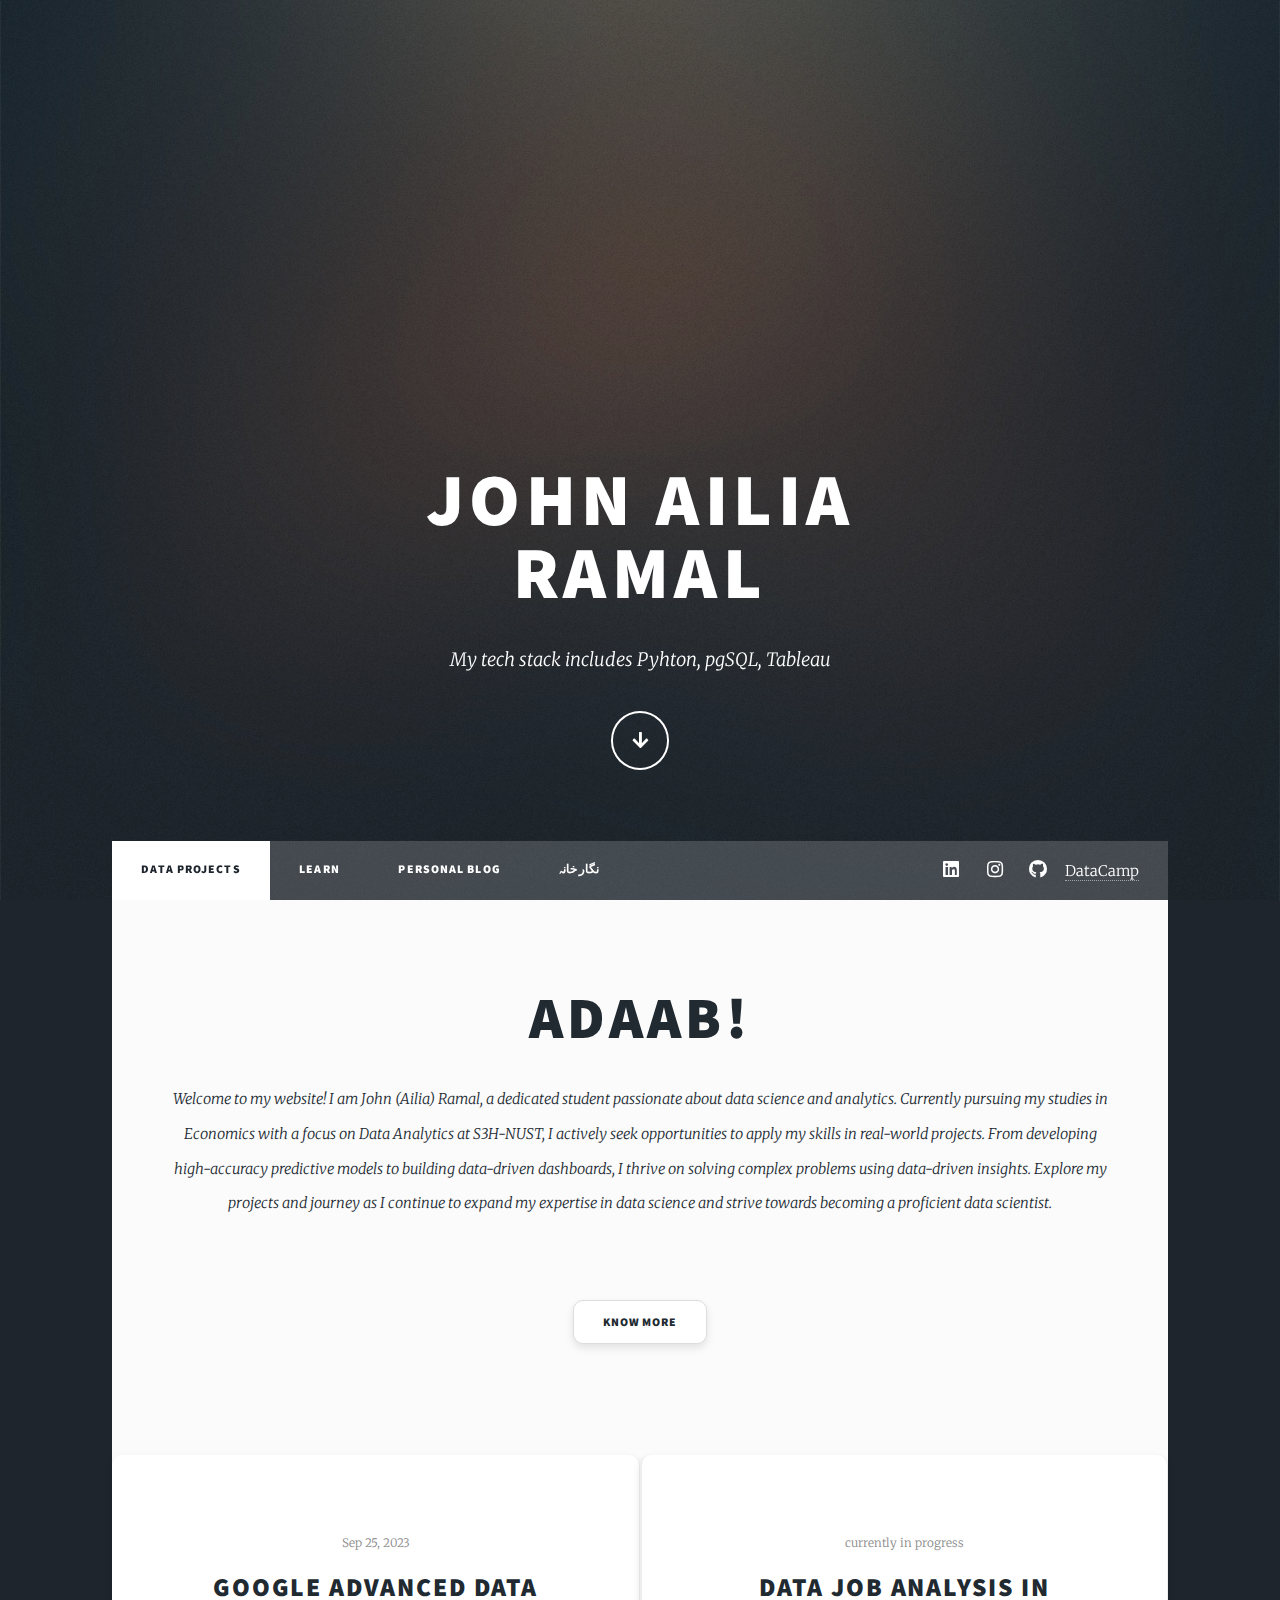
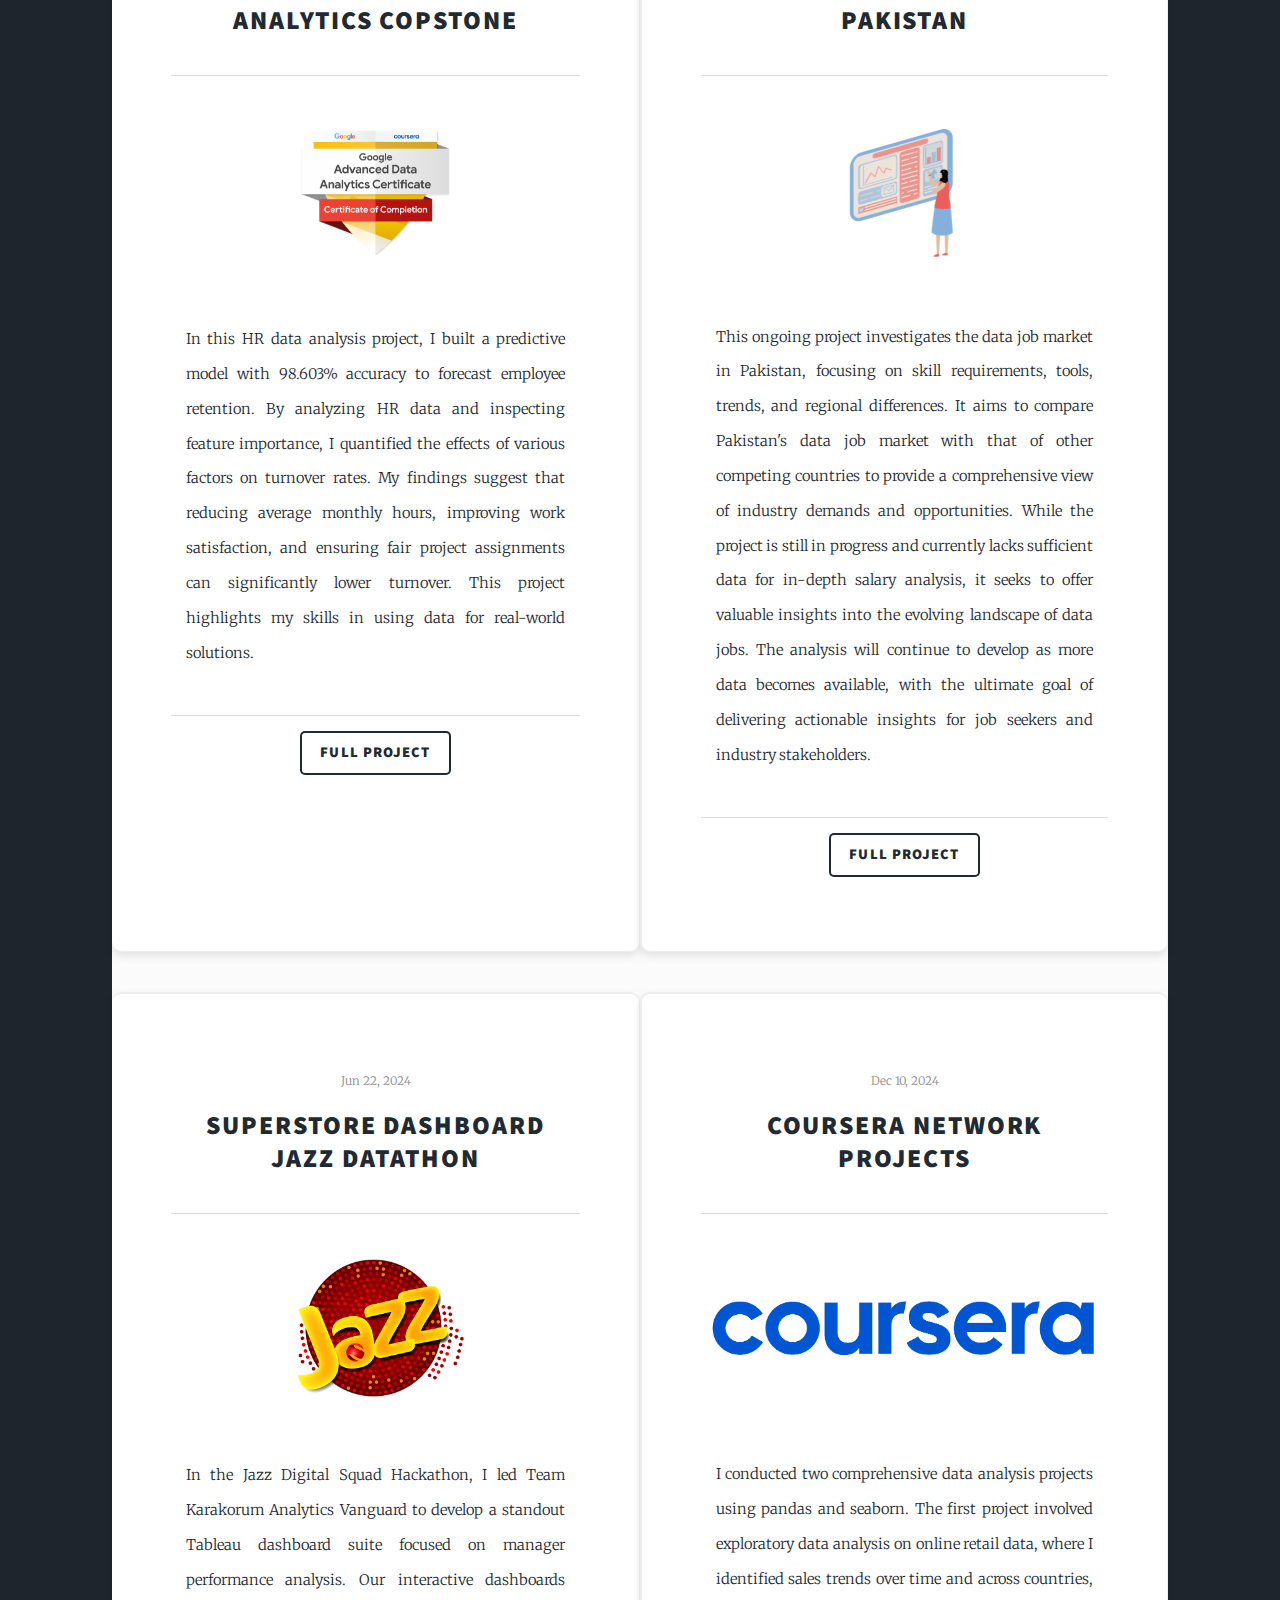
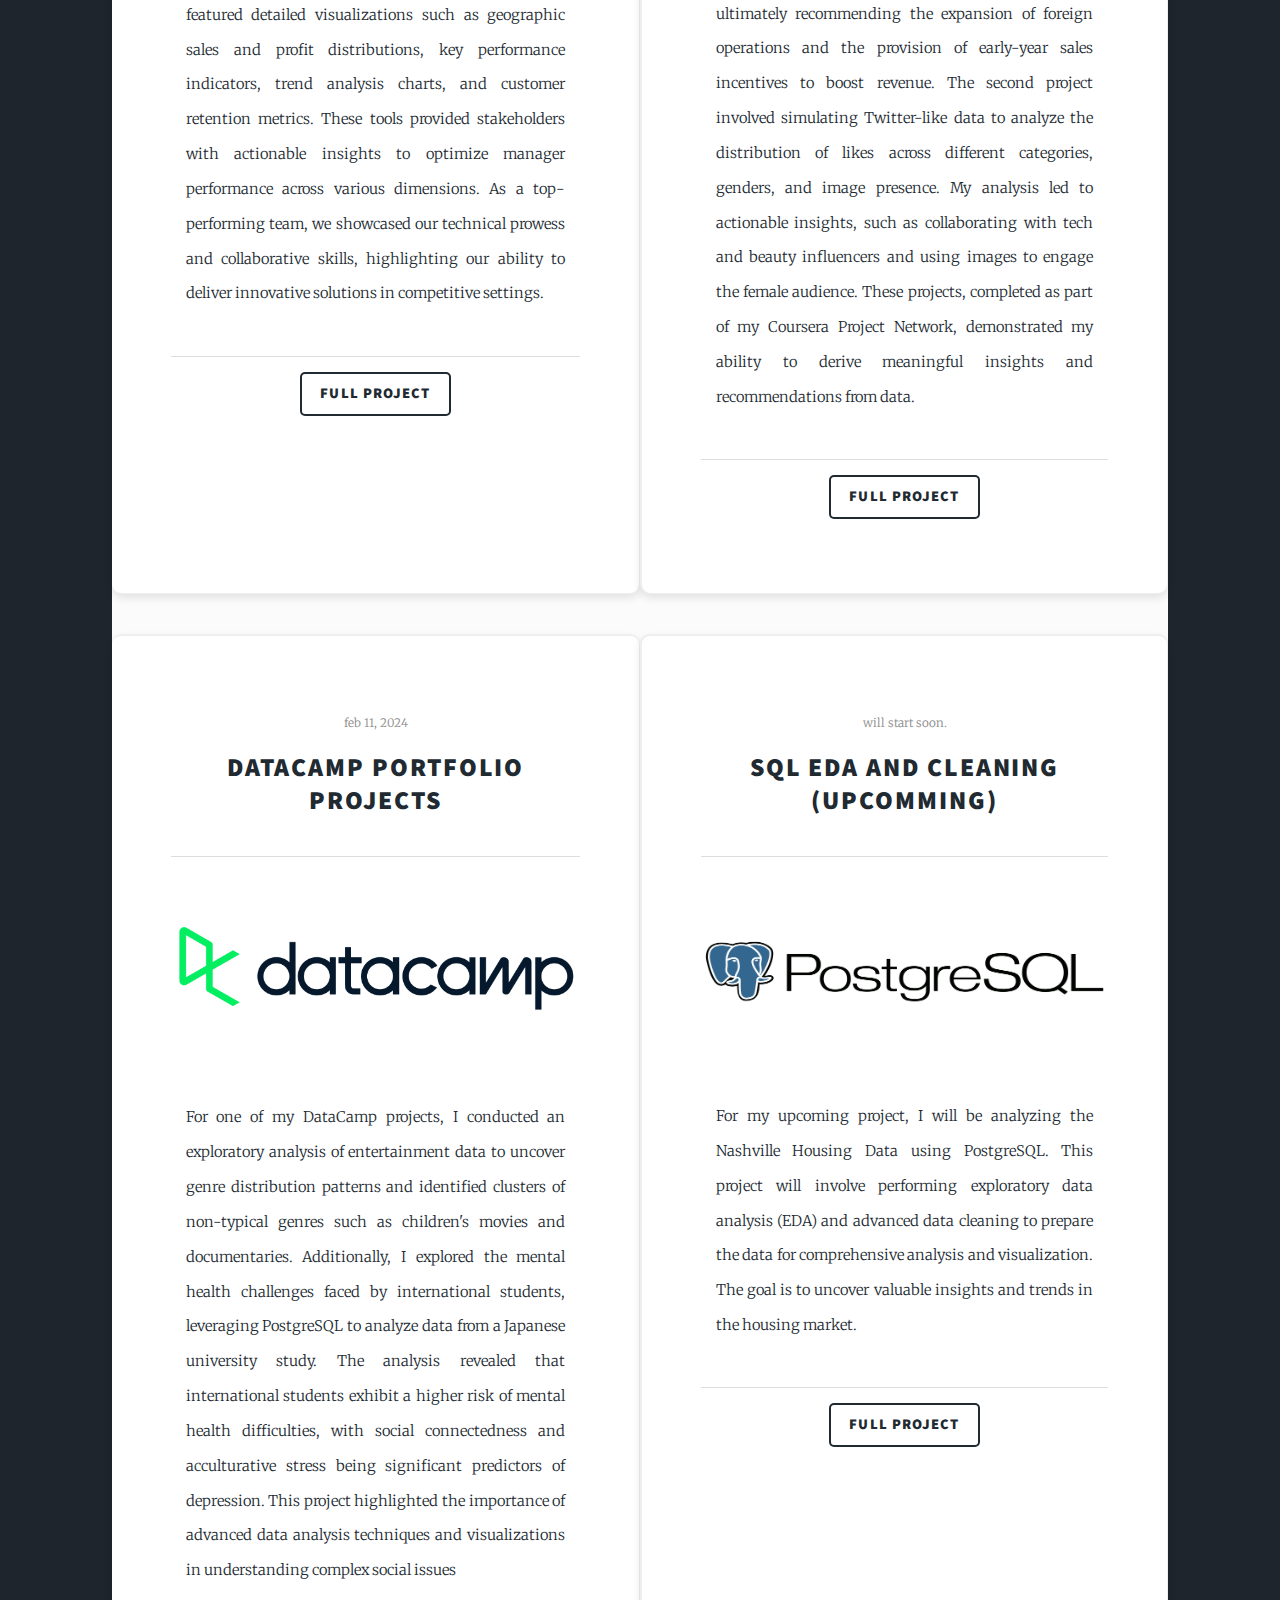
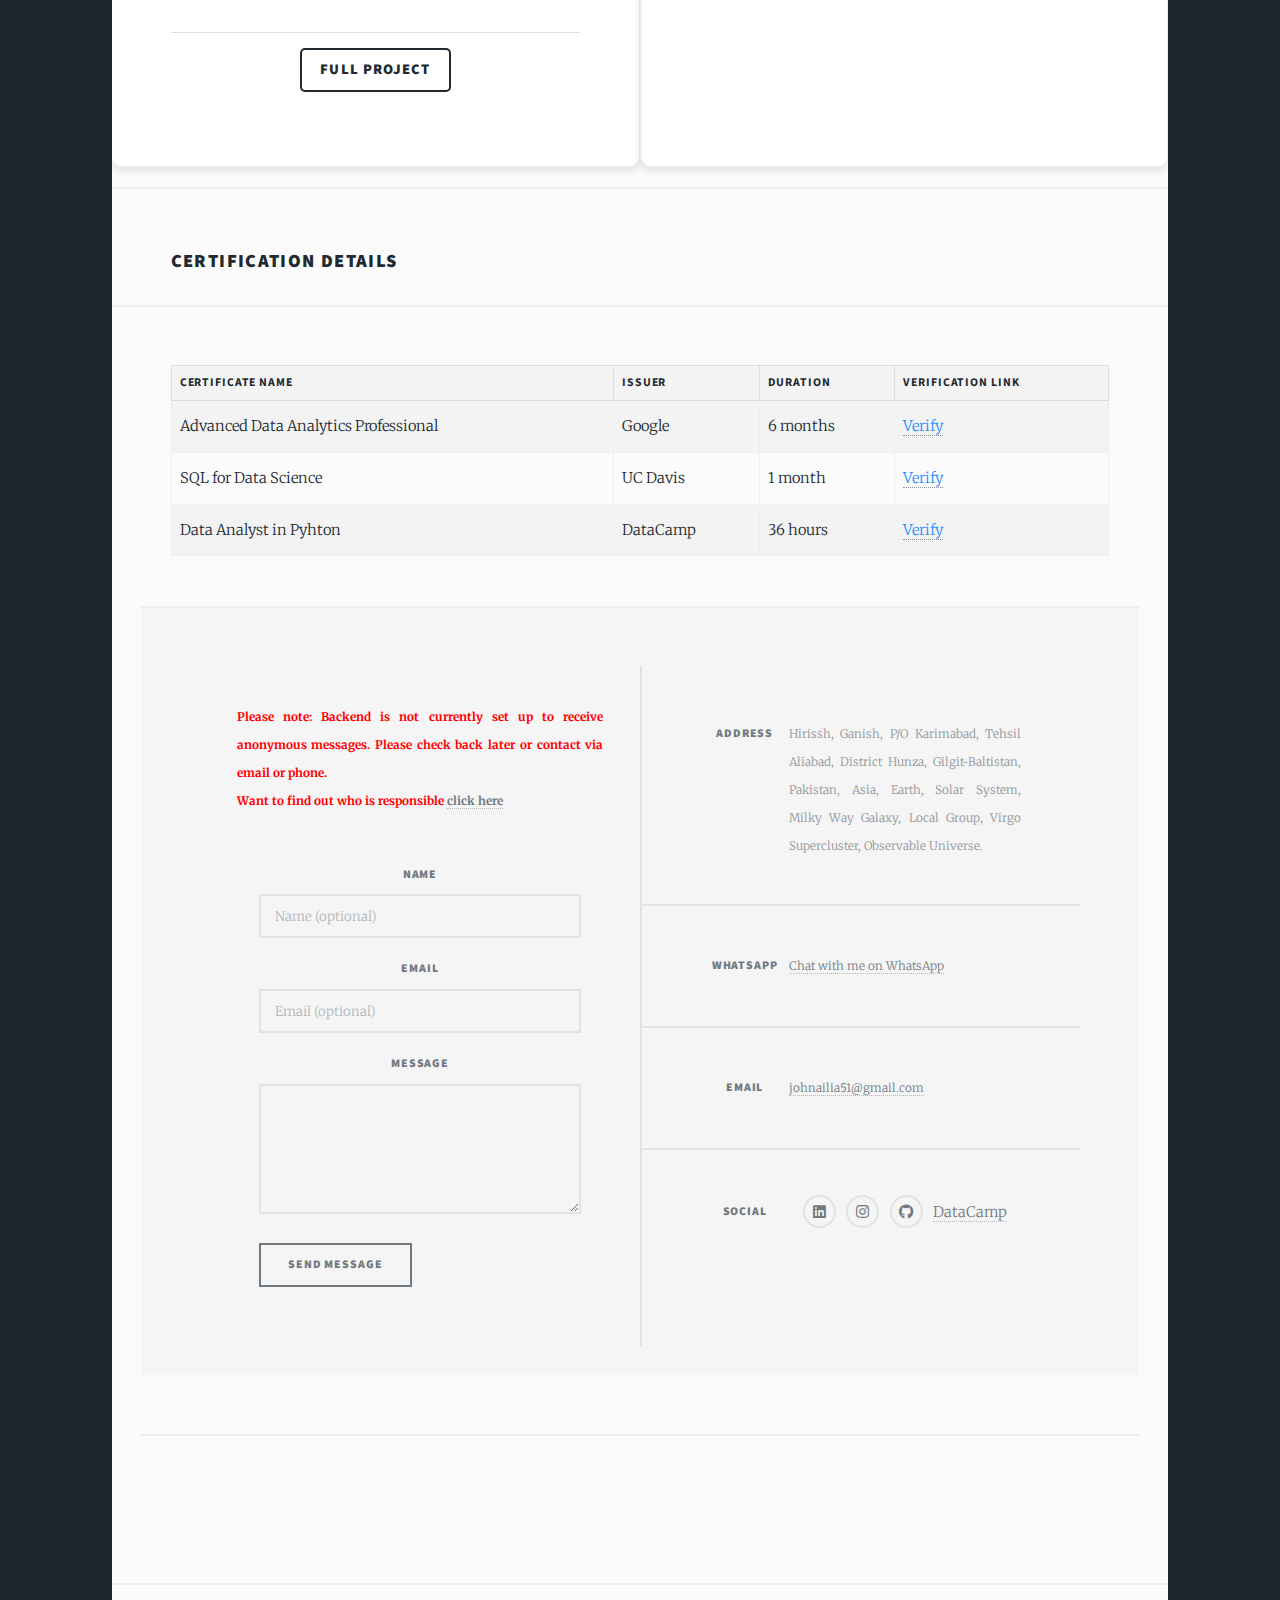
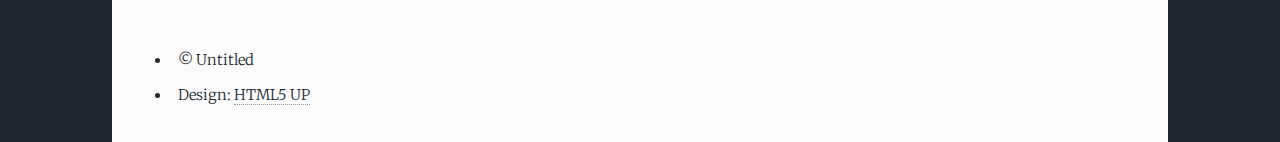
==== commit 176bc2a3: "minor changes" ====
--- a/index.html
+++ b/index.html
@@ -188,7 +188,7 @@
                <form method="post" action="https://johnramal-github-io-1.onrender.com/send">
                   <input type="hidden" name="redirect_url" value="{{ request.url }}" />
                   <div class="fields">
-                     <p class="warning">Please note: Backend is not currently set up to receive anonymous messages. Please check back later or contact via email or phone.</p>
+                     <p class="warning">Please note: Backend is not currently set up to receive anonymous messages. Please check back later or contact via email or phone. <br> Want to find out who is responsible <a href="team.html">click here</a></p>
                      <div class="field">
                         <label for="name">Name</label>
                         <input type="text" name="name" id="name" placeholder="Name (optional)" class="small-placeholder" />
--- a/assets/css/main.css
+++ b/assets/css/main.css
@@ -3759,7 +3759,7 @@
 /* Main */
 
 #main {
-	background-color: #ffffff;
+	background-color: #fbfbfb;
 	position: relative;
 	margin: 0 auto;
 	width: calc(100% - 4rem);
@@ -4737,6 +4737,7 @@
 		border-radius: 10px;
 		box-shadow: 0 4px 8px rgba(0, 0, 0, 0.1);
 		overflow: hidden;
+		background-color: #ffffff;
 		margin: 20px 0;
 		transition: transform 0.2s;
 	}
@@ -4791,4 +4792,68 @@
 		border: none; /* Remove border from buttons */
 	}
 	
-	+/* Creative styling for the team section */
+.team-section {
+	padding: 50px 0;
+	text-align: center;
+	color: #fff;
+  }
+  
+  .team-section h2 {
+	font-size: 2.8em;
+	margin-bottom: 20px;
+	color: #2c3e50;
+	text-shadow: 2px 2px 4px rgba(0, 0, 0, 0.2);
+  }
+  
+  .team-container {
+	display: flex;
+	flex-wrap: wrap;
+	justify-content: center;
+	gap: 20px;
+  }
+  
+  .team-member.card {
+	position: relative;
+	width: 250px;
+	text-align: center;
+	background: #fff;
+	border-radius: 10px;
+	padding: 20px;
+	transition: transform 0.3s, box-shadow 0.3s;
+  }
+  
+  .team-member.card:hover {
+	transform: scale(1.05);
+	box-shadow: 0 10px 20px rgba(0, 0, 0, 0.2);
+  }
+  
+  .team-member img {
+	width: 100%;
+	border-radius: 50%;
+	box-shadow: 0 10px 20px rgba(0, 0, 0, 0.2);
+	transition: box-shadow 0.3s;
+  }
+  
+  .team-member img:hover {
+	box-shadow: 0 15px 30px rgba(0, 0, 0, 0.3);
+  }
+  
+  .team-member h3 {
+	font-size: 1.4em;
+	margin-top: 10px;
+	color: #2c3e50;
+	text-shadow: 1px 1px 2px rgba(0, 0, 0, 0.1);
+  }
+  
+  .team-member p {
+	font-size: 1em;
+	color: #666;
+  }
+  
+  .description {
+	margin-top: 10px;
+	font-size: 0.9em;
+	color: #2c3e50;
+  }
+  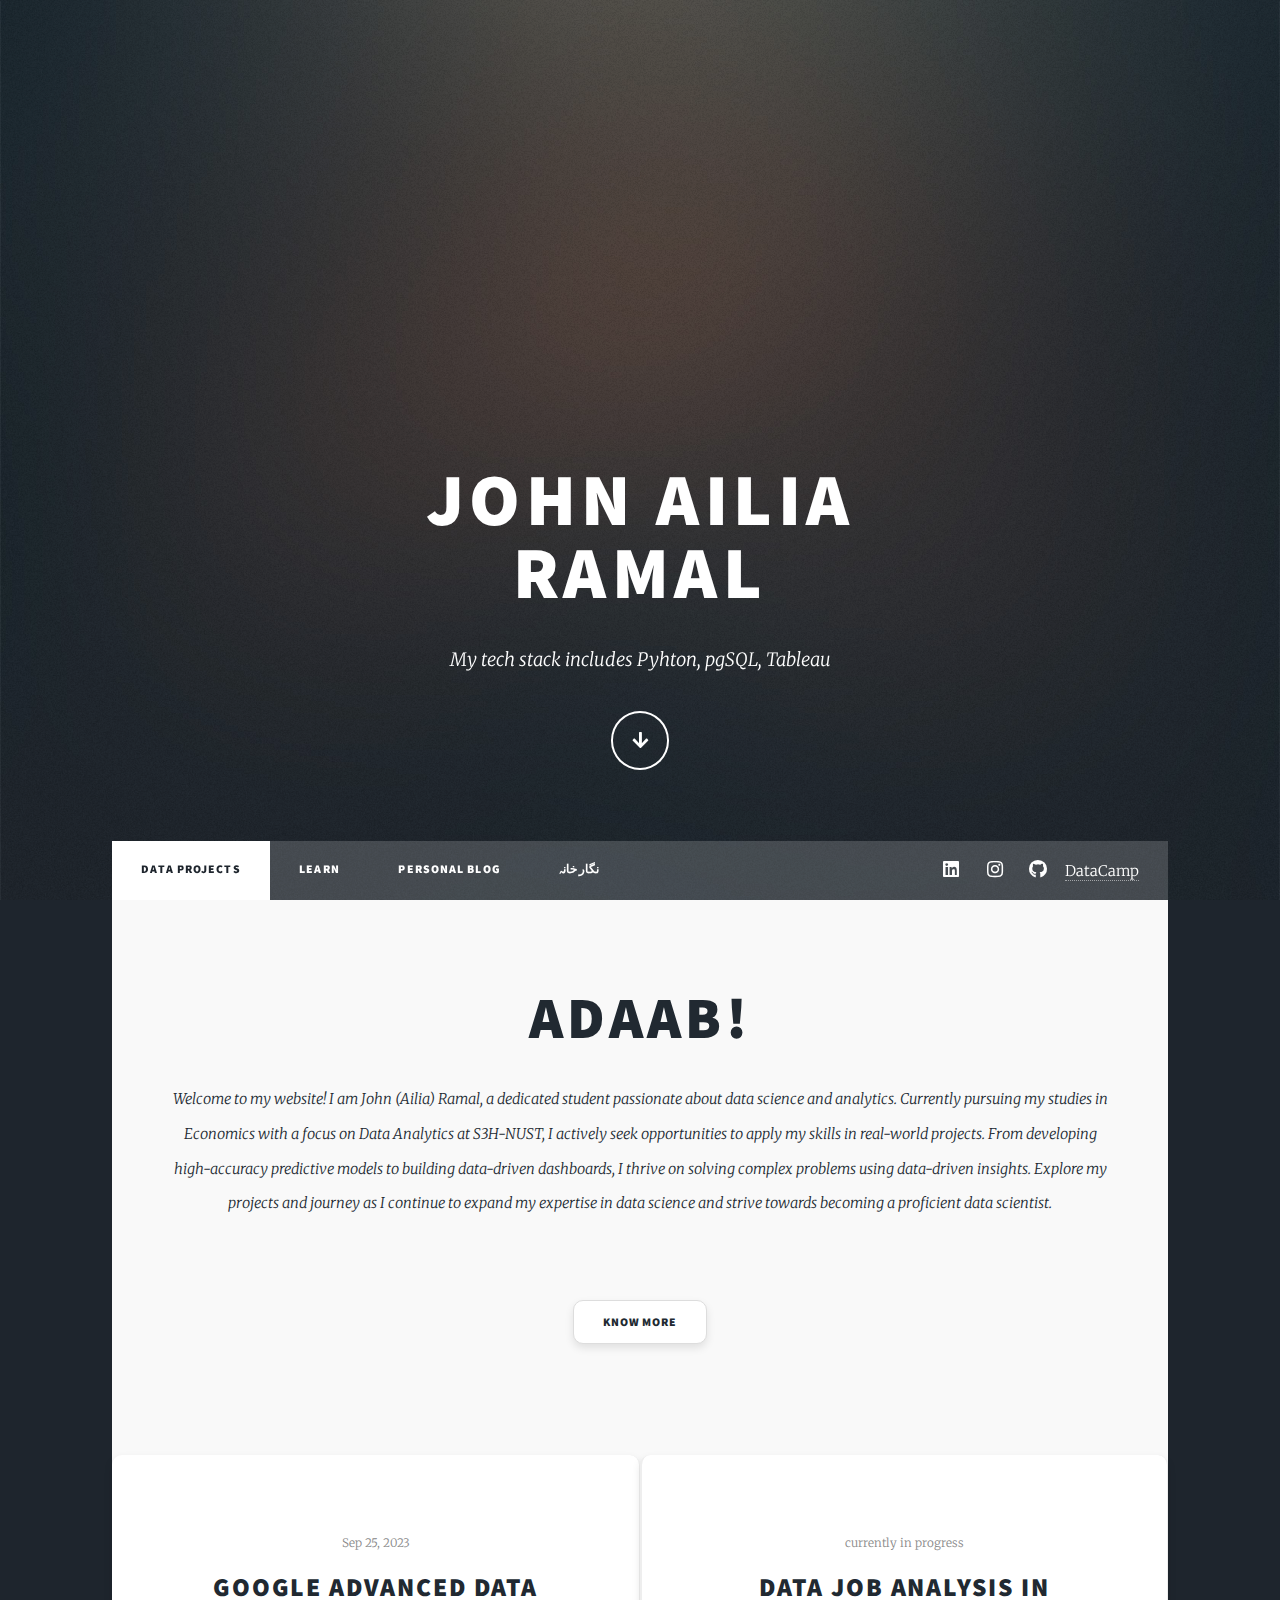
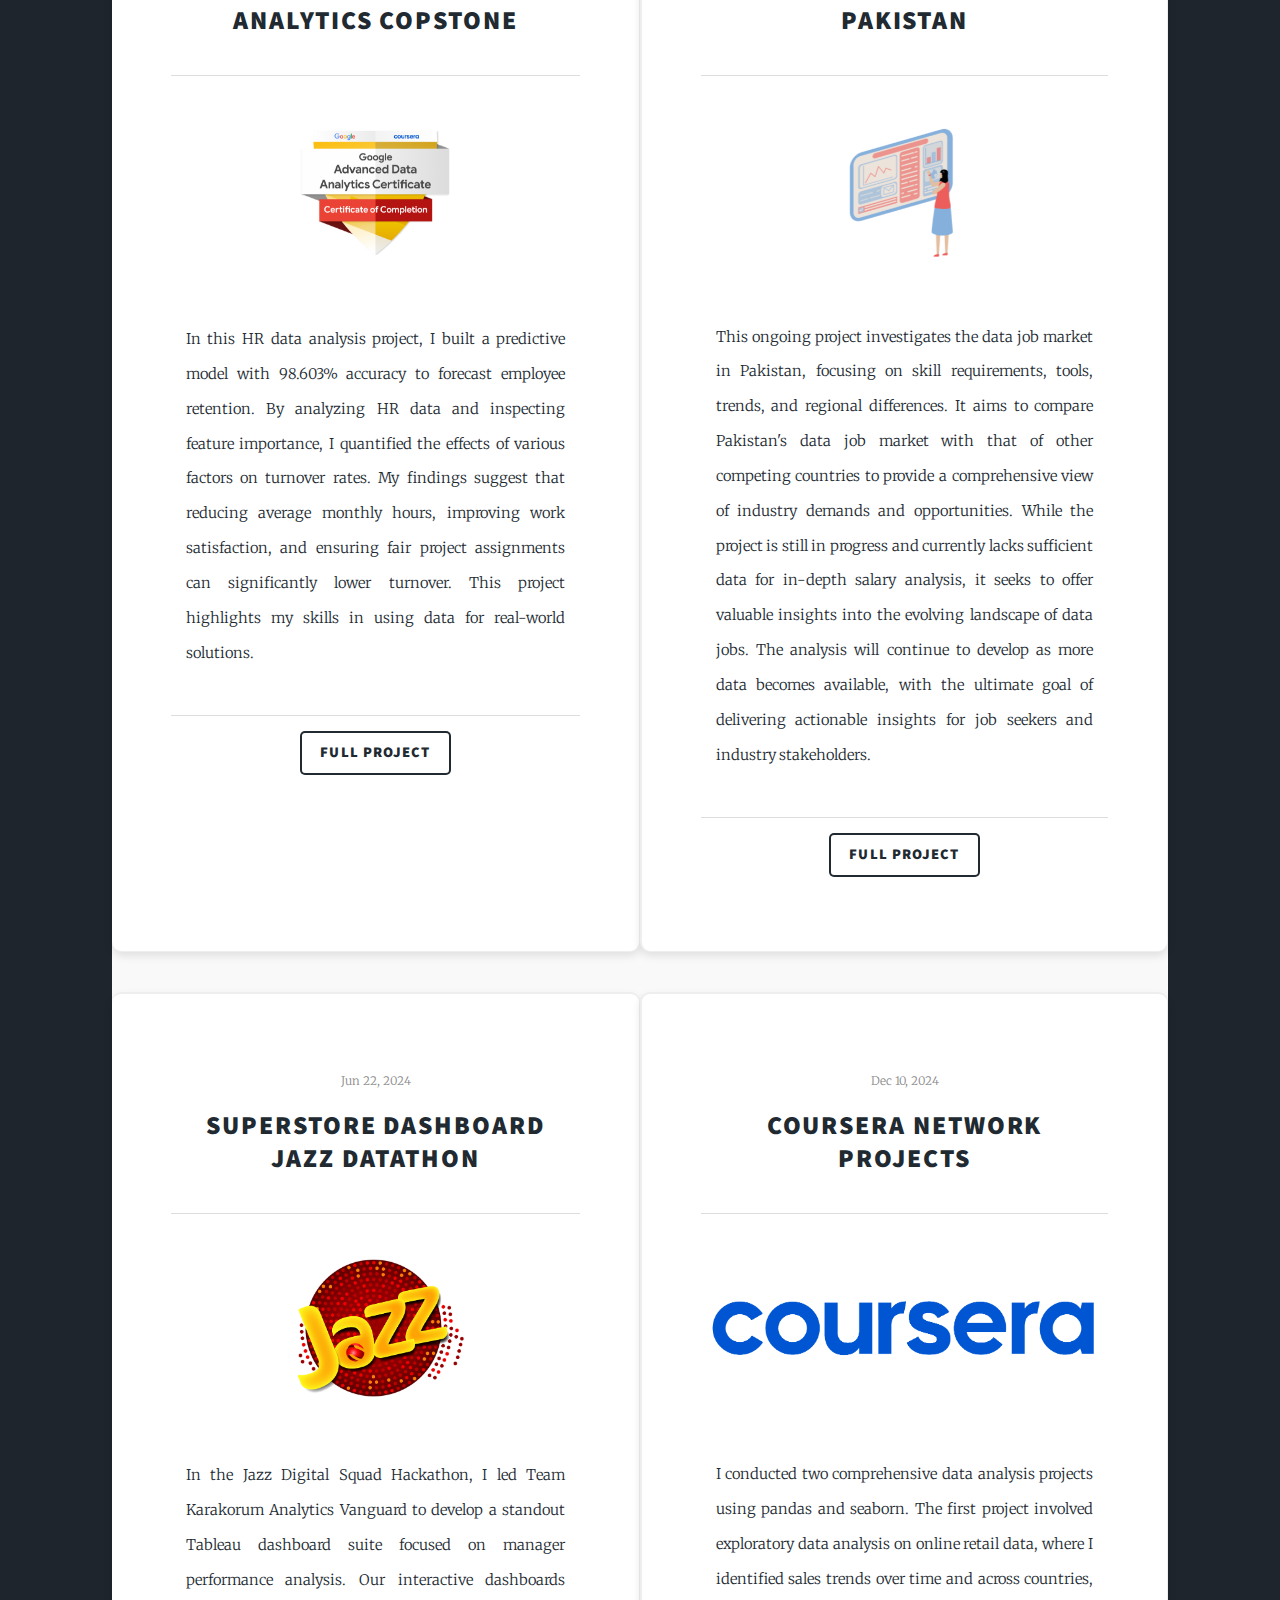
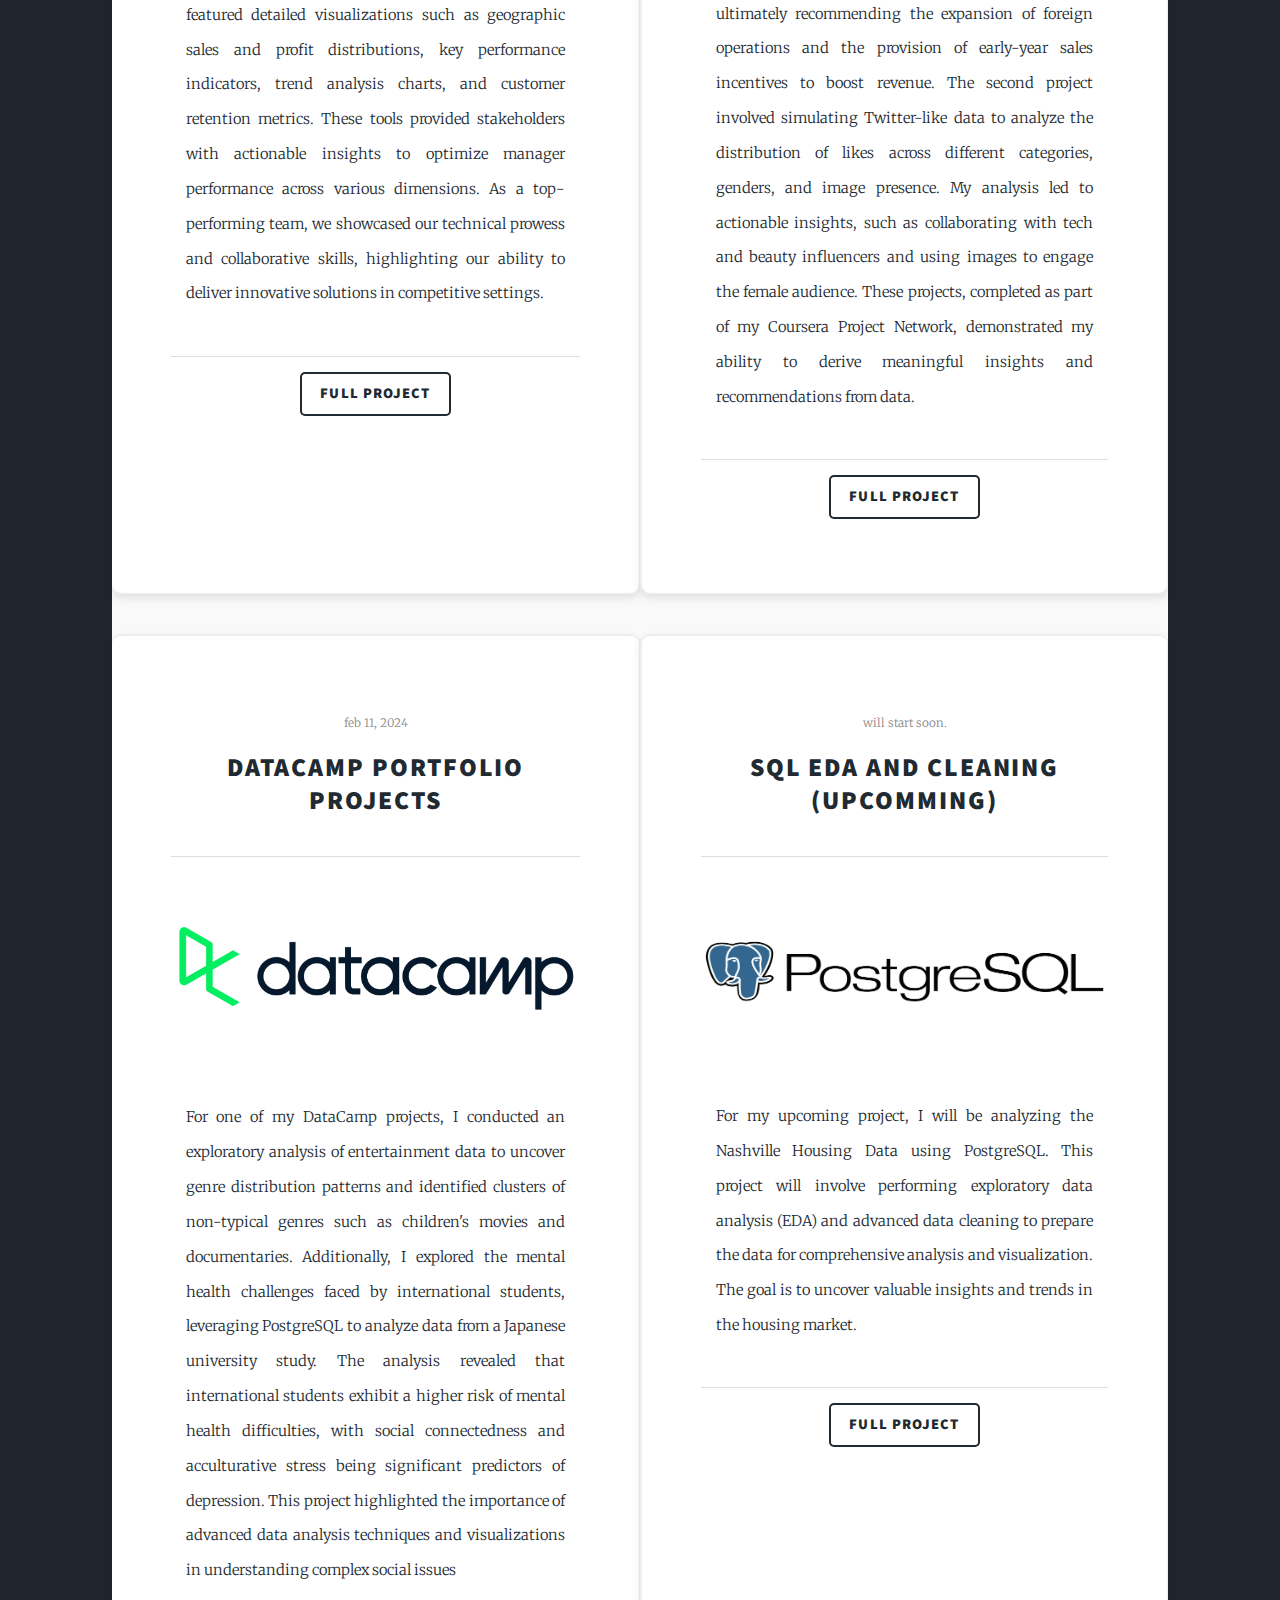
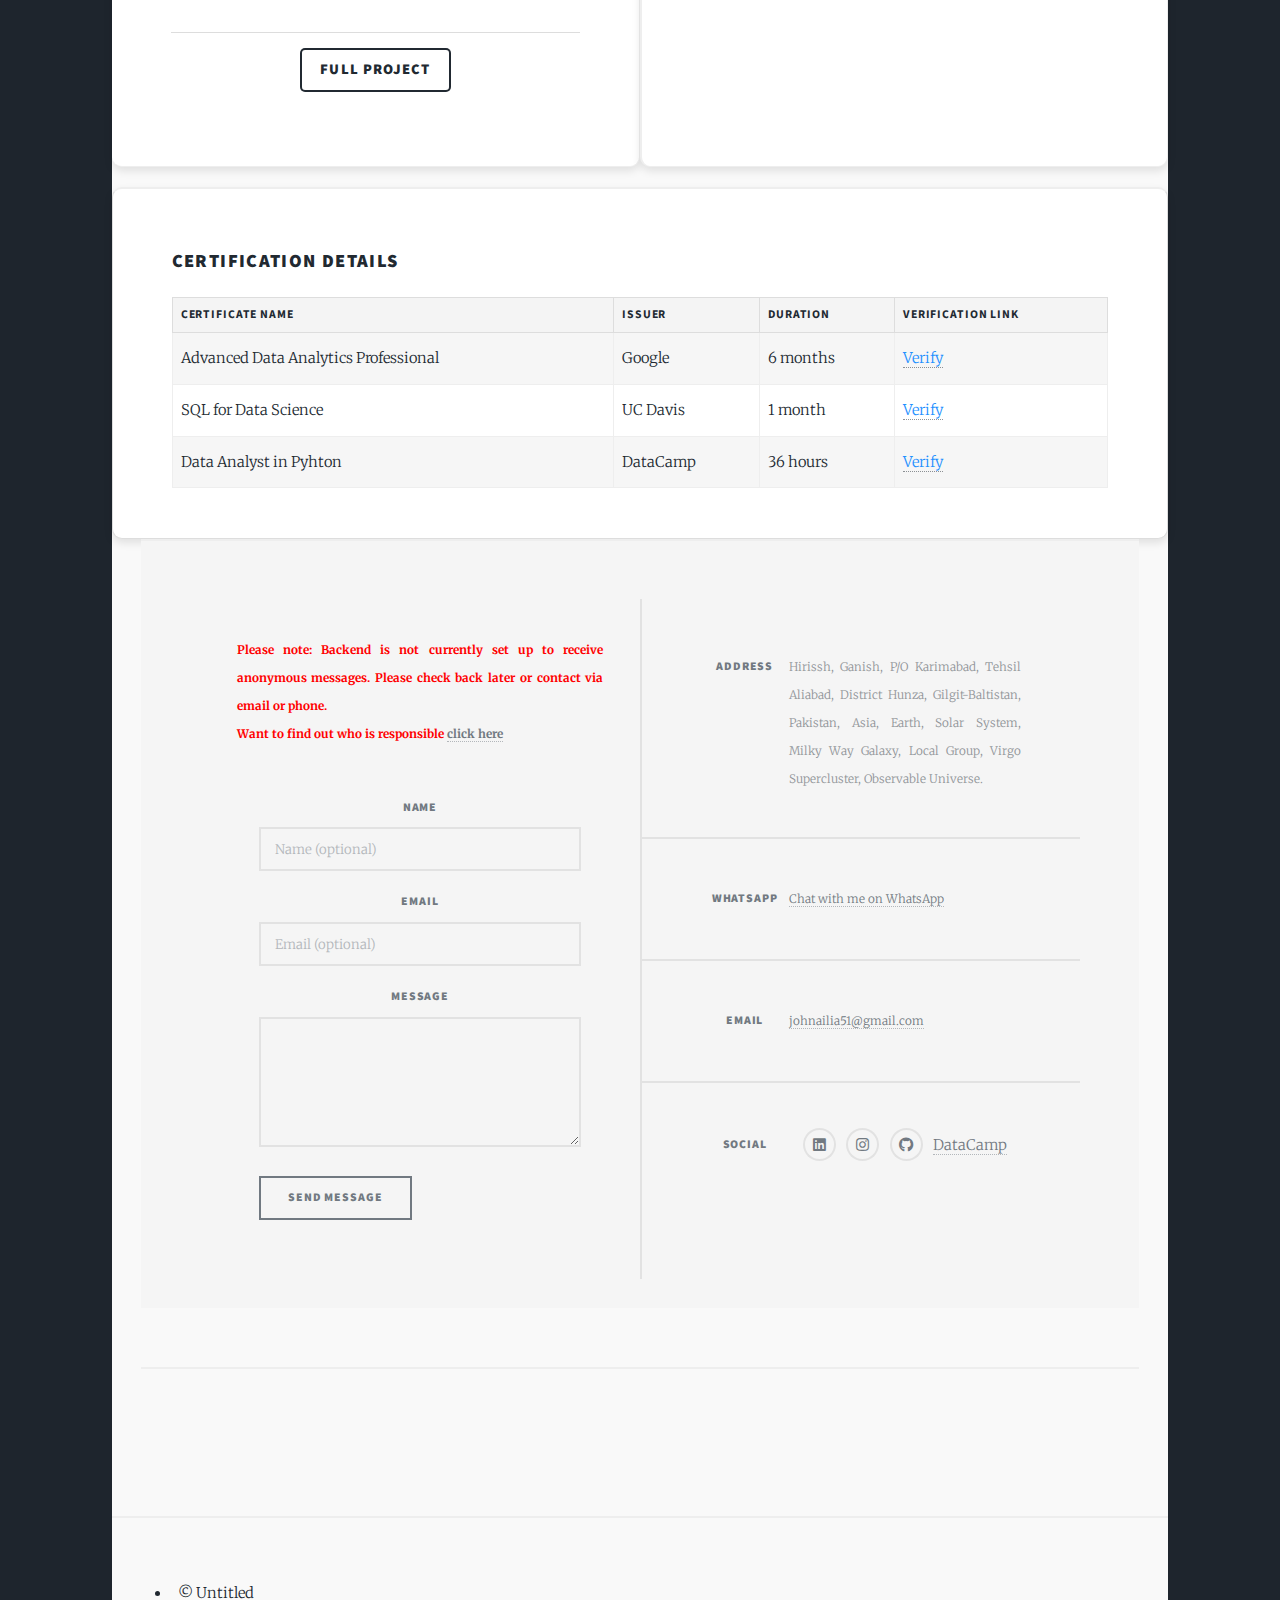
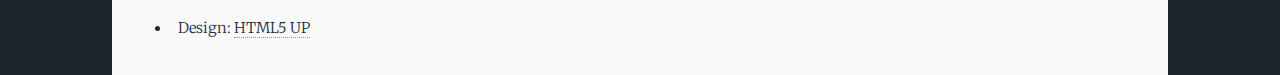
==== commit 07f1ac63: "used card style for cert deatails" ====
--- a/index.html
+++ b/index.html
@@ -148,8 +148,8 @@
                </ul>
             </article>
          </section>
-         <h3>Certification Details</h3>
-         <div class="table-wrapper">
+         <div class="table-wrapper card">
+            <h3>Certification Details</h3>
             <table class="alt">
                <thead>
                   <tr>
--- a/assets/css/main.css
+++ b/assets/css/main.css
@@ -3759,7 +3759,7 @@
 /* Main */
 
 #main {
-	background-color: #fbfbfb;
+	background-color: #f9f9f9;
 	position: relative;
 	margin: 0 auto;
 	width: calc(100% - 4rem);
@@ -4810,12 +4810,12 @@
 	display: flex;
 	flex-wrap: wrap;
 	justify-content: center;
-	gap: 20px;
+	gap: 10px;
   }
   
   .team-member.card {
 	position: relative;
-	width: 250px;
+	width: 300px;
 	text-align: center;
 	background: #fff;
 	border-radius: 10px;
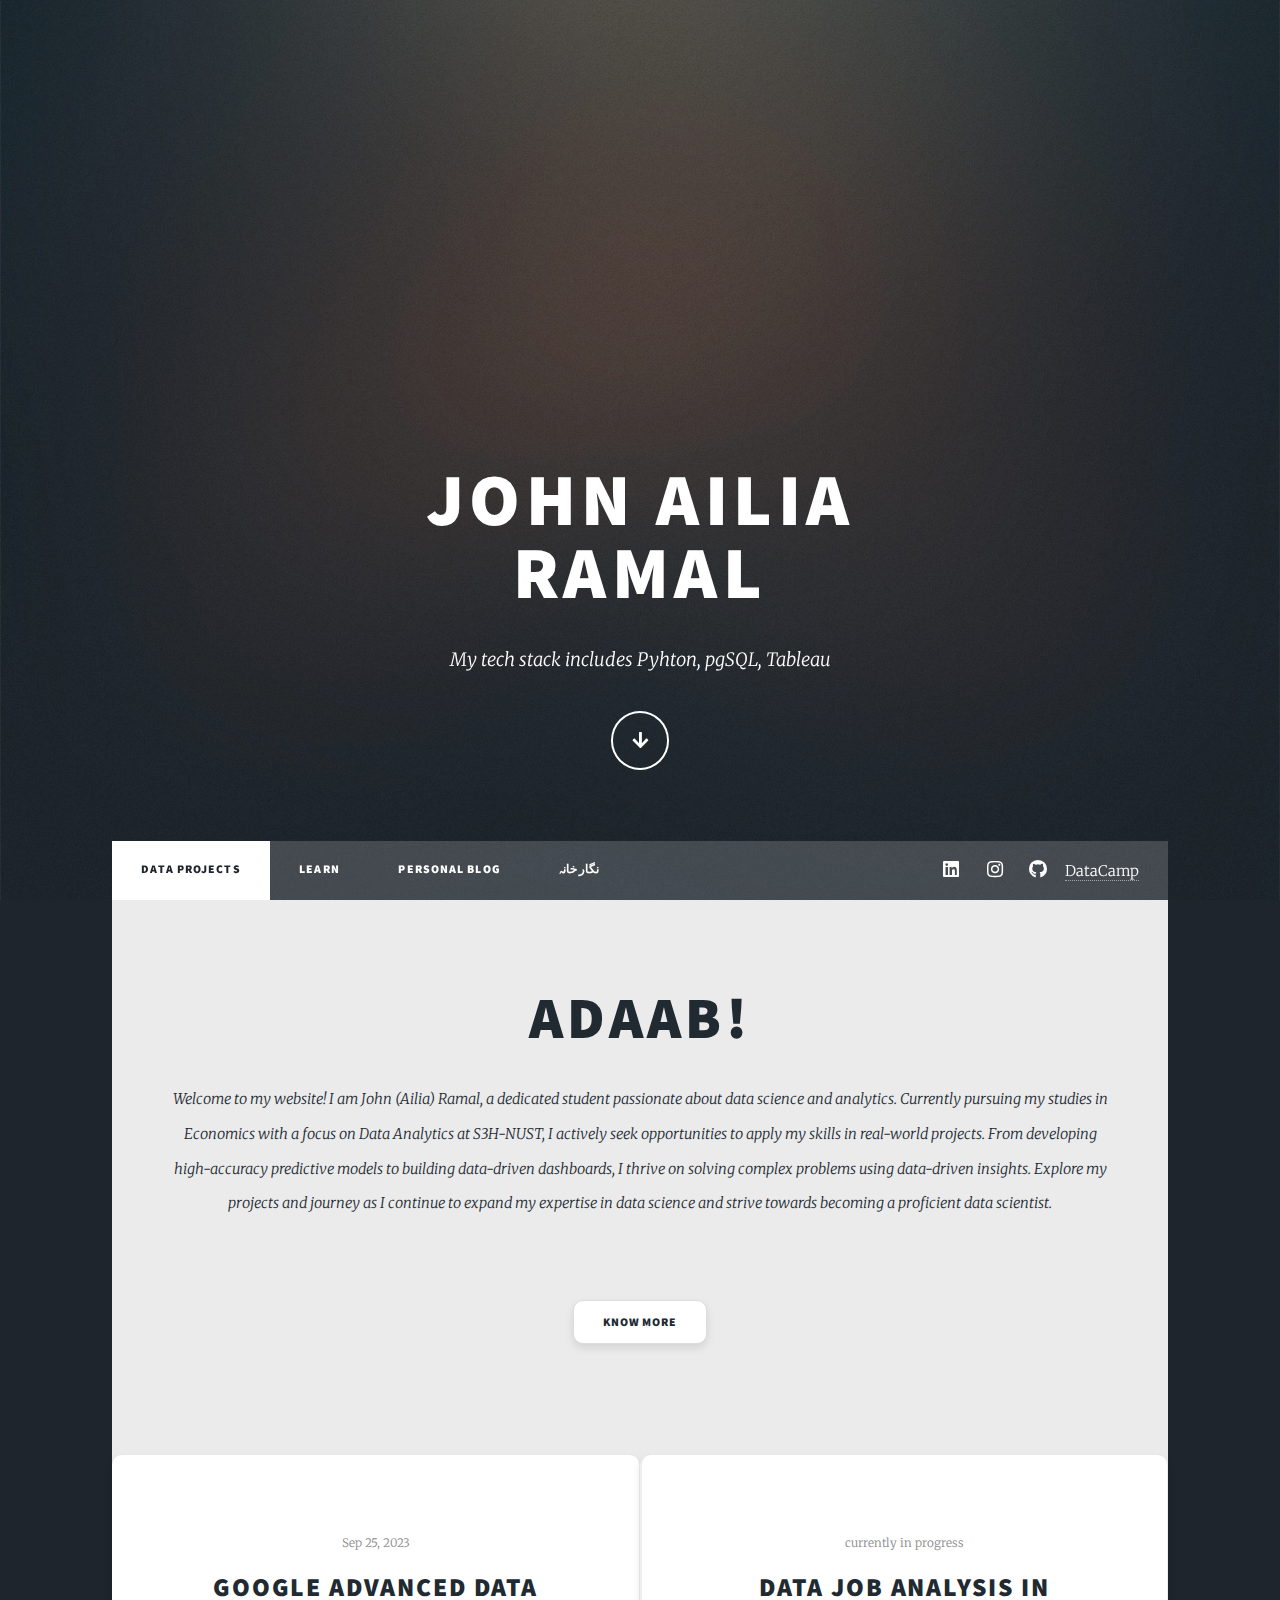
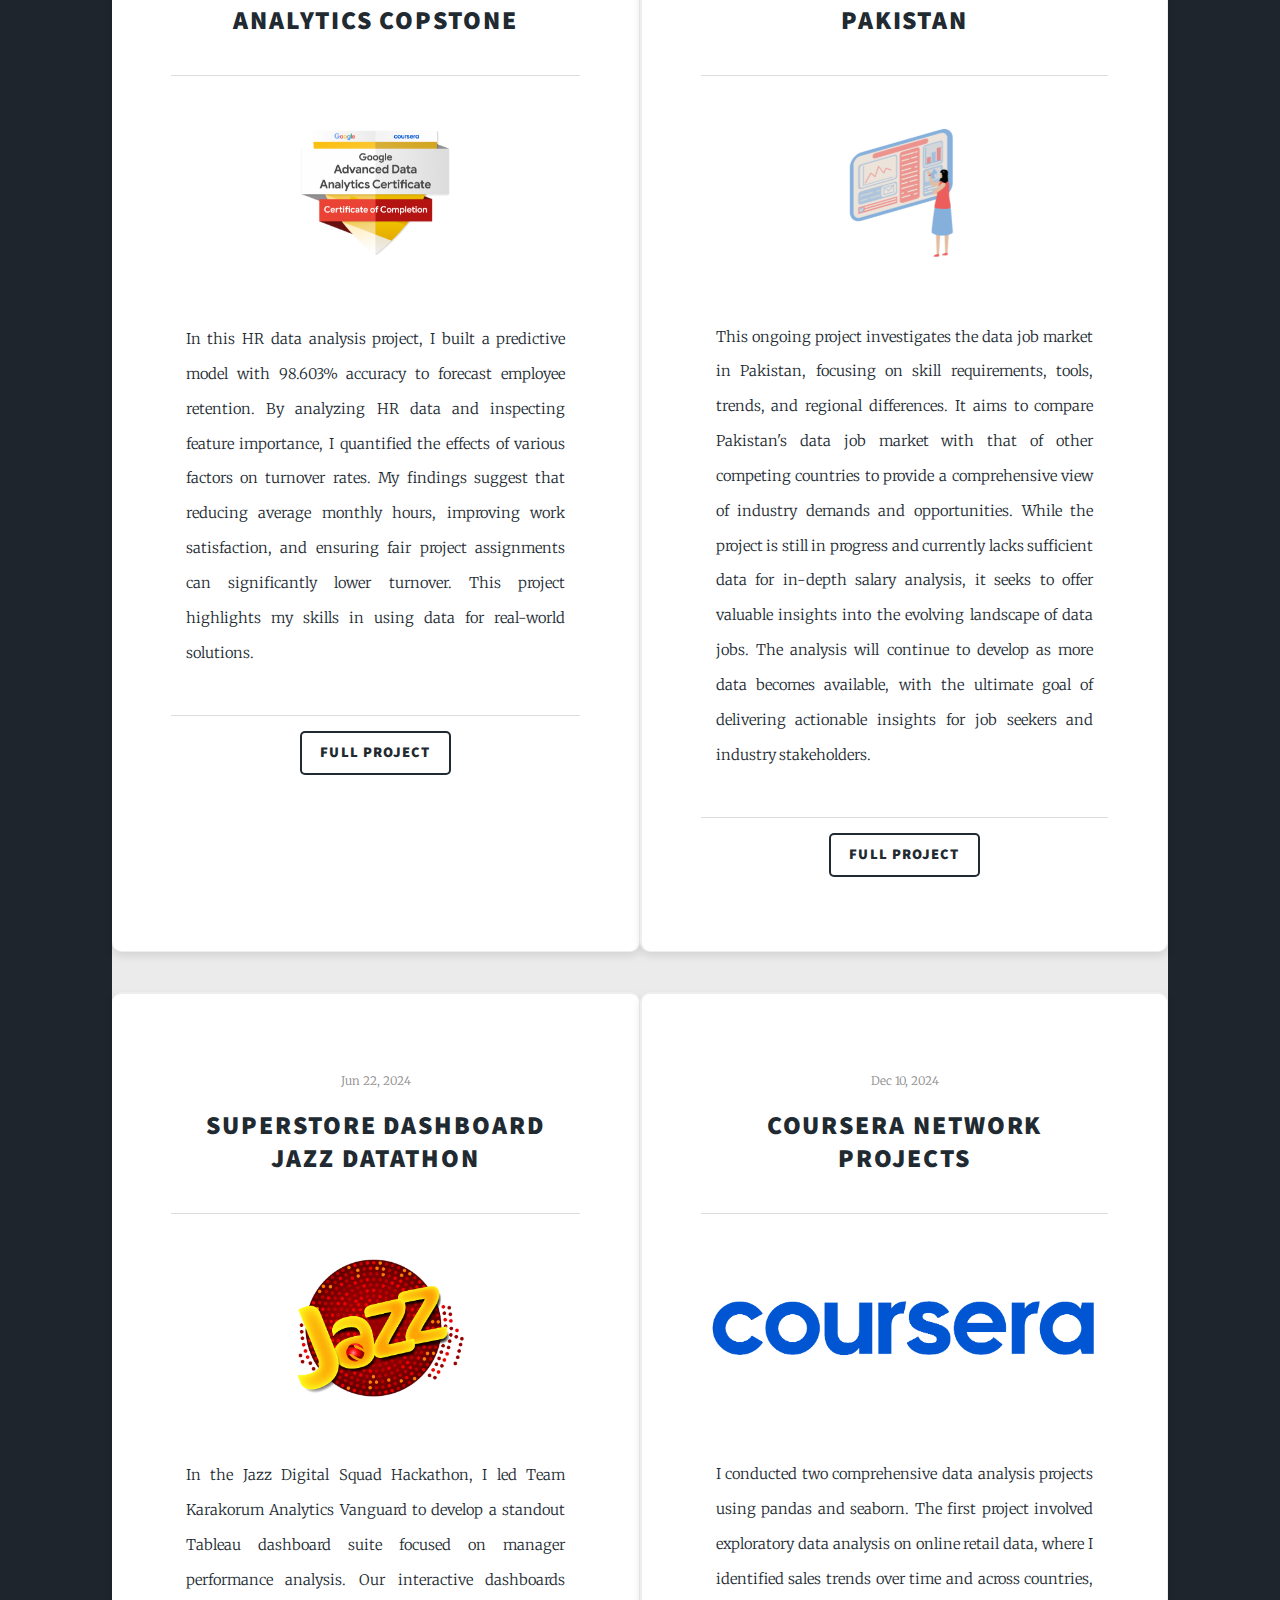
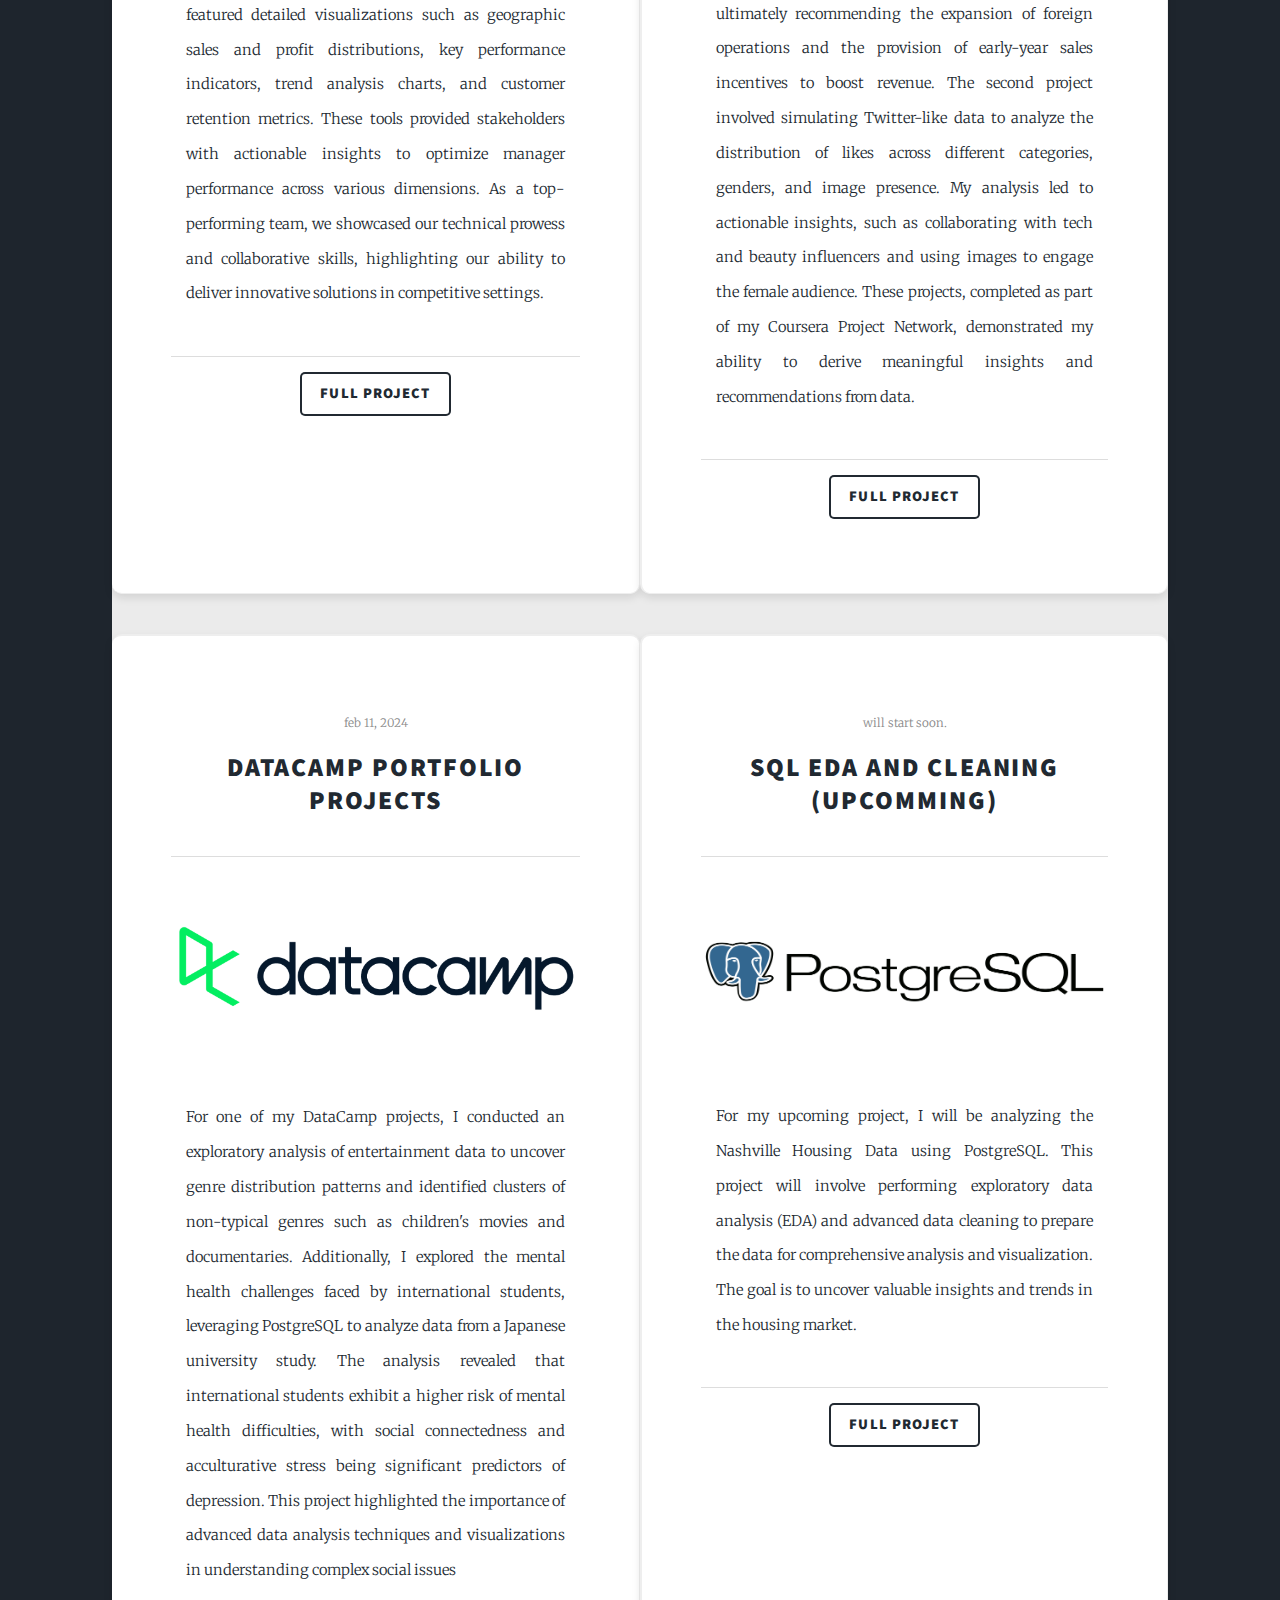
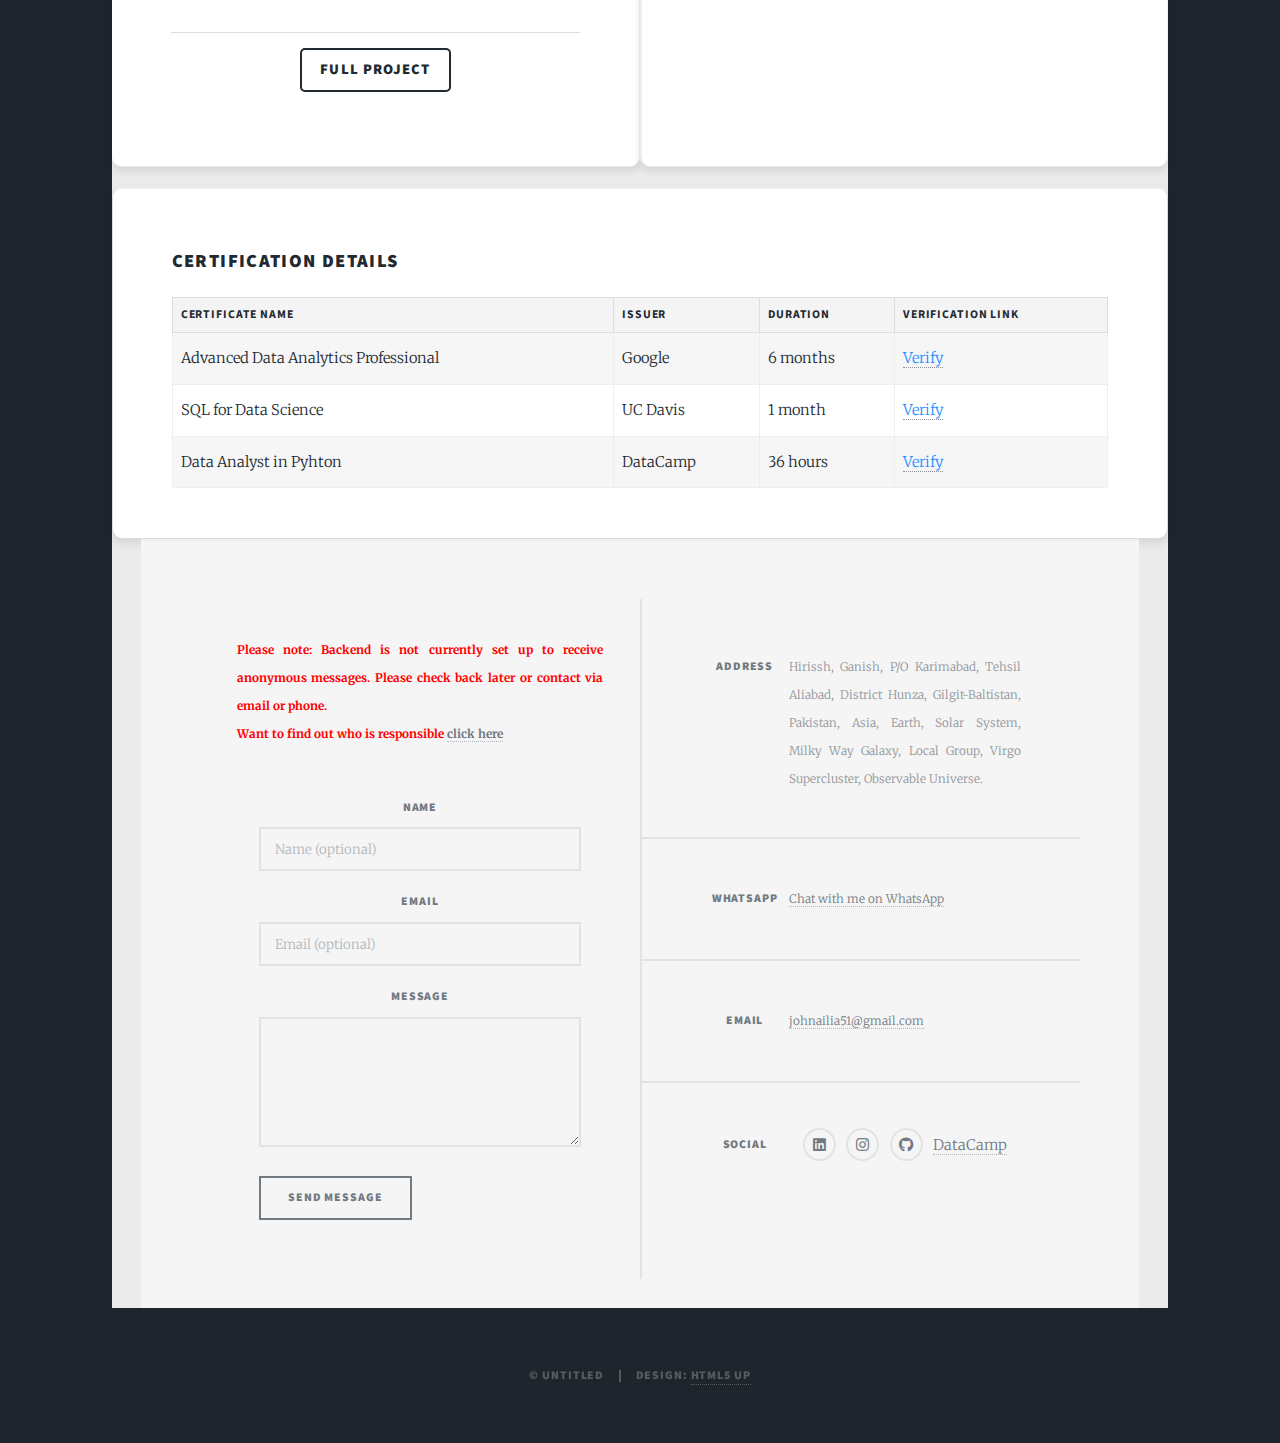
==== commit acbdcc20: "minor adjustments" ====
--- a/index.html
+++ b/index.html
@@ -231,20 +231,22 @@
                </section>
             </section>
          </footer>
-         <!-- Copyright -->
-         <div id="copyright">					</div>
-         <ul>
-            <li>&copy; Untitled</li>
-            <li>Design: <a href="https://html5up.net">HTML5 UP</a></li>
-         </ul>
       </div>
-      <!-- Scripts -->
-      <script src="assets/js/jquery.min.js"></script>
-      <script src="assets/js/jquery.scrollex.min.js"></script>
-      <script src="assets/js/jquery.scrolly.min.js"></script>
-      <script src="assets/js/browser.min.js"></script>
-      <script src="assets/js/breakpoints.min.js"></script>
-      <script src="assets/js/util.js"></script>
-      <script src="assets/js/main.js"></script>
-   </body>
+        <!-- Copyright -->
+        <div id="copyright">
+         <ul><li>&copy; Untitled</li><li>Design: <a href="https://html5up.net">HTML5 UP</a></li></ul>
+     </div>
+
+ </div>
+
+ <!-- Scripts -->
+ <script src="assets/js/jquery.min.js"></script>
+ <script src="assets/js/jquery.scrollex.min.js"></script>
+ <script src="assets/js/jquery.scrolly.min.js"></script>
+ <script src="assets/js/browser.min.js"></script>
+ <script src="assets/js/breakpoints.min.js"></script>
+ <script src="assets/js/util.js"></script>
+ <script src="assets/js/main.js"></script>
+
+</body>
 </html>--- a/assets/css/main.css
+++ b/assets/css/main.css
@@ -3759,7 +3759,7 @@
 /* Main */
 
 #main {
-	background-color: #f9f9f9;
+	background-color: #ebebeb;
 	position: relative;
 	margin: 0 auto;
 	width: calc(100% - 4rem);
@@ -4856,4 +4856,48 @@
 	font-size: 0.9em;
 	color: #2c3e50;
   }
-  +  /* Couplet Box Styling */
+.couplet-container {
+    display: flex;
+    flex-direction: column;
+    align-items: center;
+    justify-content: center;
+    border: 2px solid #333;
+    border-radius: 10px;
+    padding: 20px;
+    margin: 20px;
+    background-color: #f9f9f9;
+    max-width: 600px;
+    margin-left: auto;
+    margin-right: auto;
+    box-shadow: 0 4px 8px rgba(0, 0, 0, 0.1);
+}
+
+/* Couplet Text Styling */
+.couplet {
+    font-size: 1.5em;
+    text-align: center;
+    color: #333;
+    margin-bottom: 10px;
+    line-height: 1.6;
+}
+
+/* Explain Button Styling */
+.explain-button {
+    display: flex;
+    justify-content: center;
+    align-items: center;
+    padding: 10px 20px;
+    background-color: #333;
+    color: #fff;
+    border: none;
+    border-radius: 5px;
+    cursor: pointer;
+    text-align: center;
+    font-size: 1em;
+    transition: background-color 0.3s ease;
+}
+
+.explain-button:hover {
+    background-color: #555;
+}
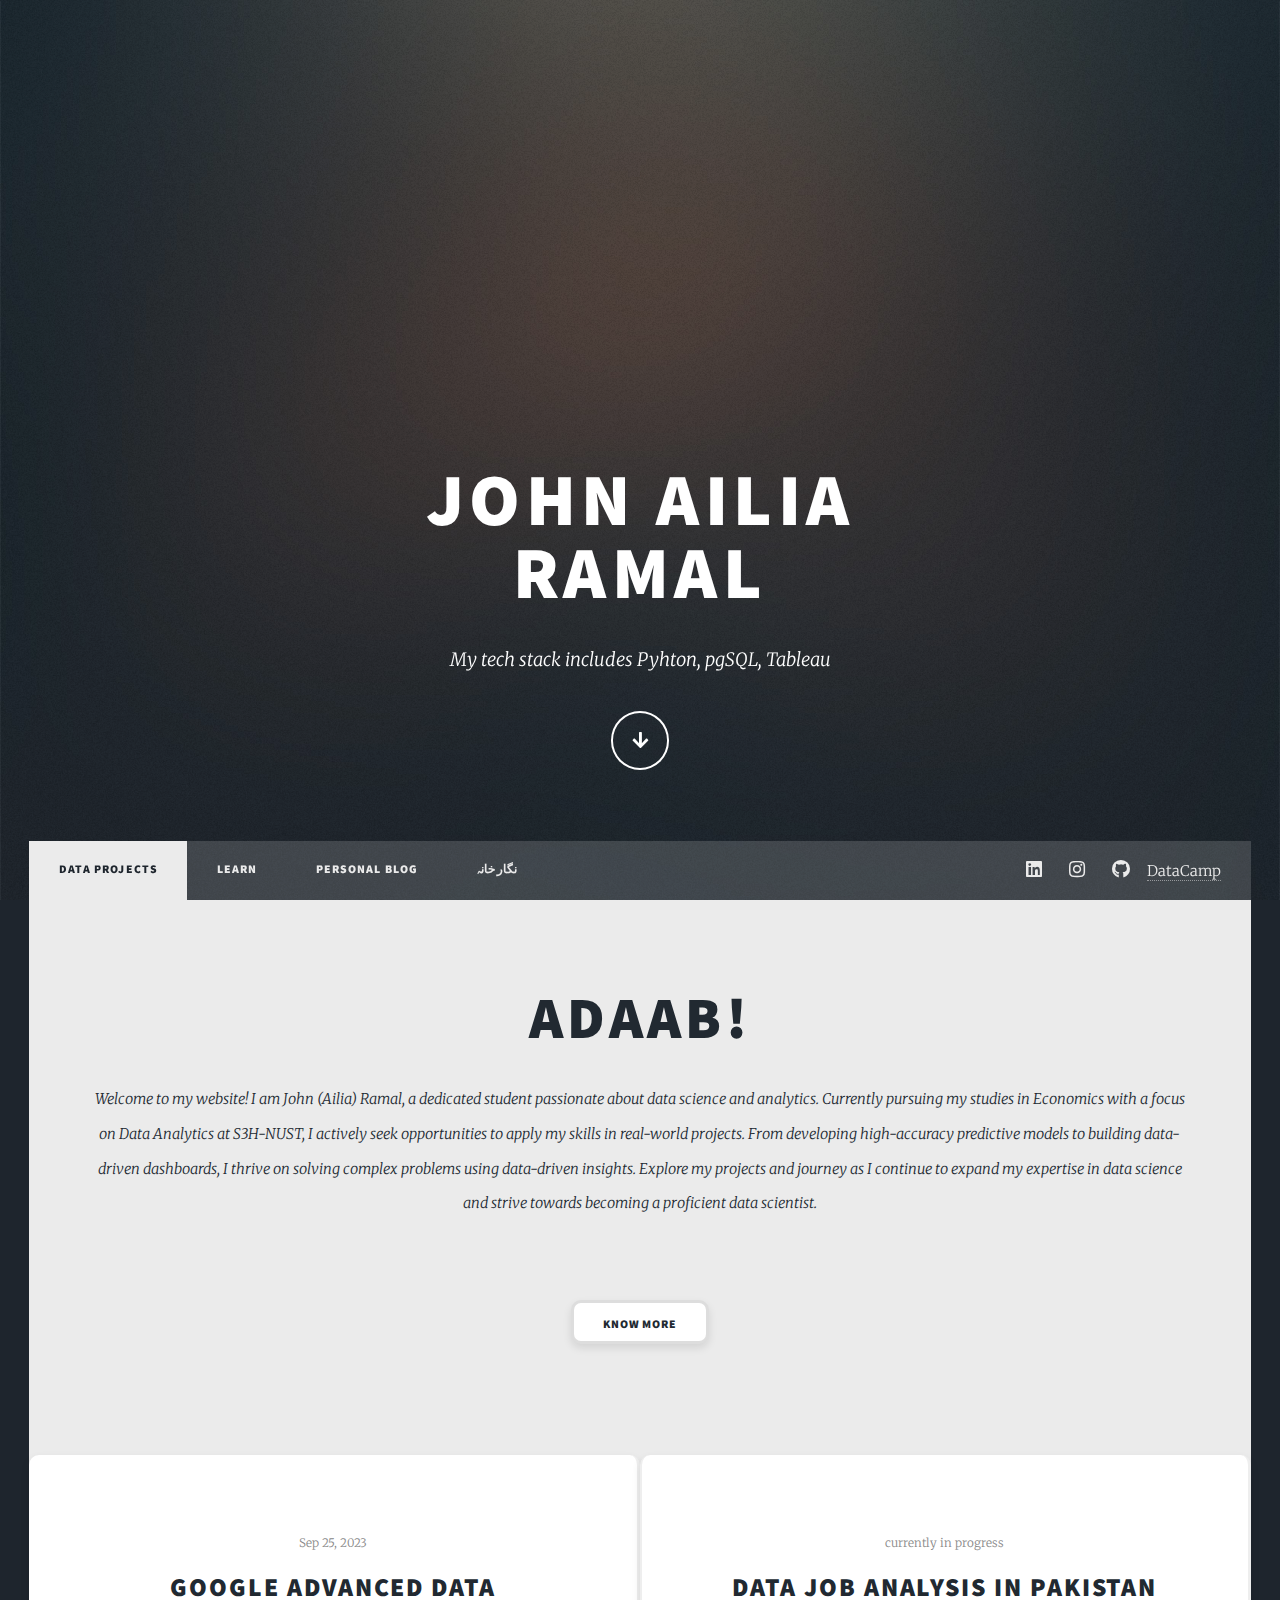
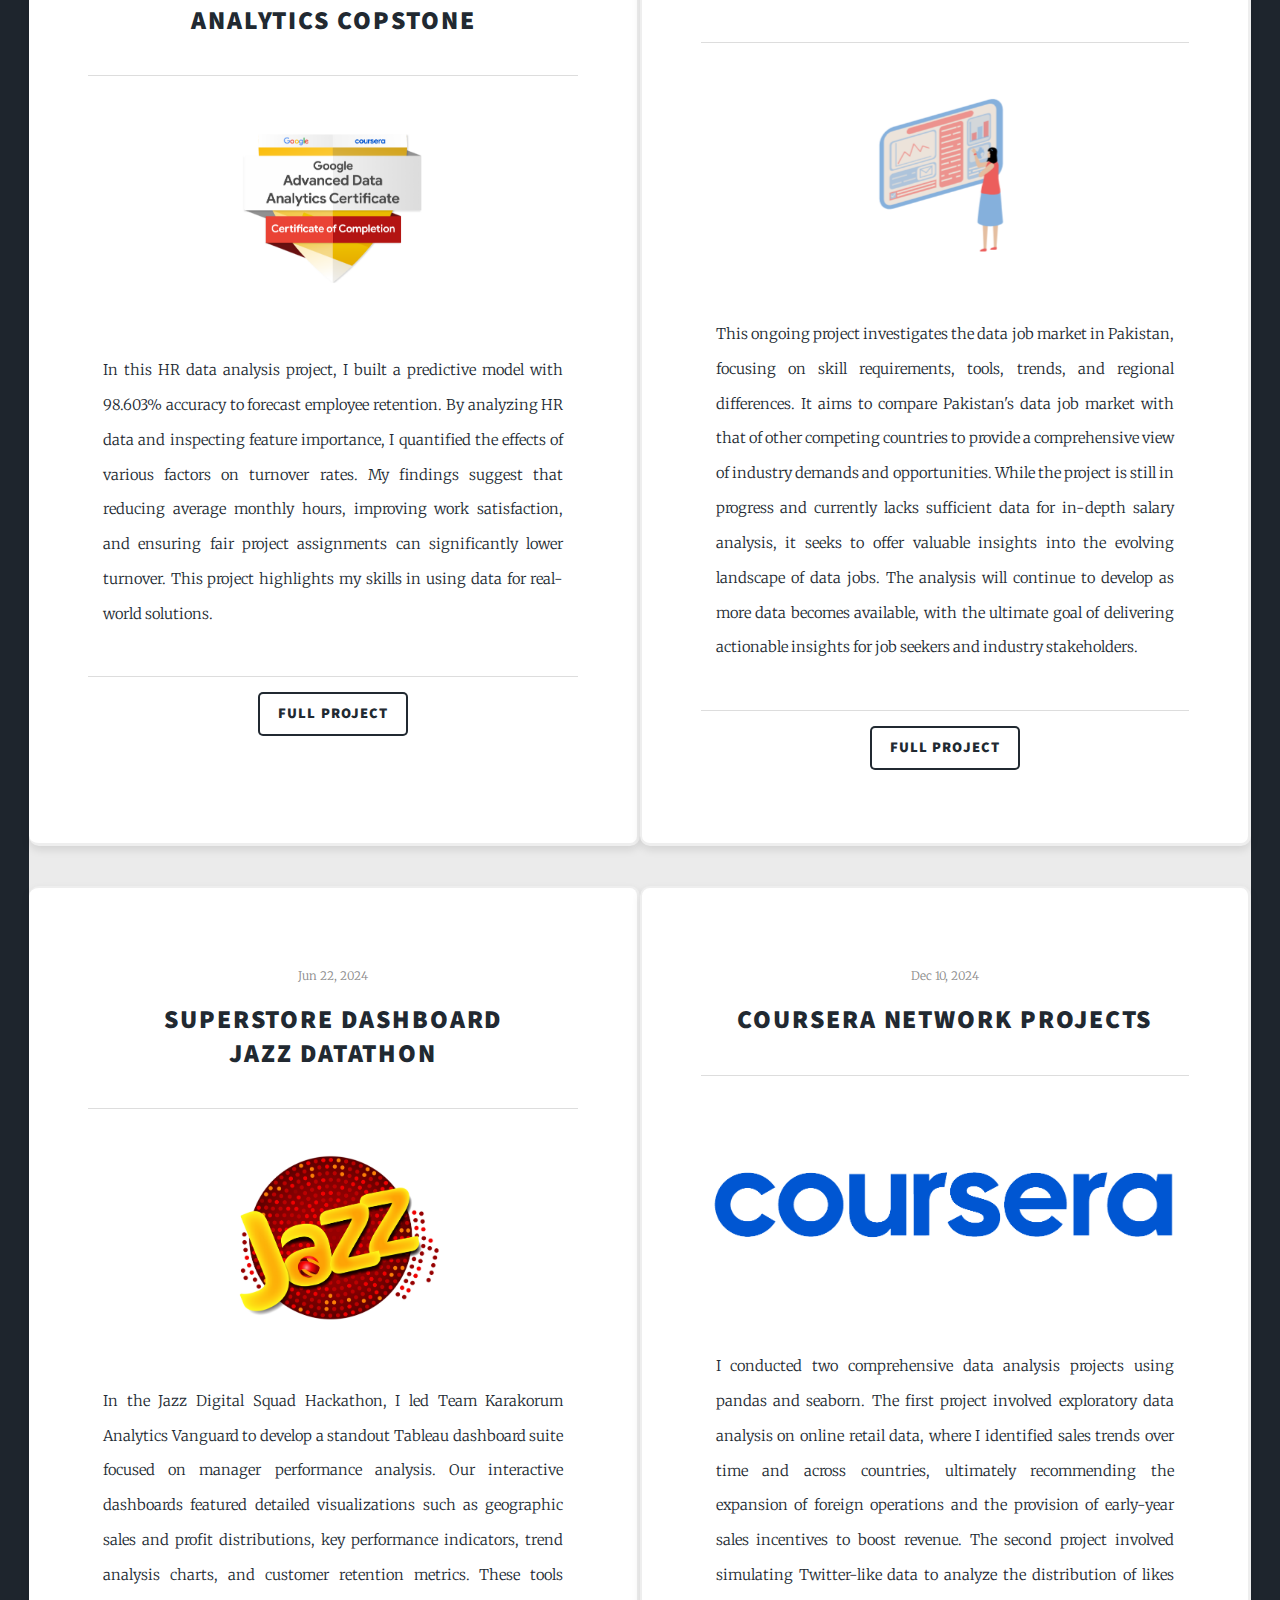
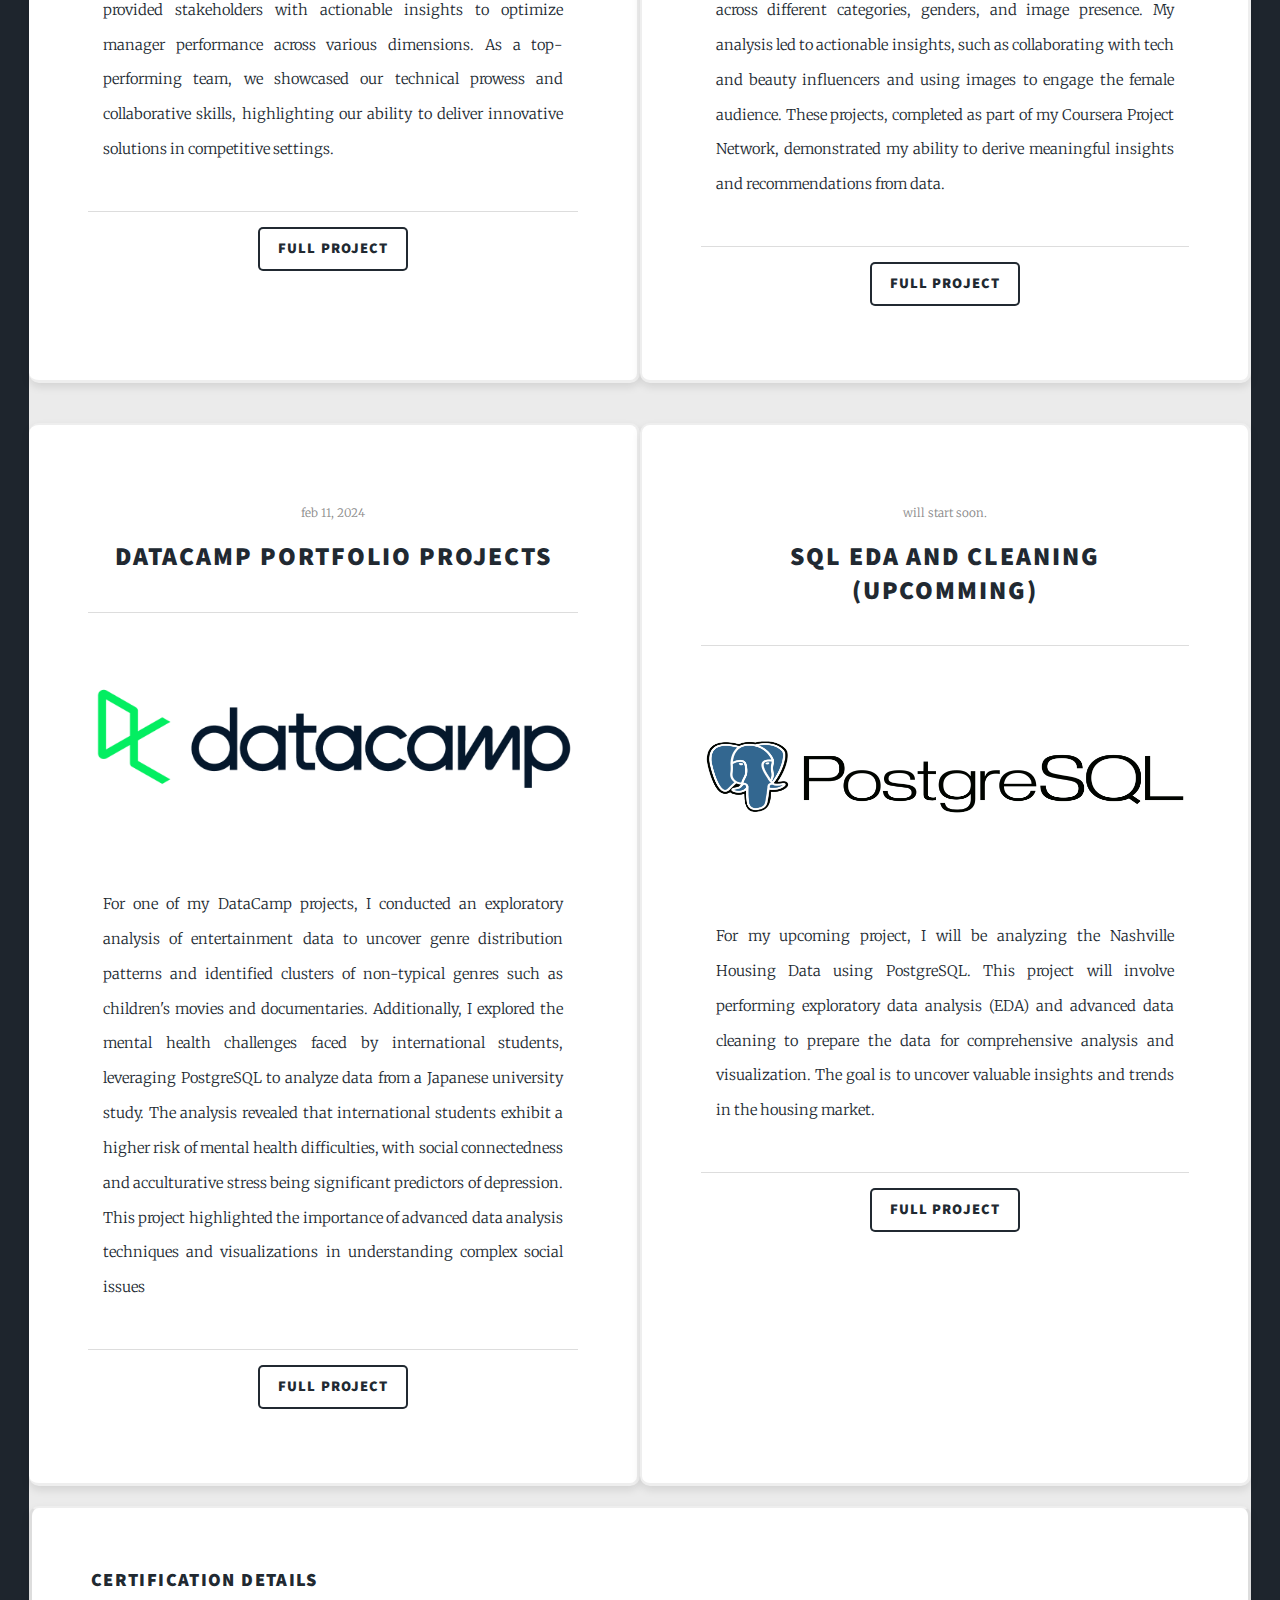
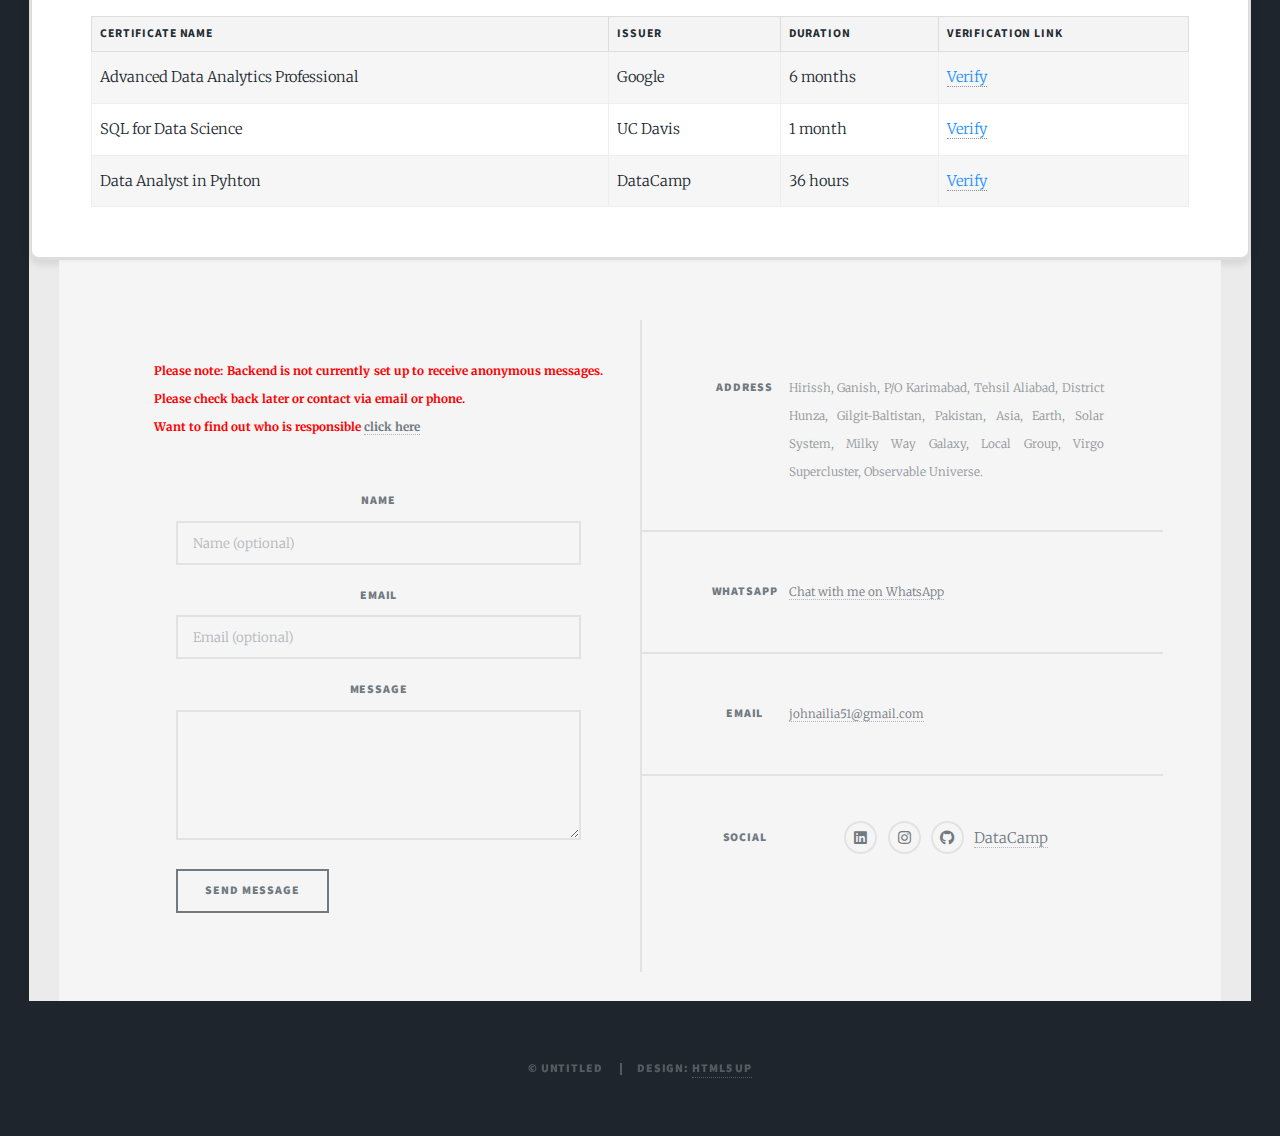
==== commit b668c99a: "major updates > editted personal blog for scalibity, reformated htmls for good readability" ====
--- a/index.html
+++ b/index.html
@@ -17,236 +17,236 @@
    <body class="is-preload">
       <!-- Wrapper -->
       <div id="wrapper" class="fade-in">
-      <!-- Intro -->
-      <div id="intro">
-         <h1>John AILIA<br />
-            RAMAL
-         </h1>
-         <p>My tech stack includes Pyhton, pgSQL, Tableau </p>
-         <ul class="actions">
-            <li><a href="#header" class="button icon solid solo fa-arrow-down scrolly">Continue</a></li>
-         </ul>
-      </div>
-      <!-- Header -->
-      <header id="header">
-         <a href="index.html" class="logo">Projects</a>
-      </header>
-      <!-- Nav -->
-      <nav id="nav">
-         <ul class="links">
-            <li class="active"><a href="index.html">Data Projects</a></li>
-            <li><a href="generic.html">learn</a></li>
-            <li><a href="elements.html">personal blog</a></li>
-            <li><a href="gallery.html">نگار خانہ</a></li>
-         </ul>
-         <ul class="icons">
-            <li><a href="https://www.linkedin.com/in/johnramal" target="_blank" class="icon brands alt fa-linkedin"><span class="label">LinkdIn</span></a></li>
-            <li><a href="https://www.instagram.com/johnailiaramal/" target="_blank" class="icon brands alt fa-instagram"><span class="label">Instagram</span></a></li>
-            <li><a href="https://github.com/johnramal" target="_blank" class="icon brands alt fa-github"><span class="label">GitHub</span></a></li>
-            <li><a href="https://www.datacamp.com/portfolio/johnailia51" target="_blank"  class="no-underline">DataCamp</a></li>
-         </ul>
-      </nav>
-      <!-- Main -->
-      <div id="main">
-         <!-- Featured Post -->
-         <article class="post featured">
-            <header class="major">
-               <h2>ADAAB!</h2>
-               <p>Welcome to my website! I am John (Ailia) Ramal, a dedicated student passionate about data science and analytics.
-                  Currently pursuing my studies in Economics with a focus on Data Analytics at S3H-NUST, I actively seek opportunities to apply my skills in real-world projects. 
-                  From developing high-accuracy predictive models  to building data-driven dashboards, I thrive on solving complex problems using data-driven insights.
-                  Explore my projects and journey as I continue to expand my expertise in data science and strive towards becoming a proficient data scientist.
-               </p>
-            </header>
-            <ul class="actions special">
-               <li><a href="elements.html" class="card button">know more</a></li>
-            </ul>
-         </article>
-         <!-- Posts -->
-         <section class="posts">
-            <article class="card">
-               <header>
-                  <span class="date">Sep 25, 2023</span>
-                  <h2><a href="https://www.kaggle.com/code/johnailiaramal/google-advance-data-analytics-capstone-project" target="_blank">google advanced data analytics copstone</h2>
+         <!-- Intro -->
+         <div id="intro">
+            <h1>John AILIA<br />
+               RAMAL
+            </h1>
+            <p>My tech stack includes Pyhton, pgSQL, Tableau </p>
+            <ul class="actions">
+               <li><a href="#header" class="button icon solid solo fa-arrow-down scrolly">Continue</a></li>
+            </ul>
+         </div>
+         <!-- Header -->
+         <header id="header">
+            <a href="index.html" class="logo">Projects</a>
+         </header>
+         <!-- Nav -->
+         <nav id="nav">
+            <ul class="links">
+               <li class="active"><a href="index.html">Data Projects</a></li>
+               <li><a href="generic.html">learn</a></li>
+               <li><a href="elements.html">personal blog</a></li>
+               <li><a href="gallery.html">نگار خانہ</a></li>
+            </ul>
+            <ul class="icons">
+               <li><a href="https://www.linkedin.com/in/johnramal" target="_blank" class="icon brands alt fa-linkedin"><span class="label">LinkdIn</span></a></li>
+               <li><a href="https://www.instagram.com/johnailiaramal/" target="_blank" class="icon brands alt fa-instagram"><span class="label">Instagram</span></a></li>
+               <li><a href="https://github.com/johnramal" target="_blank" class="icon brands alt fa-github"><span class="label">GitHub</span></a></li>
+               <li><a href="https://www.datacamp.com/portfolio/johnailia51" target="_blank"  class="no-underline">DataCamp</a></li>
+            </ul>
+         </nav>
+         <!-- Main -->
+         <div id="main">
+            <!-- Featured Post -->
+            <article class="post featured">
+               <header class="major">
+                  <h2>ADAAB!</h2>
+                  <p>Welcome to my website! I am John (Ailia) Ramal, a dedicated student passionate about data science and analytics.
+                     Currently pursuing my studies in Economics with a focus on Data Analytics at S3H-NUST, I actively seek opportunities to apply my skills in real-world projects. 
+                     From developing high-accuracy predictive models  to building data-driven dashboards, I thrive on solving complex problems using data-driven insights.
+                     Explore my projects and journey as I continue to expand my expertise in data science and strive towards becoming a proficient data scientist.
+                  </p>
                </header>
-               <a href="https://www.kaggle.com/code/johnailiaramal/google-advance-data-analytics-capstone-project"  target="_blank" class="image fit"><img src="images/gada.png" alt="" /></a>
-               <p>In this HR data analysis project, I built a predictive model with 98.603% accuracy to forecast employee retention. By analyzing HR data and inspecting feature importance,
-                  I quantified the effects of various factors on turnover rates. My findings suggest that reducing average monthly hours, improving work satisfaction, and ensuring fair project assignments can significantly lower turnover.
-                  This project highlights my skills in using data for real-world solutions.
-               </p>
                <ul class="actions special">
-                  <li><a href="https://www.kaggle.com/code/johnailiaramal/google-advance-data-analytics-capstone-project"  target="_blank" class="button">full project</a></li>
+                  <li><a href="elements.html" class="card button">know more</a></li>
                </ul>
             </article>
-            <article class="card">
-               <header>
-                  <span class="date">currently in progress</span>
-                  <h2><a href="https://github.com/johnramal/data_jobs_pak" target="_blank">Data Job analysis in Pakistan</h2>
-               </header>
-               <a href="https://github.com/johnramal/data_jobs_pak"target="_blank" class="image fit"><img src="images/data_jobs_analysis.png" alt="" /></a>
-               <p>This ongoing project investigates the data job market in Pakistan, focusing on skill requirements, tools, trends, and regional differences. It aims to compare Pakistan's data job market with that of other competing countries to provide a comprehensive view of industry demands and opportunities. 
-                  While the project is still in progress and currently lacks sufficient data for in-depth salary analysis, it seeks to offer valuable insights into the evolving landscape of data jobs. The analysis will continue to develop as more data becomes available, with the ultimate goal of delivering actionable insights for job seekers and industry stakeholders.
-               </p>
-               <ul class="actions special">
-                  <li><a href="https://github.com/johnramal/data_jobs_pak" target="_blank" class="button">full project</a></li>
-               </ul>
-            </article>
-            <article class="card">
-               <header>
-                  <span class="date">Jun 22, 2024</span>
-                  <h2><a href="https://public.tableau.com/app/profile/john.ramal7641/viz/karakuramanalyticsvangaurd_jazzdigitalsquad/profitanalysis" target="_blank"> Superstore Dashboard<br />
-                     jazz datathon</a>
-                  </h2>
-               </header>
-               <a href="https://public.tableau.com/app/profile/john.ramal7641/viz/karakuramanalyticsvangaurd_jazzdigitalsquad/profitanalysis" target="_blank" class="image fit"><img src="images/jazz_logo.png" alt="" /></a>
-               <p>In the Jazz Digital Squad Hackathon, I led Team Karakorum Analytics Vanguard to develop a standout Tableau dashboard suite focused on manager performance analysis. 
-                  Our interactive dashboards featured detailed visualizations such as geographic sales and profit distributions, key performance indicators, trend analysis charts, and customer retention metrics.
-                  These tools provided stakeholders with actionable insights to optimize manager performance across various dimensions. As a top-performing team, we showcased our technical prowess and collaborative skills, highlighting our ability to deliver innovative solutions in competitive settings.
-               </p>
-               <ul class="actions special">
-                  <li><a href="https://public.tableau.com/app/profile/john.ramal7641/viz/karakuramanalyticsvangaurd_jazzdigitalsquad/profitanalysis" target="_blank" class="button">full project</a></li>
-               </ul>
-            </article>
-            <article class="card">
-               <header>
-                  <span class="date">Dec 10, 2024</span>
-                  <h2><a href="https://www.coursera.org/user/9aec074081d3c2ae8ce4de32d169728e" target="_blank">coursera network projects</a></h2>
-               </header>
-               <a href="https://www.coursera.org/user/9aec074081d3c2ae8ce4de32d169728e" target="_blank" class="image fit"><img src="images/coursera_logo.png" alt="" /></a>
-               <p>I conducted two comprehensive data analysis projects using pandas and seaborn. The first project involved exploratory data analysis on online retail data, where I identified sales trends over time and across countries, 
-                  ultimately recommending the expansion of foreign operations and the provision of early-year sales incentives to boost revenue. The second project involved simulating Twitter-like data to analyze the distribution of likes across different categories,
-                  genders, and image presence. My analysis led to actionable insights, such as collaborating with tech and beauty influencers and using images to engage the female audience. These projects, completed as part of my Coursera Project Network, demonstrated my ability to derive meaningful insights and recommendations from data.
-               </p>
-               <ul class="actions special">
-                  <li><a href="https://www.coursera.org/user/9aec074081d3c2ae8ce4de32d169728e" target="_blank" class="button">full project</a></li>
-               </ul>
-            </article>
-            <article class="card">
-               <header>
-                  <span class="date">feb 11, 2024</span>
-                  <h2><a href="https://www.datacamp.com/portfolio/johnailia51" target="_blank">datacamp portfolio projects</a></h2>
-               </header>
-               <a href="https://www.datacamp.com/portfolio/johnailia51" target="_blank" class="image fit"><img src="images/datacamp.png" alt="" /></a>
-               <p> For one of my DataCamp projects, I conducted an exploratory analysis of entertainment data to uncover genre distribution patterns and identified clusters of non-typical genres such as children's movies and documentaries. Additionally, I explored the mental health challenges faced by international students, 
-                  leveraging PostgreSQL to analyze data from a Japanese university study. The analysis revealed that international students exhibit a higher risk of mental health difficulties, with social connectedness and acculturative stress being significant predictors of depression. This project highlighted the importance of advanced data analysis techniques and visualizations in understanding complex social issues
-               </p>
-               <ul class="actions special">
-                  <li><a href="https://www.datacamp.com/portfolio/johnailia51" target="_blank" class="button">full project</a></li>
-               </ul>
-            </article>
-            <article class="card">
-               <header>
-                  <span class="date">will start soon.</span>
-                  <h2><a href="#">SQL EDA and Cleaning (upcomming)</a></h2>
-               </header>
-               <a href="#" class="image fit"><img src="images/pgsql.png" alt="" /></a>
-               <p>For my upcoming project, I will be analyzing the Nashville Housing Data using PostgreSQL. This project will involve performing exploratory data analysis (EDA) and advanced data cleaning to prepare the data for comprehensive analysis and visualization.
-                  The goal is to uncover valuable insights and trends in the housing market.
-               </p>
-               <ul class="actions special">
-                  <li><a href="#" class="button">full project</a></li>
-               </ul>
-            </article>
-         </section>
-         <div class="table-wrapper card">
-            <h3>Certification Details</h3>
-            <table class="alt">
-               <thead>
-                  <tr>
-                     <th>Certificate Name</th>
-                     <th>Issuer</th>
-                     <th>Duration</th>
-                     <th>Verification Link</th>
-                  </tr>
-               </thead>
-               <tbody>
-                  <tr>
-                     <td>Advanced Data Analytics Professional</td>
-                     <td>Google</td>
-                     <td>6 months</td>
-                     <td><a href="https://www.credly.com/badges/1ca3160b-f5c9-4f93-8ec2-0cdf0c23af32/public_url" target="_blank">Verify</a></td>
-                  </tr>
-                  <tr>
-                     <td>SQL for Data Science</td>
-                     <td>UC Davis</td>
-                     <td>1 month</td>
-                     <td><a href="https://coursera.org/share/293a3e5f3ee4f52dee7a3cde3c31cbbd" target="_blank">Verify</a></td>
-                  </tr>
-                  <tr>
-                     <td>Data Analyst in Pyhton</td>
-                     <td>DataCamp</td>
-                     <td>36 hours</td>
-                     <td><a href="https://www.datacamp.com/completed/statement-of-accomplishment/track/ba693430a63423f2091b44a70cc10497851b5a0d" target="_blank">Verify</a></td>
-                  </tr>
-                  <!-- Add more rows as needed -->
-               </tbody>
-            </table>
+            <!-- Posts -->
+            <section class="posts">
+               <article class="card">
+                  <header>
+                     <span class="date">Sep 25, 2023</span>
+                     <h2><a href="https://www.kaggle.com/code/johnailiaramal/google-advance-data-analytics-capstone-project" target="_blank">google advanced data analytics copstone</h2>
+                  </header>
+                  <a href="https://www.kaggle.com/code/johnailiaramal/google-advance-data-analytics-capstone-project"  target="_blank" class="image fit"><img src="images/gada.png" alt="" /></a>
+                  <p>In this HR data analysis project, I built a predictive model with 98.603% accuracy to forecast employee retention. By analyzing HR data and inspecting feature importance,
+                     I quantified the effects of various factors on turnover rates. My findings suggest that reducing average monthly hours, improving work satisfaction, and ensuring fair project assignments can significantly lower turnover.
+                     This project highlights my skills in using data for real-world solutions.
+                  </p>
+                  <ul class="actions special">
+                     <li><a href="https://www.kaggle.com/code/johnailiaramal/google-advance-data-analytics-capstone-project"  target="_blank" class="button">full project</a></li>
+                  </ul>
+               </article>
+               <article class="card">
+                  <header>
+                     <span class="date">currently in progress</span>
+                     <h2><a href="https://github.com/johnramal/data_jobs_pak" target="_blank">Data Job analysis in Pakistan</h2>
+                  </header>
+                  <a href="https://github.com/johnramal/data_jobs_pak"target="_blank" class="image fit"><img src="images/data_jobs_analysis.png" alt="" /></a>
+                  <p>This ongoing project investigates the data job market in Pakistan, focusing on skill requirements, tools, trends, and regional differences. It aims to compare Pakistan's data job market with that of other competing countries to provide a comprehensive view of industry demands and opportunities. 
+                     While the project is still in progress and currently lacks sufficient data for in-depth salary analysis, it seeks to offer valuable insights into the evolving landscape of data jobs. The analysis will continue to develop as more data becomes available, with the ultimate goal of delivering actionable insights for job seekers and industry stakeholders.
+                  </p>
+                  <ul class="actions special">
+                     <li><a href="https://github.com/johnramal/data_jobs_pak" target="_blank" class="button">full project</a></li>
+                  </ul>
+               </article>
+               <article class="card">
+                  <header>
+                     <span class="date">Jun 22, 2024</span>
+                     <h2><a href="https://public.tableau.com/app/profile/john.ramal7641/viz/karakuramanalyticsvangaurd_jazzdigitalsquad/profitanalysis" target="_blank"> Superstore Dashboard<br />
+                        jazz datathon</a>
+                     </h2>
+                  </header>
+                  <a href="https://public.tableau.com/app/profile/john.ramal7641/viz/karakuramanalyticsvangaurd_jazzdigitalsquad/profitanalysis" target="_blank" class="image fit"><img src="images/jazz_logo.png" alt="" /></a>
+                  <p>In the Jazz Digital Squad Hackathon, I led Team Karakorum Analytics Vanguard to develop a standout Tableau dashboard suite focused on manager performance analysis. 
+                     Our interactive dashboards featured detailed visualizations such as geographic sales and profit distributions, key performance indicators, trend analysis charts, and customer retention metrics.
+                     These tools provided stakeholders with actionable insights to optimize manager performance across various dimensions. As a top-performing team, we showcased our technical prowess and collaborative skills, highlighting our ability to deliver innovative solutions in competitive settings.
+                  </p>
+                  <ul class="actions special">
+                     <li><a href="https://public.tableau.com/app/profile/john.ramal7641/viz/karakuramanalyticsvangaurd_jazzdigitalsquad/profitanalysis" target="_blank" class="button">full project</a></li>
+                  </ul>
+               </article>
+               <article class="card">
+                  <header>
+                     <span class="date">Dec 10, 2024</span>
+                     <h2><a href="https://www.coursera.org/user/9aec074081d3c2ae8ce4de32d169728e" target="_blank">coursera network projects</a></h2>
+                  </header>
+                  <a href="https://www.coursera.org/user/9aec074081d3c2ae8ce4de32d169728e" target="_blank" class="image fit"><img src="images/coursera_logo.png" alt="" /></a>
+                  <p>I conducted two comprehensive data analysis projects using pandas and seaborn. The first project involved exploratory data analysis on online retail data, where I identified sales trends over time and across countries, 
+                     ultimately recommending the expansion of foreign operations and the provision of early-year sales incentives to boost revenue. The second project involved simulating Twitter-like data to analyze the distribution of likes across different categories,
+                     genders, and image presence. My analysis led to actionable insights, such as collaborating with tech and beauty influencers and using images to engage the female audience. These projects, completed as part of my Coursera Project Network, demonstrated my ability to derive meaningful insights and recommendations from data.
+                  </p>
+                  <ul class="actions special">
+                     <li><a href="https://www.coursera.org/user/9aec074081d3c2ae8ce4de32d169728e" target="_blank" class="button">full project</a></li>
+                  </ul>
+               </article>
+               <article class="card">
+                  <header>
+                     <span class="date">feb 11, 2024</span>
+                     <h2><a href="https://www.datacamp.com/portfolio/johnailia51" target="_blank">datacamp portfolio projects</a></h2>
+                  </header>
+                  <a href="https://www.datacamp.com/portfolio/johnailia51" target="_blank" class="image fit"><img src="images/datacamp.png" alt="" /></a>
+                  <p> For one of my DataCamp projects, I conducted an exploratory analysis of entertainment data to uncover genre distribution patterns and identified clusters of non-typical genres such as children's movies and documentaries. Additionally, I explored the mental health challenges faced by international students, 
+                     leveraging PostgreSQL to analyze data from a Japanese university study. The analysis revealed that international students exhibit a higher risk of mental health difficulties, with social connectedness and acculturative stress being significant predictors of depression. This project highlighted the importance of advanced data analysis techniques and visualizations in understanding complex social issues
+                  </p>
+                  <ul class="actions special">
+                     <li><a href="https://www.datacamp.com/portfolio/johnailia51" target="_blank" class="button">full project</a></li>
+                  </ul>
+               </article>
+               <article class="card">
+                  <header>
+                     <span class="date">will start soon.</span>
+                     <h2><a href="#">SQL EDA and Cleaning (upcomming)</a></h2>
+                  </header>
+                  <a href="#" class="image fit"><img src="images/pgsql.png" alt="" /></a>
+                  <p>For my upcoming project, I will be analyzing the Nashville Housing Data using PostgreSQL. This project will involve performing exploratory data analysis (EDA) and advanced data cleaning to prepare the data for comprehensive analysis and visualization.
+                     The goal is to uncover valuable insights and trends in the housing market.
+                  </p>
+                  <ul class="actions special">
+                     <li><a href="#" class="button">full project</a></li>
+                  </ul>
+               </article>
+            </section>
+            <div class="table-wrapper card">
+               <h3>Certification Details</h3>
+               <table class="alt">
+                  <thead>
+                     <tr>
+                        <th>Certificate Name</th>
+                        <th>Issuer</th>
+                        <th>Duration</th>
+                        <th>Verification Link</th>
+                     </tr>
+                  </thead>
+                  <tbody>
+                     <tr>
+                        <td>Advanced Data Analytics Professional</td>
+                        <td>Google</td>
+                        <td>6 months</td>
+                        <td><a href="https://www.credly.com/badges/1ca3160b-f5c9-4f93-8ec2-0cdf0c23af32/public_url" target="_blank">Verify</a></td>
+                     </tr>
+                     <tr>
+                        <td>SQL for Data Science</td>
+                        <td>UC Davis</td>
+                        <td>1 month</td>
+                        <td><a href="https://coursera.org/share/293a3e5f3ee4f52dee7a3cde3c31cbbd" target="_blank">Verify</a></td>
+                     </tr>
+                     <tr>
+                        <td>Data Analyst in Pyhton</td>
+                        <td>DataCamp</td>
+                        <td>36 hours</td>
+                        <td><a href="https://www.datacamp.com/completed/statement-of-accomplishment/track/ba693430a63423f2091b44a70cc10497851b5a0d" target="_blank">Verify</a></td>
+                     </tr>
+                     <!-- Add more rows as needed -->
+                  </tbody>
+               </table>
+            </div>
+            <!-- Footer -->
+            <footer id="footer">
+               <section>
+                  <form method="post" action="https://johnramal-github-io-1.onrender.com/send">
+                     <input type="hidden" name="redirect_url" value="{{ request.url }}" />
+                     <div class="fields">
+                        <p class="warning">Please note: Backend is not currently set up to receive anonymous messages. Please check back later or contact via email or phone. <br> Want to find out who is responsible <a href="team.html">click here</a></p>
+                        <div class="field">
+                           <label for="name">Name</label>
+                           <input type="text" name="name" id="name" placeholder="Name (optional)" class="small-placeholder" />
+                        </div>
+                        <div class="field">
+                           <label for="email">Email</label>
+                           <input type="text" name="email" id="email" placeholder="Email (optional)" class="small-placeholder" />
+                        </div>
+                        <div class="field">
+                           <label for="message">Message</label>
+                           <textarea name="message" id="message" rows="3"></textarea>
+                        </div>
+                     </div>
+                     <ul class="actions">
+                        <li><input type="submit" value="Send Message" /></li>
+                     </ul>
+                  </form>
+               </section>
+               <section class="split contact">
+                  <section class="alt">
+                     <h3>Address</h3>
+                     <p>Hirissh, Ganish, P/O Karimabad, Tehsil Aliabad, District Hunza, Gilgit-Baltistan, Pakistan, Asia, Earth, Solar System, Milky Way Galaxy, Local Group, Virgo Supercluster, Observable Universe.</p>
+                  </section>
+                  <section>
+                     <h3>WhatsApp</h3>
+                     <p><a href="https://wa.me/923155282187">Chat with me on WhatsApp</a></p>
+                  </section>
+                  <section>
+                     <h3>Email</h3>
+                     <p><a href="mailto:johnailia51@gmail.com">johnailia51@gmail.com</a></p>
+                  </section>
+                  <section>
+                     <h3>Social</h3>
+                     <ul class="icons alt">
+                        <li><a href="https://www.linkedin.com/in/johnramal" target="_blank" class="icon brands alt fa-linkedin"><span class="label">LinkdIn</span></a></li>
+                        <li><a href="https://www.instagram.com/johnailiaramal/" target="_blank" class="icon brands alt fa-instagram"><span class="label">Instagram</span></a></li>
+                        <li><a href="https://github.com/johnramal" target="_blank" class="icon brands alt fa-github"><span class="label">GitHub</span></a></li>
+                        <li><a href="https://www.datacamp.com/portfolio/johnailia51" target="_blank"  class="no-underline">DataCamp</a></li>
+                     </ul>
+                  </section>
+               </section>
+            </footer>
          </div>
-         <!-- Footer -->
-         <footer id="footer">
-            <section>
-               <form method="post" action="https://johnramal-github-io-1.onrender.com/send">
-                  <input type="hidden" name="redirect_url" value="{{ request.url }}" />
-                  <div class="fields">
-                     <p class="warning">Please note: Backend is not currently set up to receive anonymous messages. Please check back later or contact via email or phone. <br> Want to find out who is responsible <a href="team.html">click here</a></p>
-                     <div class="field">
-                        <label for="name">Name</label>
-                        <input type="text" name="name" id="name" placeholder="Name (optional)" class="small-placeholder" />
-                     </div>
-                     <div class="field">
-                        <label for="email">Email</label>
-                        <input type="text" name="email" id="email" placeholder="Email (optional)" class="small-placeholder" />
-                     </div>
-                     <div class="field">
-                        <label for="message">Message</label>
-                        <textarea name="message" id="message" rows="3"></textarea>
-                     </div>
-                  </div>
-                  <ul class="actions">
-                     <li><input type="submit" value="Send Message" /></li>
-                  </ul>
-               </form>
-            </section>
-            <section class="split contact">
-               <section class="alt">
-                  <h3>Address</h3>
-                  <p>Hirissh, Ganish, P/O Karimabad, Tehsil Aliabad, District Hunza, Gilgit-Baltistan, Pakistan, Asia, Earth, Solar System, Milky Way Galaxy, Local Group, Virgo Supercluster, Observable Universe.</p>
-               </section>
-               <section>
-                  <h3>WhatsApp</h3>
-                  <p><a href="https://wa.me/923155282187">Chat with me on WhatsApp</a></p>
-               </section>
-               <section>
-                  <h3>Email</h3>
-                  <p><a href="mailto:johnailia51@gmail.com">johnailia51@gmail.com</a></p>
-               </section>
-               <section>
-                  <h3>Social</h3>
-                  <ul class="icons alt">
-                     <li><a href="https://www.linkedin.com/in/johnramal" target="_blank" class="icon brands alt fa-linkedin"><span class="label">LinkdIn</span></a></li>
-                     <li><a href="https://www.instagram.com/johnailiaramal/" target="_blank" class="icon brands alt fa-instagram"><span class="label">Instagram</span></a></li>
-                     <li><a href="https://github.com/johnramal" target="_blank" class="icon brands alt fa-github"><span class="label">GitHub</span></a></li>
-                     <li><a href="https://www.datacamp.com/portfolio/johnailia51" target="_blank"  class="no-underline">DataCamp</a></li>
-                  </ul>
-               </section>
-            </section>
-         </footer>
+         <!-- Copyright -->
+         <div id="copyright">
+            <ul>
+               <li>&copy; Untitled</li>
+               <li>Design: <a href="https://html5up.net">HTML5 UP</a></li>
+            </ul>
+         </div>
       </div>
-        <!-- Copyright -->
-        <div id="copyright">
-         <ul><li>&copy; Untitled</li><li>Design: <a href="https://html5up.net">HTML5 UP</a></li></ul>
-     </div>
-
- </div>
-
- <!-- Scripts -->
- <script src="assets/js/jquery.min.js"></script>
- <script src="assets/js/jquery.scrollex.min.js"></script>
- <script src="assets/js/jquery.scrolly.min.js"></script>
- <script src="assets/js/browser.min.js"></script>
- <script src="assets/js/breakpoints.min.js"></script>
- <script src="assets/js/util.js"></script>
- <script src="assets/js/main.js"></script>
-
-</body>
+      <!-- Scripts -->
+      <script src="assets/js/jquery.min.js"></script>
+      <script src="assets/js/jquery.scrollex.min.js"></script>
+      <script src="assets/js/jquery.scrolly.min.js"></script>
+      <script src="assets/js/browser.min.js"></script>
+      <script src="assets/js/breakpoints.min.js"></script>
+      <script src="assets/js/util.js"></script>
+      <script src="assets/js/main.js"></script>
+   </body>
 </html>--- a/assets/css/main.css
+++ b/assets/css/main.css
@@ -3609,7 +3609,7 @@
 /* Nav */
 
 	#nav {
-		color: #ffffff;
+		color: #ebebeb;
 		display: -moz-flex;
 		display: -webkit-flex;
 		display: -ms-flex;
@@ -3626,7 +3626,7 @@
 		padding: 0 2rem 0 0;
 		position: relative;
 		width: calc(100% - 4rem);
-		max-width: 72rem;
+		max-width: 95rem;
 		z-index: 2;
 	}
 
@@ -3763,7 +3763,7 @@
 	position: relative;
 	margin: 0 auto;
 	width: calc(100% - 4rem);
-	max-width: 72rem;
+	max-width: 95rem;
 	z-index: 2;
 }
 
@@ -3967,7 +3967,7 @@
 		position: relative;
 		margin: 0 auto;
 		width: calc(100% - 4rem);
-		max-width: 72rem;
+		max-width: 95rem;
 		z-index: 2;
 	}
 
@@ -4694,6 +4694,67 @@
 		}
 
 	}
+	/* Nav */
+
+#nav {
+    color: #ebebeb !important;
+    background: rgba(235, 235, 235, 0.175) !important;
+}
+
+#nav * {
+    color: #ebebeb !important;
+}
+
+#nav ul.divided li {
+    border-top-color: #ebebeb !important;
+}
+
+#nav ul.icons.alt li .icon:before {
+    box-shadow: inset 0 0 0 2px #ebebeb !important;
+}
+
+#nav input, #nav select, #nav textarea {
+    color: #ebebeb !important;
+    background-color: rgba(235, 235, 235, 0.1) !important;
+}
+
+#nav a {
+    color: #ebebeb !important;
+    border-bottom-color: rgba(235, 235, 235, 0.5) !important;
+}
+
+#nav a:hover {
+    color: #18bfef !important;
+}
+
+#nav strong, #nav b, #nav h1, #nav h2, #nav h3, #nav h4, #nav h5, #nav h6 {
+    color: #ebebeb !important;
+}
+
+#nav blockquote {
+    border-left-color: #ebebeb !important;
+}
+
+#nav code {
+    background: rgba(235, 235, 235, 0.075) !important;
+    border-color: #ebebeb !important;
+}
+
+#nav hr {
+    border-bottom-color: #ebebeb !important;
+}
+
+#nav ul.links li a:hover {
+    background-color: rgba(235, 235, 235, 0.1) !important;
+}
+
+#nav ul.links li.active {
+    background-color: #ebebeb !important;
+}
+
+#nav ul.links li.active a {
+    color: #1e252d !important;
+}
 
 	.warning {
 		color: red;
@@ -4733,7 +4794,7 @@
 		text-decoration: underline;
 	}
 	.card {
-		border: 1px solid #ddd;
+		border: 3px solid #ddd;
 		border-radius: 10px;
 		box-shadow: 0 4px 8px rgba(0, 0, 0, 0.1);
 		overflow: hidden;
@@ -4815,7 +4876,7 @@
   
   .team-member.card {
 	position: relative;
-	width: 300px;
+	width: 280px;
 	text-align: center;
 	background: #fff;
 	border-radius: 10px;
@@ -4830,9 +4891,11 @@
   
   .team-member img {
 	width: 100%;
-	border-radius: 50%;
+	border-radius: 2%;
 	box-shadow: 0 10px 20px rgba(0, 0, 0, 0.2);
 	transition: box-shadow 0.3s;
+	height: 300px;
+	width: 200px;
   }
   
   .team-member img:hover {
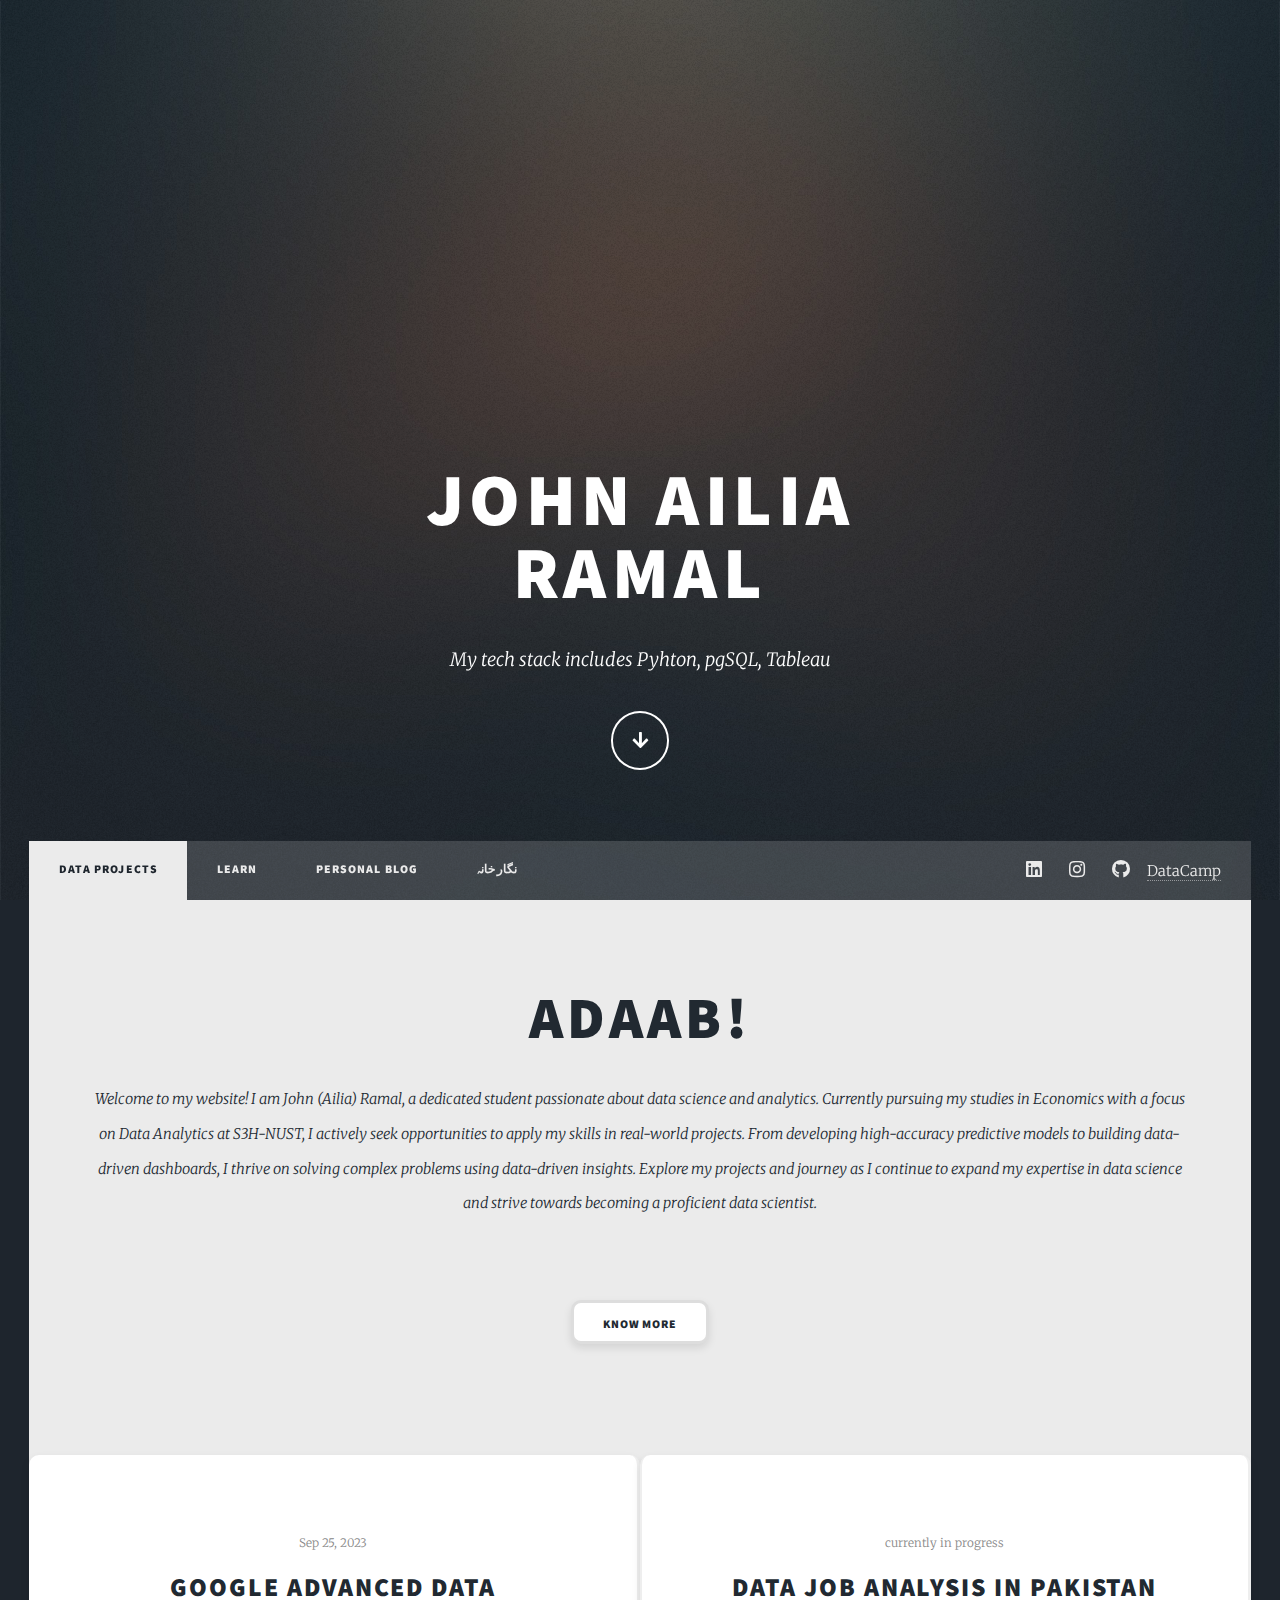
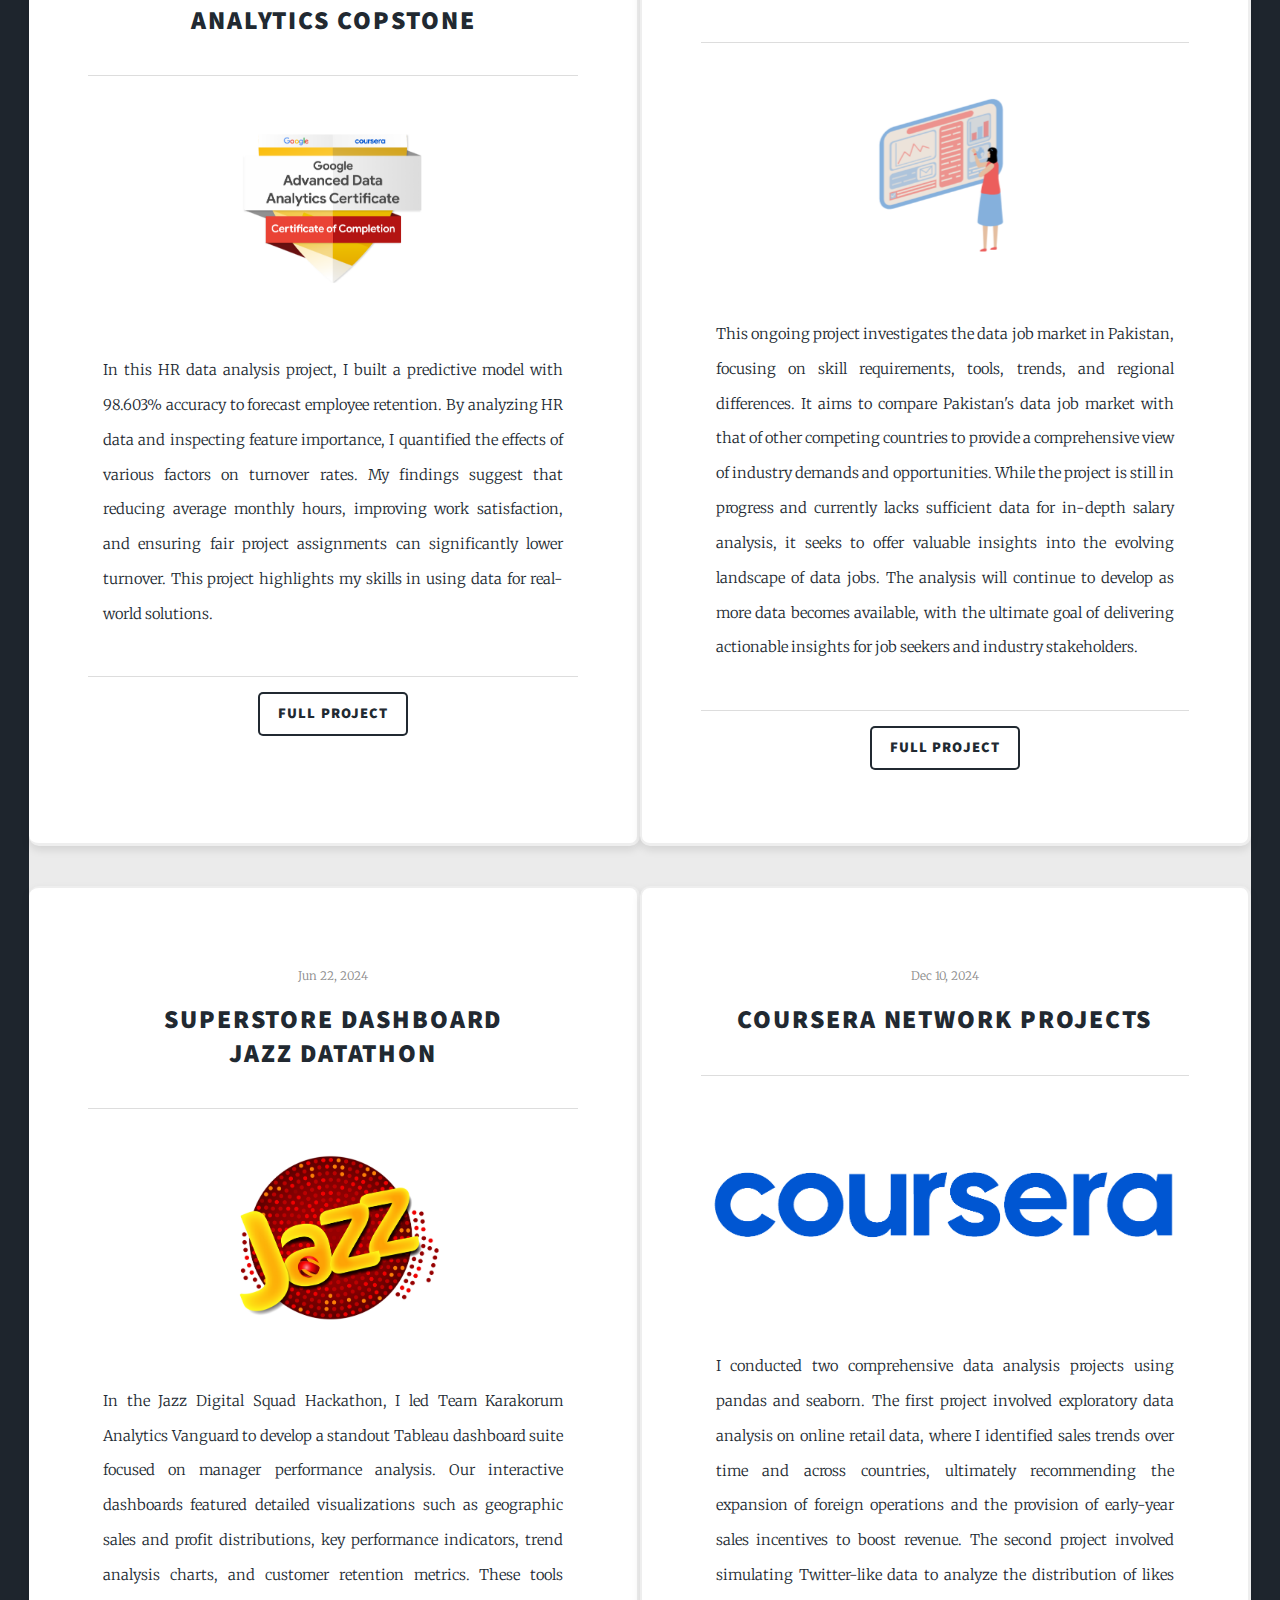
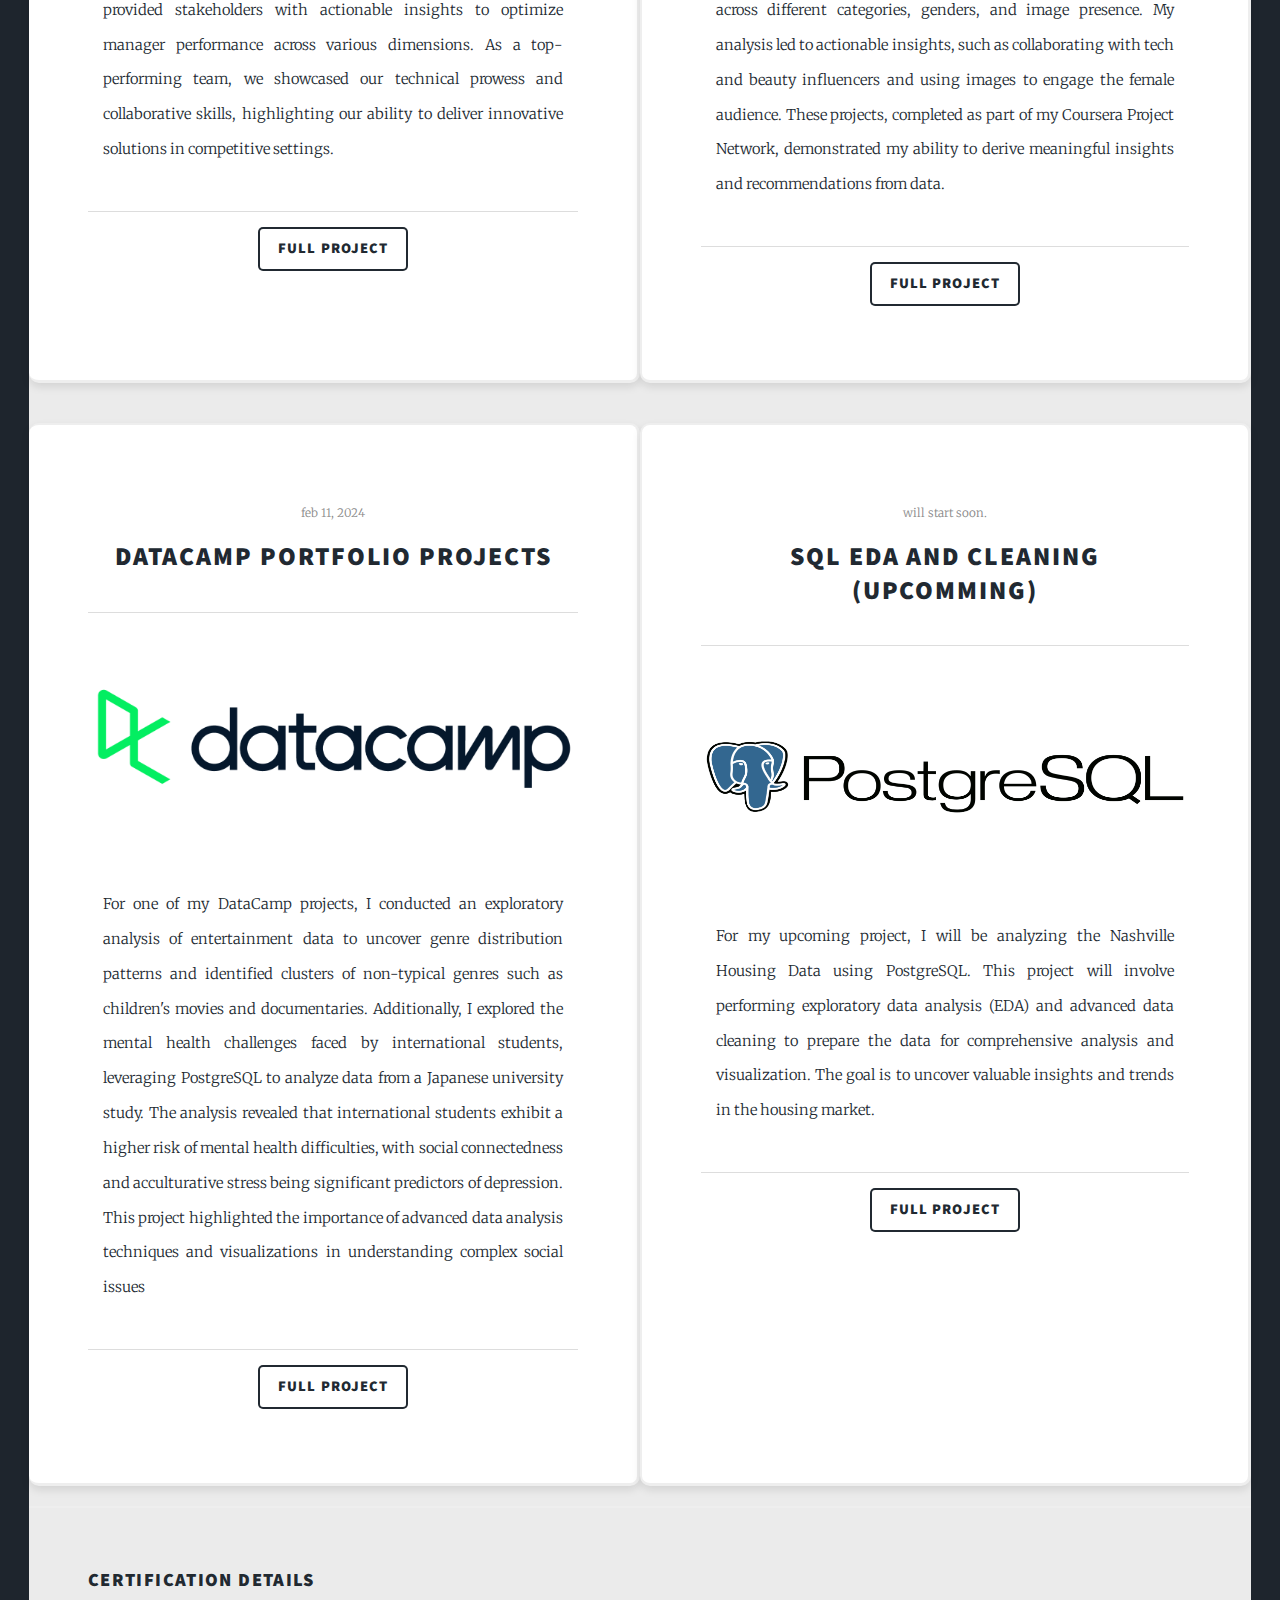
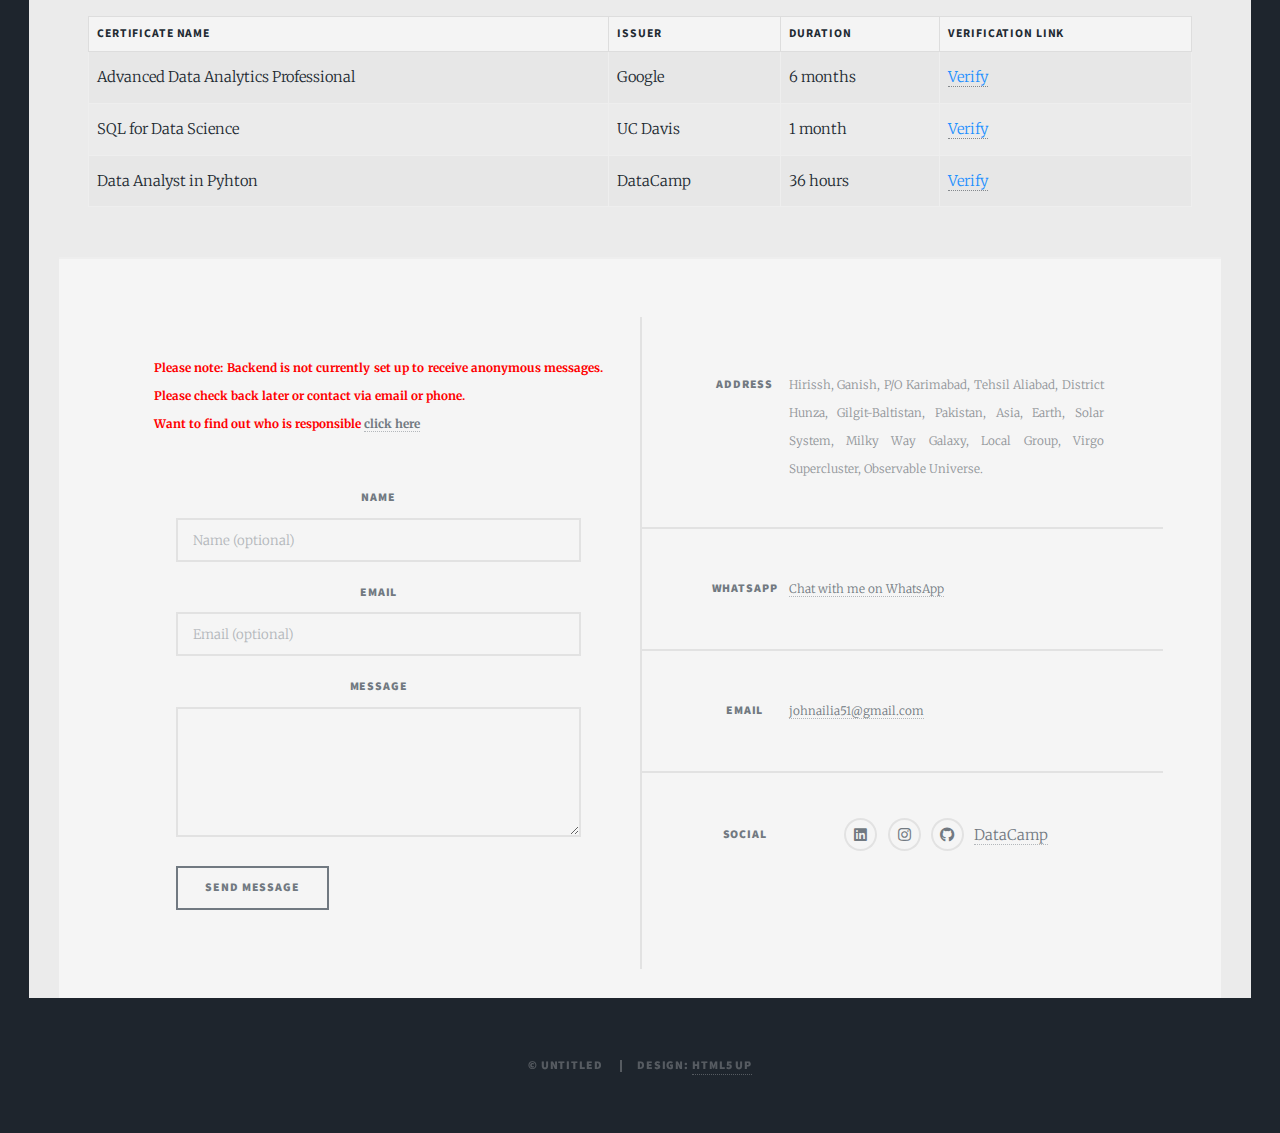
==== commit 83c88c47: "added index.html for redirection" ====
--- a/index.html
+++ b/index.html
@@ -1,252 +1,12 @@
-<!DOCTYPE HTML>
-<!--
-   Massively by HTML5 UP
-   html5up.net | @ajlkn
-   Free for personal and commercial use under the CCA 3.0 license (html5up.net/license)
-   -->
-<html>
-   <head>
-      <title> Data Projects</title>
-      <meta charset="utf-8" />
-      <meta name="viewport" content="width=device-width, initial-scale=1, user-scalable=no" />
-      <link rel="stylesheet" href="assets/css/main.css" />
-      <noscript>
-         <link rel="stylesheet" href="assets/css/noscript.css" />
-      </noscript>
-   </head>
-   <body class="is-preload">
-      <!-- Wrapper -->
-      <div id="wrapper" class="fade-in">
-         <!-- Intro -->
-         <div id="intro">
-            <h1>John AILIA<br />
-               RAMAL
-            </h1>
-            <p>My tech stack includes Pyhton, pgSQL, Tableau </p>
-            <ul class="actions">
-               <li><a href="#header" class="button icon solid solo fa-arrow-down scrolly">Continue</a></li>
-            </ul>
-         </div>
-         <!-- Header -->
-         <header id="header">
-            <a href="index.html" class="logo">Projects</a>
-         </header>
-         <!-- Nav -->
-         <nav id="nav">
-            <ul class="links">
-               <li class="active"><a href="index.html">Data Projects</a></li>
-               <li><a href="generic.html">learn</a></li>
-               <li><a href="elements.html">personal blog</a></li>
-               <li><a href="gallery.html">نگار خانہ</a></li>
-            </ul>
-            <ul class="icons">
-               <li><a href="https://www.linkedin.com/in/johnramal" target="_blank" class="icon brands alt fa-linkedin"><span class="label">LinkdIn</span></a></li>
-               <li><a href="https://www.instagram.com/johnailiaramal/" target="_blank" class="icon brands alt fa-instagram"><span class="label">Instagram</span></a></li>
-               <li><a href="https://github.com/johnramal" target="_blank" class="icon brands alt fa-github"><span class="label">GitHub</span></a></li>
-               <li><a href="https://www.datacamp.com/portfolio/johnailia51" target="_blank"  class="no-underline">DataCamp</a></li>
-            </ul>
-         </nav>
-         <!-- Main -->
-         <div id="main">
-            <!-- Featured Post -->
-            <article class="post featured">
-               <header class="major">
-                  <h2>ADAAB!</h2>
-                  <p>Welcome to my website! I am John (Ailia) Ramal, a dedicated student passionate about data science and analytics.
-                     Currently pursuing my studies in Economics with a focus on Data Analytics at S3H-NUST, I actively seek opportunities to apply my skills in real-world projects. 
-                     From developing high-accuracy predictive models  to building data-driven dashboards, I thrive on solving complex problems using data-driven insights.
-                     Explore my projects and journey as I continue to expand my expertise in data science and strive towards becoming a proficient data scientist.
-                  </p>
-               </header>
-               <ul class="actions special">
-                  <li><a href="elements.html" class="card button">know more</a></li>
-               </ul>
-            </article>
-            <!-- Posts -->
-            <section class="posts">
-               <article class="card">
-                  <header>
-                     <span class="date">Sep 25, 2023</span>
-                     <h2><a href="https://www.kaggle.com/code/johnailiaramal/google-advance-data-analytics-capstone-project" target="_blank">google advanced data analytics copstone</h2>
-                  </header>
-                  <a href="https://www.kaggle.com/code/johnailiaramal/google-advance-data-analytics-capstone-project"  target="_blank" class="image fit"><img src="images/gada.png" alt="" /></a>
-                  <p>In this HR data analysis project, I built a predictive model with 98.603% accuracy to forecast employee retention. By analyzing HR data and inspecting feature importance,
-                     I quantified the effects of various factors on turnover rates. My findings suggest that reducing average monthly hours, improving work satisfaction, and ensuring fair project assignments can significantly lower turnover.
-                     This project highlights my skills in using data for real-world solutions.
-                  </p>
-                  <ul class="actions special">
-                     <li><a href="https://www.kaggle.com/code/johnailiaramal/google-advance-data-analytics-capstone-project"  target="_blank" class="button">full project</a></li>
-                  </ul>
-               </article>
-               <article class="card">
-                  <header>
-                     <span class="date">currently in progress</span>
-                     <h2><a href="https://github.com/johnramal/data_jobs_pak" target="_blank">Data Job analysis in Pakistan</h2>
-                  </header>
-                  <a href="https://github.com/johnramal/data_jobs_pak"target="_blank" class="image fit"><img src="images/data_jobs_analysis.png" alt="" /></a>
-                  <p>This ongoing project investigates the data job market in Pakistan, focusing on skill requirements, tools, trends, and regional differences. It aims to compare Pakistan's data job market with that of other competing countries to provide a comprehensive view of industry demands and opportunities. 
-                     While the project is still in progress and currently lacks sufficient data for in-depth salary analysis, it seeks to offer valuable insights into the evolving landscape of data jobs. The analysis will continue to develop as more data becomes available, with the ultimate goal of delivering actionable insights for job seekers and industry stakeholders.
-                  </p>
-                  <ul class="actions special">
-                     <li><a href="https://github.com/johnramal/data_jobs_pak" target="_blank" class="button">full project</a></li>
-                  </ul>
-               </article>
-               <article class="card">
-                  <header>
-                     <span class="date">Jun 22, 2024</span>
-                     <h2><a href="https://public.tableau.com/app/profile/john.ramal7641/viz/karakuramanalyticsvangaurd_jazzdigitalsquad/profitanalysis" target="_blank"> Superstore Dashboard<br />
-                        jazz datathon</a>
-                     </h2>
-                  </header>
-                  <a href="https://public.tableau.com/app/profile/john.ramal7641/viz/karakuramanalyticsvangaurd_jazzdigitalsquad/profitanalysis" target="_blank" class="image fit"><img src="images/jazz_logo.png" alt="" /></a>
-                  <p>In the Jazz Digital Squad Hackathon, I led Team Karakorum Analytics Vanguard to develop a standout Tableau dashboard suite focused on manager performance analysis. 
-                     Our interactive dashboards featured detailed visualizations such as geographic sales and profit distributions, key performance indicators, trend analysis charts, and customer retention metrics.
-                     These tools provided stakeholders with actionable insights to optimize manager performance across various dimensions. As a top-performing team, we showcased our technical prowess and collaborative skills, highlighting our ability to deliver innovative solutions in competitive settings.
-                  </p>
-                  <ul class="actions special">
-                     <li><a href="https://public.tableau.com/app/profile/john.ramal7641/viz/karakuramanalyticsvangaurd_jazzdigitalsquad/profitanalysis" target="_blank" class="button">full project</a></li>
-                  </ul>
-               </article>
-               <article class="card">
-                  <header>
-                     <span class="date">Dec 10, 2024</span>
-                     <h2><a href="https://www.coursera.org/user/9aec074081d3c2ae8ce4de32d169728e" target="_blank">coursera network projects</a></h2>
-                  </header>
-                  <a href="https://www.coursera.org/user/9aec074081d3c2ae8ce4de32d169728e" target="_blank" class="image fit"><img src="images/coursera_logo.png" alt="" /></a>
-                  <p>I conducted two comprehensive data analysis projects using pandas and seaborn. The first project involved exploratory data analysis on online retail data, where I identified sales trends over time and across countries, 
-                     ultimately recommending the expansion of foreign operations and the provision of early-year sales incentives to boost revenue. The second project involved simulating Twitter-like data to analyze the distribution of likes across different categories,
-                     genders, and image presence. My analysis led to actionable insights, such as collaborating with tech and beauty influencers and using images to engage the female audience. These projects, completed as part of my Coursera Project Network, demonstrated my ability to derive meaningful insights and recommendations from data.
-                  </p>
-                  <ul class="actions special">
-                     <li><a href="https://www.coursera.org/user/9aec074081d3c2ae8ce4de32d169728e" target="_blank" class="button">full project</a></li>
-                  </ul>
-               </article>
-               <article class="card">
-                  <header>
-                     <span class="date">feb 11, 2024</span>
-                     <h2><a href="https://www.datacamp.com/portfolio/johnailia51" target="_blank">datacamp portfolio projects</a></h2>
-                  </header>
-                  <a href="https://www.datacamp.com/portfolio/johnailia51" target="_blank" class="image fit"><img src="images/datacamp.png" alt="" /></a>
-                  <p> For one of my DataCamp projects, I conducted an exploratory analysis of entertainment data to uncover genre distribution patterns and identified clusters of non-typical genres such as children's movies and documentaries. Additionally, I explored the mental health challenges faced by international students, 
-                     leveraging PostgreSQL to analyze data from a Japanese university study. The analysis revealed that international students exhibit a higher risk of mental health difficulties, with social connectedness and acculturative stress being significant predictors of depression. This project highlighted the importance of advanced data analysis techniques and visualizations in understanding complex social issues
-                  </p>
-                  <ul class="actions special">
-                     <li><a href="https://www.datacamp.com/portfolio/johnailia51" target="_blank" class="button">full project</a></li>
-                  </ul>
-               </article>
-               <article class="card">
-                  <header>
-                     <span class="date">will start soon.</span>
-                     <h2><a href="#">SQL EDA and Cleaning (upcomming)</a></h2>
-                  </header>
-                  <a href="#" class="image fit"><img src="images/pgsql.png" alt="" /></a>
-                  <p>For my upcoming project, I will be analyzing the Nashville Housing Data using PostgreSQL. This project will involve performing exploratory data analysis (EDA) and advanced data cleaning to prepare the data for comprehensive analysis and visualization.
-                     The goal is to uncover valuable insights and trends in the housing market.
-                  </p>
-                  <ul class="actions special">
-                     <li><a href="#" class="button">full project</a></li>
-                  </ul>
-               </article>
-            </section>
-            <div class="table-wrapper card">
-               <h3>Certification Details</h3>
-               <table class="alt">
-                  <thead>
-                     <tr>
-                        <th>Certificate Name</th>
-                        <th>Issuer</th>
-                        <th>Duration</th>
-                        <th>Verification Link</th>
-                     </tr>
-                  </thead>
-                  <tbody>
-                     <tr>
-                        <td>Advanced Data Analytics Professional</td>
-                        <td>Google</td>
-                        <td>6 months</td>
-                        <td><a href="https://www.credly.com/badges/1ca3160b-f5c9-4f93-8ec2-0cdf0c23af32/public_url" target="_blank">Verify</a></td>
-                     </tr>
-                     <tr>
-                        <td>SQL for Data Science</td>
-                        <td>UC Davis</td>
-                        <td>1 month</td>
-                        <td><a href="https://coursera.org/share/293a3e5f3ee4f52dee7a3cde3c31cbbd" target="_blank">Verify</a></td>
-                     </tr>
-                     <tr>
-                        <td>Data Analyst in Pyhton</td>
-                        <td>DataCamp</td>
-                        <td>36 hours</td>
-                        <td><a href="https://www.datacamp.com/completed/statement-of-accomplishment/track/ba693430a63423f2091b44a70cc10497851b5a0d" target="_blank">Verify</a></td>
-                     </tr>
-                     <!-- Add more rows as needed -->
-                  </tbody>
-               </table>
-            </div>
-            <!-- Footer -->
-            <footer id="footer">
-               <section>
-                  <form method="post" action="https://johnramal-github-io-1.onrender.com/send">
-                     <input type="hidden" name="redirect_url" value="{{ request.url }}" />
-                     <div class="fields">
-                        <p class="warning">Please note: Backend is not currently set up to receive anonymous messages. Please check back later or contact via email or phone. <br> Want to find out who is responsible <a href="team.html">click here</a></p>
-                        <div class="field">
-                           <label for="name">Name</label>
-                           <input type="text" name="name" id="name" placeholder="Name (optional)" class="small-placeholder" />
-                        </div>
-                        <div class="field">
-                           <label for="email">Email</label>
-                           <input type="text" name="email" id="email" placeholder="Email (optional)" class="small-placeholder" />
-                        </div>
-                        <div class="field">
-                           <label for="message">Message</label>
-                           <textarea name="message" id="message" rows="3"></textarea>
-                        </div>
-                     </div>
-                     <ul class="actions">
-                        <li><input type="submit" value="Send Message" /></li>
-                     </ul>
-                  </form>
-               </section>
-               <section class="split contact">
-                  <section class="alt">
-                     <h3>Address</h3>
-                     <p>Hirissh, Ganish, P/O Karimabad, Tehsil Aliabad, District Hunza, Gilgit-Baltistan, Pakistan, Asia, Earth, Solar System, Milky Way Galaxy, Local Group, Virgo Supercluster, Observable Universe.</p>
-                  </section>
-                  <section>
-                     <h3>WhatsApp</h3>
-                     <p><a href="https://wa.me/923155282187">Chat with me on WhatsApp</a></p>
-                  </section>
-                  <section>
-                     <h3>Email</h3>
-                     <p><a href="mailto:johnailia51@gmail.com">johnailia51@gmail.com</a></p>
-                  </section>
-                  <section>
-                     <h3>Social</h3>
-                     <ul class="icons alt">
-                        <li><a href="https://www.linkedin.com/in/johnramal" target="_blank" class="icon brands alt fa-linkedin"><span class="label">LinkdIn</span></a></li>
-                        <li><a href="https://www.instagram.com/johnailiaramal/" target="_blank" class="icon brands alt fa-instagram"><span class="label">Instagram</span></a></li>
-                        <li><a href="https://github.com/johnramal" target="_blank" class="icon brands alt fa-github"><span class="label">GitHub</span></a></li>
-                        <li><a href="https://www.datacamp.com/portfolio/johnailia51" target="_blank"  class="no-underline">DataCamp</a></li>
-                     </ul>
-                  </section>
-               </section>
-            </footer>
-         </div>
-         <!-- Copyright -->
-         <div id="copyright">
-            <ul>
-               <li>&copy; Untitled</li>
-               <li>Design: <a href="https://html5up.net">HTML5 UP</a></li>
-            </ul>
-         </div>
-      </div>
-      <!-- Scripts -->
-      <script src="assets/js/jquery.min.js"></script>
-      <script src="assets/js/jquery.scrollex.min.js"></script>
-      <script src="assets/js/jquery.scrolly.min.js"></script>
-      <script src="assets/js/browser.min.js"></script>
-      <script src="assets/js/breakpoints.min.js"></script>
-      <script src="assets/js/util.js"></script>
-      <script src="assets/js/main.js"></script>
-   </body>
+<!DOCTYPE html>
+<html lang="en">
+<head>
+    <script type="text/javascript">
+        window.location.href = "dataprojects.html";
+    </script>
+    <title>Redirecting...</title>
+</head>
+<body>
+    <p>If you are not redirected automatically, follow this <a href="https://johnramal.github.io/dataprojects.html">link</a>.</p>
+</body>
 </html>